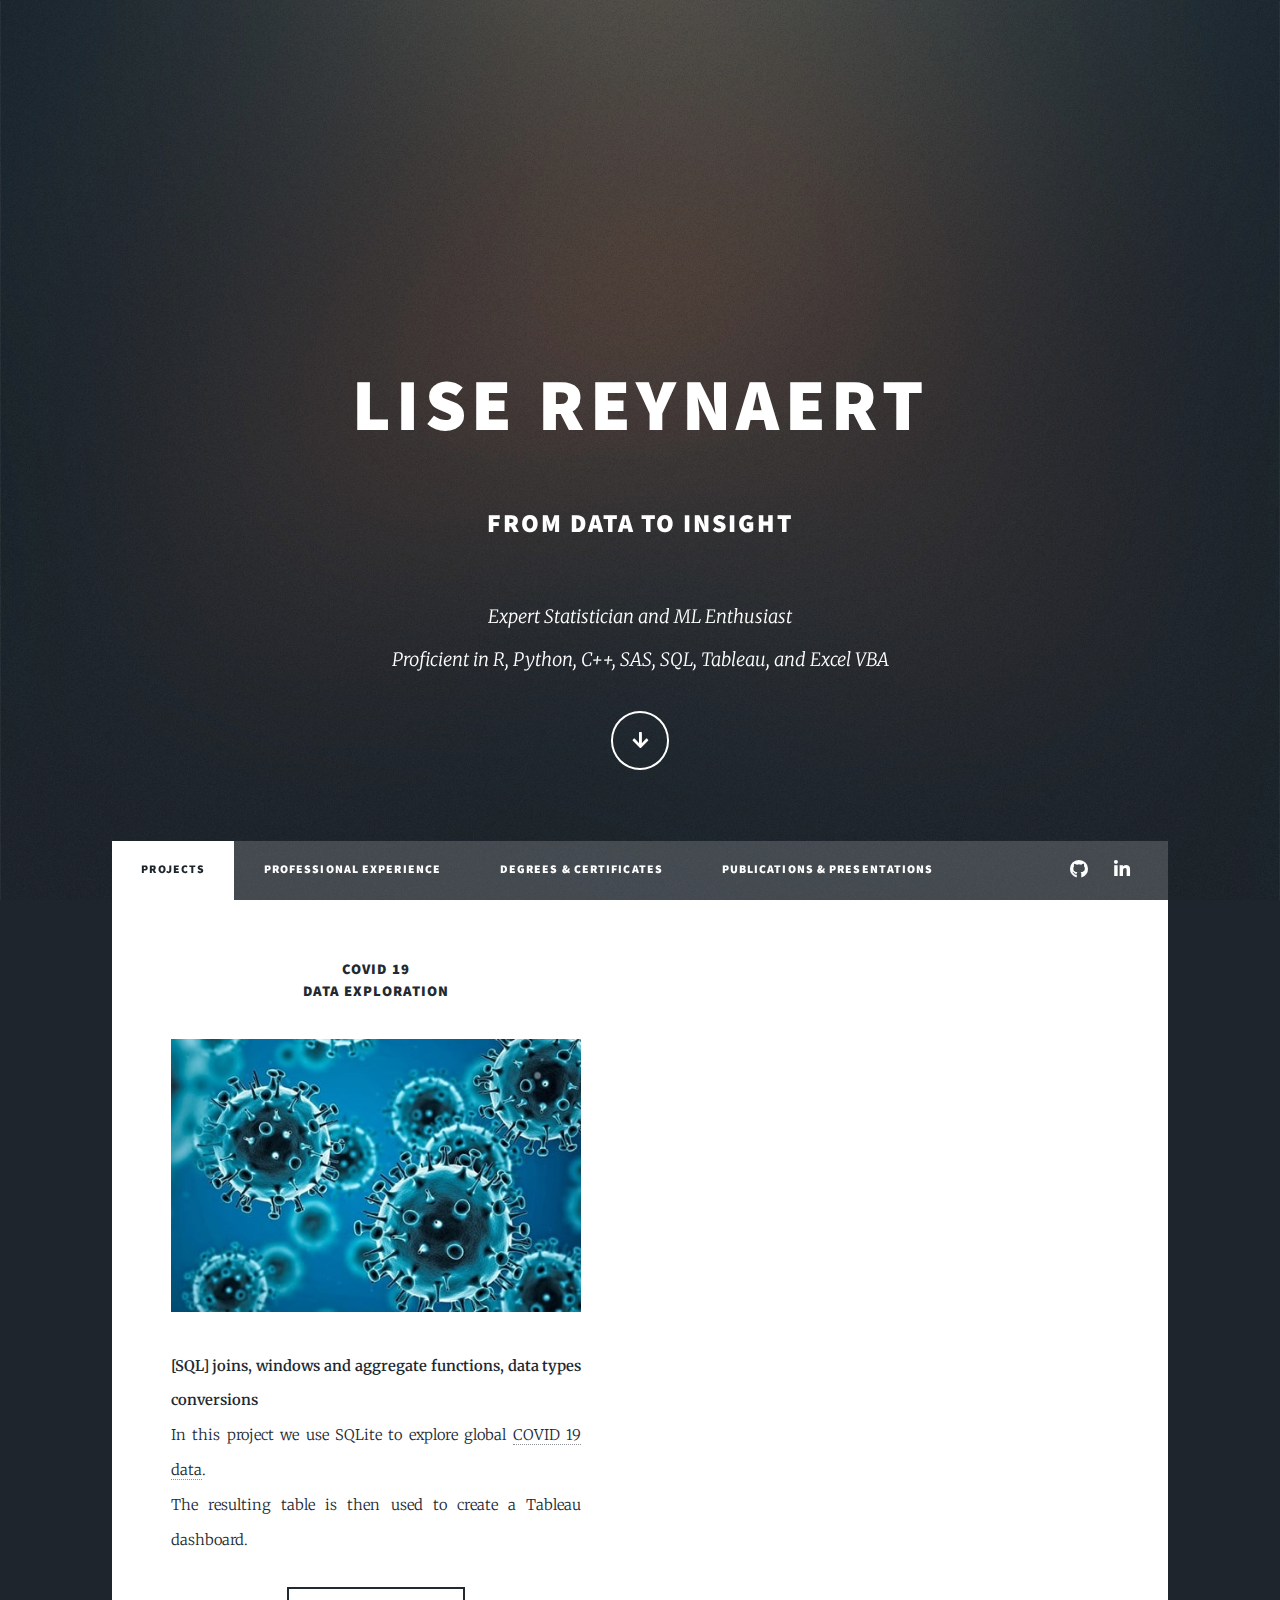
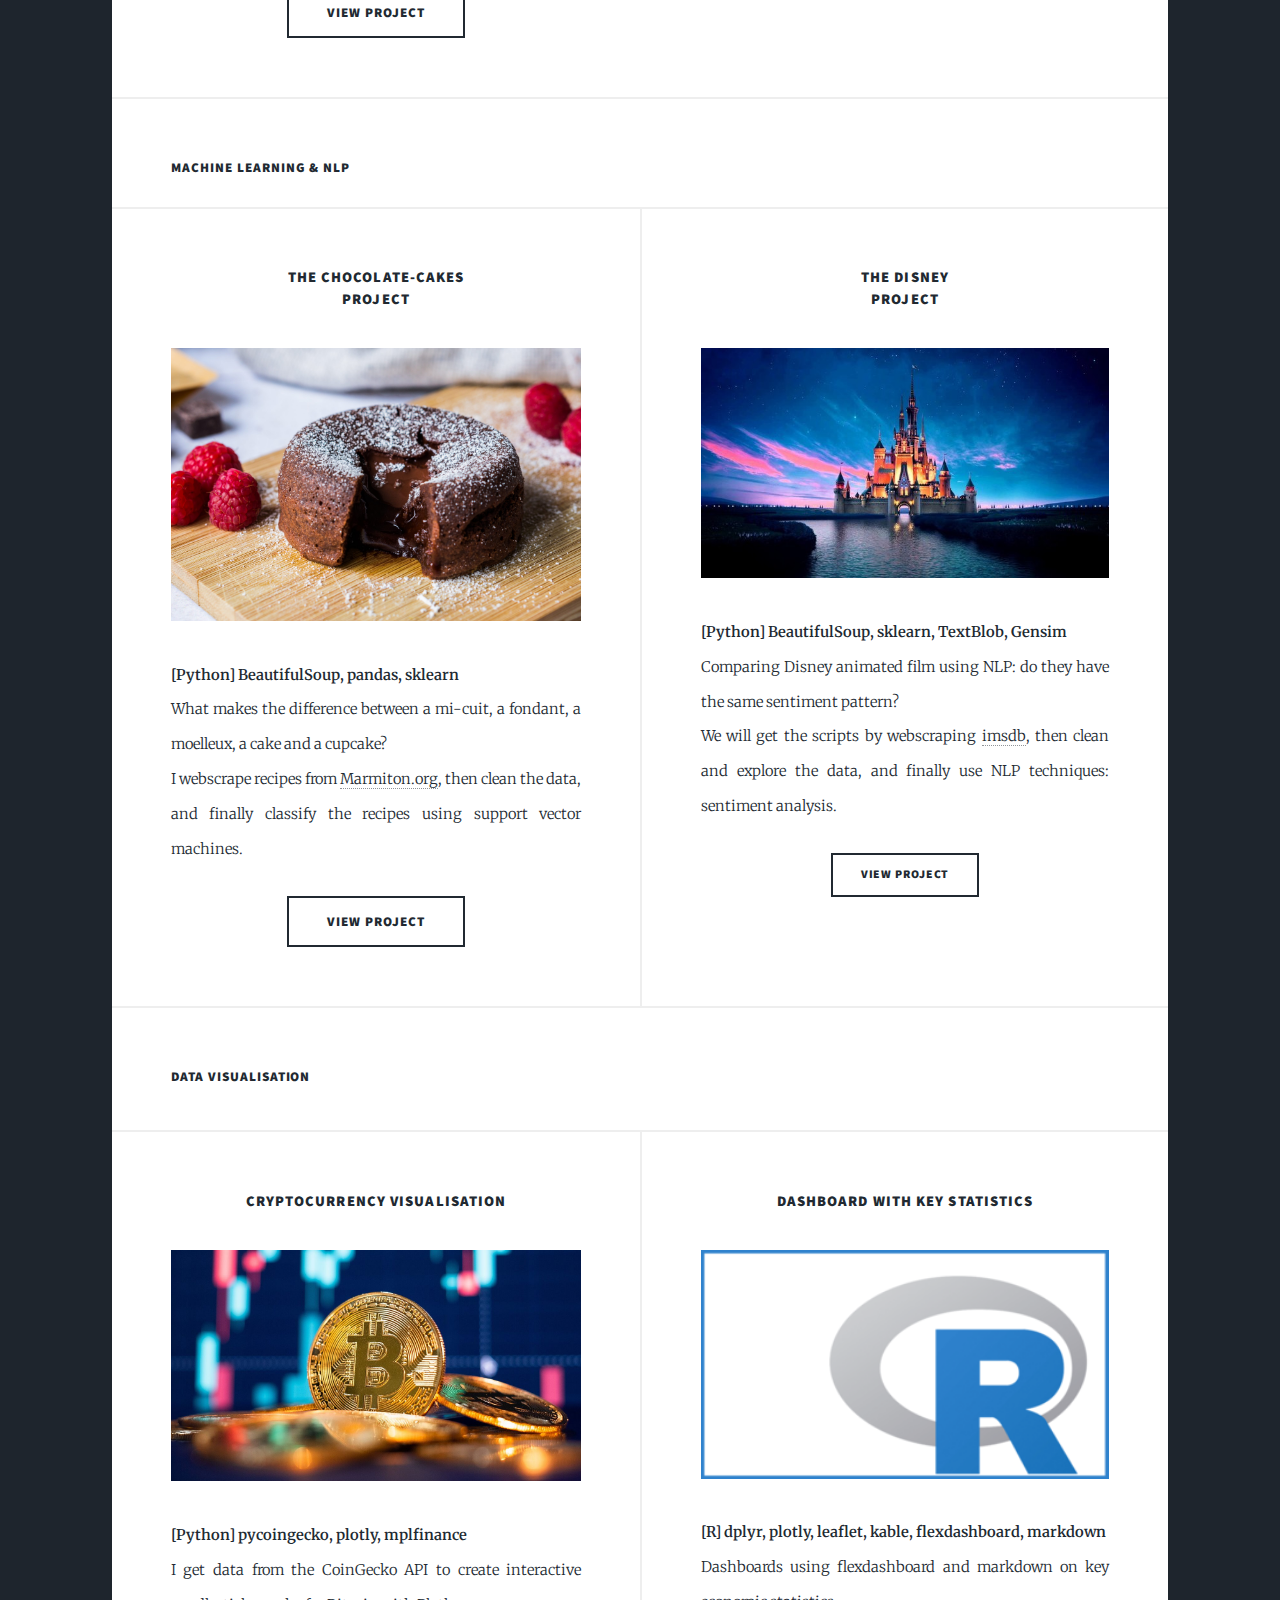
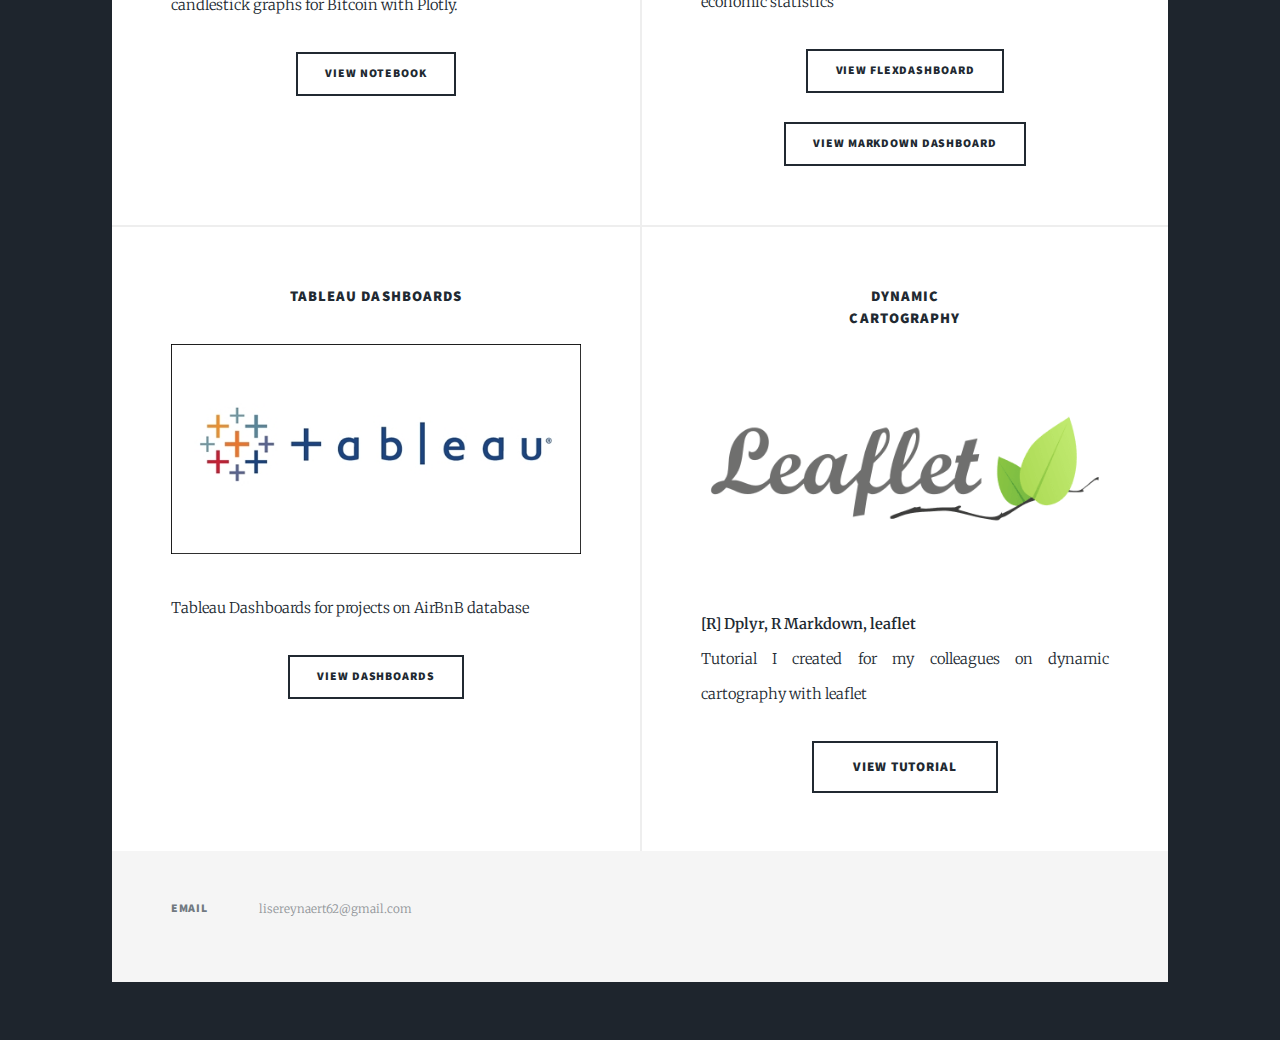
==== index.html @ d4ebfdd6 "Update index.html" ====
<!DOCTYPE HTML>
<!--
	Lise Reynaert 
	Portfolio
-->
<html>
	<head>
		<link rel="icon" type="image/png" href="images/icons8-ai-96.png" sizes="16x16"> 
		<title>Lise Reynaert</title>
		<meta charset="utf-8" />
		<meta name="viewport" content="width=device-width, initial-scale=1, user-scalable=no" />
		<link rel="stylesheet" href="assets/css/main.css" />
		<noscript><link rel="stylesheet" href="assets/css/noscript.css" /></noscript>
	</head>
	<body class="is-preload">

		<!-- Wrapper -->
			<div id="wrapper" class="fade-in">

				<!-- Intro -->
					<div id="intro">
						<h1>Lise Reynaert<br /></h1>
						<br />
						<h2>From Data to Insight</h2><br />
						<p>Expert Statistician and ML Enthusiast<br />
						Proficient in R, Python, C++, SAS, SQL, Tableau, and Excel VBA
						</p>
						<ul class="actions">
							<li><a href="#header" class="button icon solid solo fa-arrow-down scrolly">Continue</a></li>
						</ul>
					</div>

				<!-- Header -->
					<header id="header">
						<a href="index.html" class="logo">Lise Reynaert</a>
					</header>

				<!-- Nav -->
					<nav id="nav">
						<ul class="links">
							<li class="active"><a href="index.html">Projects</a></li>
							<li><a href="professional-experience.html">Professional experience </a></li>
							<li><a href="education.html">Degrees & certificates</a></li>
							<li><a href="publications.html">Publications & presentations</a></li>
						</ul>
						<ul class="icons">
							<li><a href="https://github.com/LiseReynaert" class="icon brands fa-github"><span class="label">GitHub</span></a></li>
							<li><a href="https://www.linkedin.com/in/lisereynaert" class="icon brands fa-linkedin-in"><span class="label">LinkedIn</span></a></li>
						</ul>
					</nav>

				<!-- Main -->
					<div id="main">

						<!-- Posts -->
							
								<section class="posts">
						
									<article>
									<header>
										<h4><a href="https://github.com/LiseReynaert/Covid-data-exploration-and-visualisation/blob/main/Data_exploration_covid.sql">Covid 19 <br /> data exploration </a></h4>
									</header>
									<a href="https://github.com/LiseReynaert/Covid-data-exploration-and-visualisation" class="image fit"><img src="images/coronavirus.jpg" alt="" /></a>
									<p><b> [SQL] joins, windows and aggregate functions, data types conversions</b><br />
										In this project we use SQLite to explore global <a href="https://ourworldindata.org/covid-deaths">COVID 19 data</a>. <br />
										The resulting table is then used to create a Tableau dashboard.
										</p>									
									<ul class="actions special">
										<li><a href="https://github.com/LiseReynaert/Covid-data-exploration-and-visualisation/blob/main/Data_exploration_covid.sql" class="button large">View project</a></li>
									</ul>
								</article>
							</section>
						
							<h5> Machine learning & NLP</h5>
							
							<section class="posts">
								
								
								<article>
									<header>
										<h4><a href="https://github.com/LiseReynaert/Chocolate-cakes-clustering">The chocolate-cakes <br /> project </a></h4>
									</header>
									<a href="https://github.com/LiseReynaert/Chocolate-cakes-clustering" class="image fit"><img src="images/gateau.jpg" alt="" /></a>
									<p><b> [Python] BeautifulSoup, pandas, sklearn </b><br />
										What makes the difference between a mi-cuit, a fondant, a moelleux, a cake and a cupcake?<br />
										I webscrape recipes from <a href="https://www.marmiton.org/">Marmiton.org</a>, then clean the data, and finally classify the recipes using support vector machines.
										</p>									
									<ul class="actions special">
										<li><a href="https://github.com/LiseReynaert/Chocolate-cakes-clustering" class="button large">View project</a></li>
									</ul>
								</article>


								<article>
									<header>
										<h4><a href="https://github.com/LiseReynaert/Python-Natural-Language-Processing">The Disney <br />
										Project</a></h4>
									</header>
									<a href="https://github.com/LiseReynaert/Python-Natural-Language-Processing" class="image fit"><img src="images/disney.jpg" alt="" /></a>
									<p><b>[Python] BeautifulSoup, sklearn, TextBlob, Gensim</b> <br />
									Comparing Disney animated film using NLP: do they have the same sentiment pattern?<br />
									We will get the scripts by webscraping <a href="https://imsdb.com/">imsdb</a>, then clean and explore the data, and finally use NLP techniques: sentiment analysis.
									</p>
									<ul class="actions special">
										<li><a href="https://github.com/LiseReynaert/Python-Natural-Language-Processing" class="button">View project</a></li>
									</ul>
								</article>
								
								</section>
						
								<section>
								<h5> Data visualisation</h5>
								</section>
						
								<section class="posts">
									<article>
									<header>
										<h4><a href="https://colab.research.google.com/drive/1D-7BWyXzwe3XN31ukJtCBIs1p-AsGlTs?usp=sharing">Cryptocurrency visualisation</a></h4>
									</header>
									<a href="https://colab.research.google.com/drive/1D-7BWyXzwe3XN31ukJtCBIs1p-AsGlTs?usp=sharing" class="image fit"><img src="images/bitcoin.jpg" alt="" /></a>
									<p><b>[Python] pycoingecko, plotly, mplfinance<br /></b>
									I get data from the CoinGecko API to create interactive candlestick graphs for Bitcoin with Plotly.
									</p>
									<ul class="actions special">
										<li><a href="https://colab.research.google.com/drive/1D-7BWyXzwe3XN31ukJtCBIs1p-AsGlTs?usp=sharing" class="button">View notebook</a></li>
									</ul>
								</article>

									
								<article>
									
									<header>

									<h4><a href="Flexdashboard_Chiffres-clés-départementaux_html.html">Dashboard with key statistics</a></h4>
									</header>
									<a href="Flexdashboard_Chiffres-clés-départementaux_html.html" class="image fit"><img src="images/R.png" alt="" /></a>									
									<p> <b>[R] dplyr, plotly, leaflet, kable, flexdashboard, markdown </b><br />
									 Dashboards using flexdashboard and markdown on key economic statistics </p>
									<ul class="actions special">
										<li><a href="Flexdashboard_Chiffres-clés-départementaux_html.html" class="button">View flexdashboard</a></li>
									</ul>
									<ul class="actions special">
										<li><a href="Tableau-de-bord-emploi - extract.html" class="button">View markdown dashboard</a></li>
									</ul>
								</article>

								<article>
									<header>

										<h4><a href="https://public.tableau.com/app/profile/lise1328">Tableau dashboards</a></h4>
									</header>
									<a href="https://public.tableau.com/app/profile/lise1328" class="image fit"><img src="images/tableau.jpg" alt="" /></a>
									<p>Tableau Dashboards for projects on AirBnB database </p>
									<ul class="actions special">
										<li><a href="https://public.tableau.com/app/profile/lise1328" class="button">View dashboards</a></li>
									</ul>
								</article>

									<article>
									<header>
										<h4><a href="Formation cartographie dynamique avec Leaflet">Dynamic <br /> cartography </a></h4>
									</header>
									<a href="Formation cartographie dynamique avec Leaflet" class="image fit"><img src="leaflet.png" alt="" /></a>
									<p><b> [R] Dplyr, R Markdown, leaflet </b><br /> 
										Tutorial I created for my colleagues on dynamic cartography with leaflet<br />
										</p>									
									<ul class="actions special">
										<li><a href="Formation cartographie dynamique avec Leaflet" class="button large">View tutorial</a></li>
									</ul>
								</article>

							</section>
						
						
						


					</div>

				<!-- Footer -->
					<footer id="footer">
						<section class="split contact">

							<section>
								<h3>Email</h3>
								<p>lisereynaert62@gmail.com</p>
							</section>
							<!-- <section>
								<h3>Social</h3>
								<ul class="icons alt">
									<li><a href="https://github.com/LiseReynaert" class="icon brands alt fa-github"><span class="label">GitHub</span></a></li>
								</ul>
							</section>-->
						</section>
					</footer>

					<div id="copyright">
						<!--<ul><li>&copy; Untitled</li><li>Design: <a href="https://html5up.net">HTML5 UP</a></li></ul>-->
					</div>
	

			</div>

		<!-- Scripts -->
			<script src="assets/js/jquery.min.js"></script>
			<script src="assets/js/jquery.scrollex.min.js"></script>
			<script src="assets/js/jquery.scrolly.min.js"></script>
			<script src="assets/js/browser.min.js"></script>
			<script src="assets/js/breakpoints.min.js"></script>
			<script src="assets/js/util.js"></script>
			<script src="assets/js/main.js"></script>

	</body>
</html>
---- assets/css/main.css ----
@import url(fontawesome-all.min.css);
@import url("https://fonts.googleapis.com/css?family=Merriweather:300,700,300italic,700italic|Source+Sans+Pro:900");

/*
	Massively by HTML5 UP
	html5up.net | @ajlkn
	Free for personal and commercial use under the CCA 3.0 license (html5up.net/license)
*/

html, body, div, span, applet, object,
iframe, h1, h2, h3, h4, h5, h6, p, blockquote,
pre, a, abbr, acronym, address, big, cite,
code, del, dfn, em, img, ins, kbd, q, s, samp,
small, strike, strong, sub, sup, tt, var, b,
u, i, center, dl, dt, dd, ol, ul, li, fieldset,
form, label, legend, table, caption, tbody,
tfoot, thead, tr, th, td, article, aside,
canvas, details, embed, figure, figcaption,
footer, header, hgroup, menu, nav, output, ruby,
section, summary, time, mark, audio, video {
	margin: 0;
	padding: 0;
	border: 0;
	font-size: 100%;
	font: inherit;
	vertical-align: baseline;}

article, aside, details, figcaption, figure,
footer, header, hgroup, menu, nav, section {
	display: block;}

body {
	line-height: 1;
}

ol, ul {
	list-style: none;
}

blockquote, q {
	quotes: none;
}

	blockquote:before, blockquote:after, q:before, q:after {
		content: '';
		content: none;
	}

table {
	border-collapse: collapse;
	border-spacing: 0;
}

body {
	-webkit-text-size-adjust: none;
}

mark {
	background-color: transparent;
	color: inherit;
}

input::-moz-focus-inner {
	border: 0;
	padding: 0;
}

input, select, textarea {
	-moz-appearance: none;
	-webkit-appearance: none;
	-ms-appearance: none;
	appearance: none;
}

/* Basic */

	@-ms-viewport {
		width: device-width;
	}

	body {
		-ms-overflow-style: scrollbar;
	}

	@media screen and (max-width: 480px) {

		html, body {
			min-width: 320px;
		}

	}

	html {
		box-sizing: border-box;
	}

	*, *:before, *:after {
		box-sizing: inherit;
	}

	body {
		background-color: #1e252d;
	}

		body.is-preload *, body.is-preload *:before, body.is-preload *:after {
			-moz-animation: none !important;
			-webkit-animation: none !important;
			-ms-animation: none !important;
			animation: none !important;
			-moz-transition: none !important;
			-webkit-transition: none !important;
			-ms-transition: none !important;
			transition: none !important;
		}

/* Type */

	html {
		font-size: 16pt;
	}

		@media screen and (max-width: 1680px) {

			html {
				font-size: 12pt;
			}

		}

		@media screen and (max-width: 1280px) {

			html {
				font-size: 11pt;
			}

		}

		@media screen and (max-width: 360px) {

			html {
				font-size: 10pt;
			}

		}

	body {
		color: #212931;
	}

	body, input, select, textarea {
		font-family: "Merriweather", Georgia, serif;
		font-weight: 300;
		font-size: 1rem;
		line-height: 2.375;
	}

	a {
		-moz-transition: color 0.2s ease-in-out, background-color 0.2s ease-in-out, border-color 0.2s ease-in-out, box-shadow 0.2s ease-in-out;
		-webkit-transition: color 0.2s ease-in-out, background-color 0.2s ease-in-out, border-color 0.2s ease-in-out, box-shadow 0.2s ease-in-out;
		-ms-transition: color 0.2s ease-in-out, background-color 0.2s ease-in-out, border-color 0.2s ease-in-out, box-shadow 0.2s ease-in-out;
		transition: color 0.2s ease-in-out, background-color 0.2s ease-in-out, border-color 0.2s ease-in-out, box-shadow 0.2s ease-in-out;
		border-bottom: dotted 1px;
		text-decoration: none;
	}

		a:hover {
			border-bottom-color: transparent;
		}

	strong, b {
		font-weight: 600;
	}

	em, i {
		font-style: italic;
	}

	p {
		text-align: justify;
		margin: 0 0 2rem 0;
	}

	h1, h2, h3, h4, h5, h6 {
		font-family: "Source Sans Pro", Helvetica, sans-serif;
		font-weight: 900;
		line-height: 1.5;
		letter-spacing: 0.075em;
		text-transform: uppercase;
		margin: 0 0 1rem 0;
	}

		h1 a, h2 a, h3 a, h4 a, h5 a, h6 a {
			border-bottom: 0;
			color: inherit;
			text-decoration: none;
		}

	h1 {
		font-size: 4rem;
		line-height: 1.1;
		margin: 0 0 2rem 0;
	}

	h2 {
		font-size: 1.75rem;
		line-height: 1.3;
		margin: 0 0 1.5rem 0;
	}

	h3 {
		font-size: 1.25rem;
		margin: 0 0 1.5rem 0;
	}

	h4 {
		font-size: 1rem;
	}

	h5 {
		font-size: 0.9rem;
	}

	h6 {
		font-size: 0.8rem;
	}

	sub {
		font-size: 0.8rem;
		position: relative;
		top: 0.5rem;
	}

	sup {
		font-size: 0.8rem;
		position: relative;
		top: -0.5rem;
	}

	blockquote {
		border-left: solid 4px;
		font-style: italic;
		margin: 0 0 2rem 0;
		padding: 0.5rem 0 0.5rem 2rem;
	}

	code {
		border: solid 2px;
		font-family: "Courier New", monospace;
		font-size: 0.9rem;
		margin: 0 0.25rem;
		padding: 0.25rem 0.65rem;
	}

	pre {
		-webkit-overflow-scrolling: touch;
		font-family: "Courier New", monospace;
		font-size: 0.9rem;
		margin: 0 0 2rem 0;
	}

		pre code {
			display: block;
			line-height: 1.75;
			padding: 1rem 1.5rem;
			overflow-x: auto;
		}

	hr {
		border: 0;
		border-bottom: solid 2px;
		margin: 3rem 0;
	}

		hr.major {
			margin: 5rem 0;
		}

	.align-left {
		text-align: left;
	}

	.align-center {
		text-align: center;
	}

	.align-right {
		text-align: right;
	}

	input, select, textarea {
		color: #212931;
	}

	a {
		color: #212931;
		border-bottom-color: rgba(33, 41, 49, 0.5);
	}

		a:hover {
			border-bottom-color: transparent;
			color: #18bfef !important;
		}

	strong, b {
		color: #212931;
	}

	h1, h2, h3, h4, h5, h6 {
		color: #212931;
	}

	blockquote {
		border-left-color: #eeeeee;
	}

	code {
		background: rgba(220, 220, 220, 0.25);
		border-color: #eeeeee;
	}

	hr {
		border-bottom-color: #eeeeee;
	}

/* Row */

	.row {
		display: flex;
		flex-wrap: wrap;
		box-sizing: border-box;
		align-items: stretch;
	}

		.row > * {
			box-sizing: border-box;
		}

		.row.gtr-uniform > * > :last-child {
			margin-bottom: 0;
		}

		.row.aln-left {
			justify-content: flex-start;
		}

		.row.aln-center {
			justify-content: center;
		}

		.row.aln-right {
			justify-content: flex-end;
		}

		.row.aln-top {
			align-items: flex-start;
		}

		.row.aln-middle {
			align-items: center;
		}

		.row.aln-bottom {
			align-items: flex-end;
		}

		.row > .imp {
			order: -1;
		}

		.row > .col-1 {
			width: 8.33333%;
		}

		.row > .off-1 {
			margin-left: 8.33333%;
		}

		.row > .col-2 {
			width: 16.66667%;
		}

		.row > .off-2 {
			margin-left: 16.66667%;
		}

		.row > .col-3 {
			width: 25%;
		}

		.row > .off-3 {
			margin-left: 25%;
		}

		.row > .col-4 {
			width: 33.33333%;
		}

		.row > .off-4 {
			margin-left: 33.33333%;
		}

		.row > .col-5 {
			width: 41.66667%;
		}

		.row > .off-5 {
			margin-left: 41.66667%;
		}

		.row > .col-6 {
			width: 50%;
		}

		.row > .off-6 {
			margin-left: 50%;
		}

		.row > .col-7 {
			width: 58.33333%;
		}

		.row > .off-7 {
			margin-left: 58.33333%;
		}

		.row > .col-8 {
			width: 66.66667%;
		}

		.row > .off-8 {
			margin-left: 66.66667%;
		}

		.row > .col-9 {
			width: 75%;
		}

		.row > .off-9 {
			margin-left: 75%;
		}

		.row > .col-10 {
			width: 83.33333%;
		}

		.row > .off-10 {
			margin-left: 83.33333%;
		}

		.row > .col-11 {
			width: 91.66667%;
		}

		.row > .off-11 {
			margin-left: 91.66667%;
		}

		.row > .col-12 {
			width: 100%;
		}

		.row > .off-12 {
			margin-left: 100%;
		}

		.row.gtr-0 {
			margin-top: 0;
			margin-left: 0rem;
		}

			.row.gtr-0 > * {
				padding: 0 0 0 0rem;
			}

			.row.gtr-0.gtr-uniform {
				margin-top: 0rem;
			}

				.row.gtr-0.gtr-uniform > * {
					padding-top: 0rem;
				}

		.row.gtr-25 {
			margin-top: 0;
			margin-left: -0.375rem;
		}

			.row.gtr-25 > * {
				padding: 0 0 0 0.375rem;
			}

			.row.gtr-25.gtr-uniform {
				margin-top: -0.375rem;
			}

				.row.gtr-25.gtr-uniform > * {
					padding-top: 0.375rem;
				}

		.row.gtr-50 {
			margin-top: 0;
			margin-left: -0.75rem;
		}

			.row.gtr-50 > * {
				padding: 0 0 0 0.75rem;
			}

			.row.gtr-50.gtr-uniform {
				margin-top: -0.75rem;
			}

				.row.gtr-50.gtr-uniform > * {
					padding-top: 0.75rem;
				}

		.row {
			margin-top: 0;
			margin-left: -1.5rem;
		}

			.row > * {
				padding: 0 0 0 1.5rem;
			}

			.row.gtr-uniform {
				margin-top: -1.5rem;
			}

				.row.gtr-uniform > * {
					padding-top: 1.5rem;
				}

		.row.gtr-150 {
			margin-top: 0;
			margin-left: -2.25rem;
		}

			.row.gtr-150 > * {
				padding: 0 0 0 2.25rem;
			}

			.row.gtr-150.gtr-uniform {
				margin-top: -2.25rem;
			}

				.row.gtr-150.gtr-uniform > * {
					padding-top: 2.25rem;
				}

		.row.gtr-200 {
			margin-top: 0;
			margin-left: -3rem;
		}

			.row.gtr-200 > * {
				padding: 0 0 0 3rem;
			}

			.row.gtr-200.gtr-uniform {
				margin-top: -3rem;
			}

				.row.gtr-200.gtr-uniform > * {
					padding-top: 3rem;
				}

		@media screen and (max-width: 1680px) {

			.row {
				display: flex;
				flex-wrap: wrap;
				box-sizing: border-box;
				align-items: stretch;
			}

				.row > * {
					box-sizing: border-box;
				}

				.row.gtr-uniform > * > :last-child {
					margin-bottom: 0;
				}

				.row.aln-left {
					justify-content: flex-start;
				}

				.row.aln-center {
					justify-content: center;
				}

				.row.aln-right {
					justify-content: flex-end;
				}

				.row.aln-top {
					align-items: flex-start;
				}

				.row.aln-middle {
					align-items: center;
				}

				.row.aln-bottom {
					align-items: flex-end;
				}

				.row > .imp-xlarge {
					order: -1;
				}

				.row > .col-1-xlarge {
					width: 8.33333%;
				}

				.row > .off-1-xlarge {
					margin-left: 8.33333%;
				}

				.row > .col-2-xlarge {
					width: 16.66667%;
				}

				.row > .off-2-xlarge {
					margin-left: 16.66667%;
				}

				.row > .col-3-xlarge {
					width: 25%;
				}

				.row > .off-3-xlarge {
					margin-left: 25%;
				}

				.row > .col-4-xlarge {
					width: 33.33333%;
				}

				.row > .off-4-xlarge {
					margin-left: 33.33333%;
				}

				.row > .col-5-xlarge {
					width: 41.66667%;
				}

				.row > .off-5-xlarge {
					margin-left: 41.66667%;
				}

				.row > .col-6-xlarge {
					width: 50%;
				}

				.row > .off-6-xlarge {
					margin-left: 50%;
				}

				.row > .col-7-xlarge {
					width: 58.33333%;
				}

				.row > .off-7-xlarge {
					margin-left: 58.33333%;
				}

				.row > .col-8-xlarge {
					width: 66.66667%;
				}

				.row > .off-8-xlarge {
					margin-left: 66.66667%;
				}

				.row > .col-9-xlarge {
					width: 75%;
				}

				.row > .off-9-xlarge {
					margin-left: 75%;
				}

				.row > .col-10-xlarge {
					width: 83.33333%;
				}

				.row > .off-10-xlarge {
					margin-left: 83.33333%;
				}

				.row > .col-11-xlarge {
					width: 91.66667%;
				}

				.row > .off-11-xlarge {
					margin-left: 91.66667%;
				}

				.row > .col-12-xlarge {
					width: 100%;
				}

				.row > .off-12-xlarge {
					margin-left: 100%;
				}

				.row.gtr-0 {
					margin-top: 0;
					margin-left: 0rem;
				}

					.row.gtr-0 > * {
						padding: 0 0 0 0rem;
					}

					.row.gtr-0.gtr-uniform {
						margin-top: 0rem;
					}

						.row.gtr-0.gtr-uniform > * {
							padding-top: 0rem;
						}

				.row.gtr-25 {
					margin-top: 0;
					margin-left: -0.375rem;
				}

					.row.gtr-25 > * {
						padding: 0 0 0 0.375rem;
					}

					.row.gtr-25.gtr-uniform {
						margin-top: -0.375rem;
					}

						.row.gtr-25.gtr-uniform > * {
							padding-top: 0.375rem;
						}

				.row.gtr-50 {
					margin-top: 0;
					margin-left: -0.75rem;
				}

					.row.gtr-50 > * {
						padding: 0 0 0 0.75rem;
					}

					.row.gtr-50.gtr-uniform {
						margin-top: -0.75rem;
					}

						.row.gtr-50.gtr-uniform > * {
							padding-top: 0.75rem;
						}

				.row {
					margin-top: 0;
					margin-left: -1.5rem;
				}

					.row > * {
						padding: 0 0 0 1.5rem;
					}

					.row.gtr-uniform {
						margin-top: -1.5rem;
					}

						.row.gtr-uniform > * {
							padding-top: 1.5rem;
						}

				.row.gtr-150 {
					margin-top: 0;
					margin-left: -2.25rem;
				}

					.row.gtr-150 > * {
						padding: 0 0 0 2.25rem;
					}

					.row.gtr-150.gtr-uniform {
						margin-top: -2.25rem;
					}

						.row.gtr-150.gtr-uniform > * {
							padding-top: 2.25rem;
						}

				.row.gtr-200 {
					margin-top: 0;
					margin-left: -3rem;
				}

					.row.gtr-200 > * {
						padding: 0 0 0 3rem;
					}

					.row.gtr-200.gtr-uniform {
						margin-top: -3rem;
					}

						.row.gtr-200.gtr-uniform > * {
							padding-top: 3rem;
						}

		}

		@media screen and (max-width: 1280px) {

			.row {
				display: flex;
				flex-wrap: wrap;
				box-sizing: border-box;
				align-items: stretch;
			}

				.row > * {
					box-sizing: border-box;
				}

				.row.gtr-uniform > * > :last-child {
					margin-bottom: 0;
				}

				.row.aln-left {
					justify-content: flex-start;
				}

				.row.aln-center {
					justify-content: center;
				}

				.row.aln-right {
					justify-content: flex-end;
				}

				.row.aln-top {
					align-items: flex-start;
				}

				.row.aln-middle {
					align-items: center;
				}

				.row.aln-bottom {
					align-items: flex-end;
				}

				.row > .imp-large {
					order: -1;
				}

				.row > .col-1-large {
					width: 8.33333%;
				}

				.row > .off-1-large {
					margin-left: 8.33333%;
				}

				.row > .col-2-large {
					width: 16.66667%;
				}

				.row > .off-2-large {
					margin-left: 16.66667%;
				}

				.row > .col-3-large {
					width: 25%;
				}

				.row > .off-3-large {
					margin-left: 25%;
				}

				.row > .col-4-large {
					width: 33.33333%;
				}

				.row > .off-4-large {
					margin-left: 33.33333%;
				}

				.row > .col-5-large {
					width: 41.66667%;
				}

				.row > .off-5-large {
					margin-left: 41.66667%;
				}

				.row > .col-6-large {
					width: 50%;
				}

				.row > .off-6-large {
					margin-left: 50%;
				}

				.row > .col-7-large {
					width: 58.33333%;
				}

				.row > .off-7-large {
					margin-left: 58.33333%;
				}

				.row > .col-8-large {
					width: 66.66667%;
				}

				.row > .off-8-large {
					margin-left: 66.66667%;
				}

				.row > .col-9-large {
					width: 75%;
				}

				.row > .off-9-large {
					margin-left: 75%;
				}

				.row > .col-10-large {
					width: 83.33333%;
				}

				.row > .off-10-large {
					margin-left: 83.33333%;
				}

				.row > .col-11-large {
					width: 91.66667%;
				}

				.row > .off-11-large {
					margin-left: 91.66667%;
				}

				.row > .col-12-large {
					width: 100%;
				}

				.row > .off-12-large {
					margin-left: 100%;
				}

				.row.gtr-0 {
					margin-top: 0;
					margin-left: 0rem;
				}

					.row.gtr-0 > * {
						padding: 0 0 0 0rem;
					}

					.row.gtr-0.gtr-uniform {
						margin-top: 0rem;
					}

						.row.gtr-0.gtr-uniform > * {
							padding-top: 0rem;
						}

				.row.gtr-25 {
					margin-top: 0;
					margin-left: -0.375rem;
				}

					.row.gtr-25 > * {
						padding: 0 0 0 0.375rem;
					}

					.row.gtr-25.gtr-uniform {
						margin-top: -0.375rem;
					}

						.row.gtr-25.gtr-uniform > * {
							padding-top: 0.375rem;
						}

				.row.gtr-50 {
					margin-top: 0;
					margin-left: -0.75rem;
				}

					.row.gtr-50 > * {
						padding: 0 0 0 0.75rem;
					}

					.row.gtr-50.gtr-uniform {
						margin-top: -0.75rem;
					}

						.row.gtr-50.gtr-uniform > * {
							padding-top: 0.75rem;
						}

				.row {
					margin-top: 0;
					margin-left: -1.5rem;
				}

					.row > * {
						padding: 0 0 0 1.5rem;
					}

					.row.gtr-uniform {
						margin-top: -1.5rem;
					}

						.row.gtr-uniform > * {
							padding-top: 1.5rem;
						}

				.row.gtr-150 {
					margin-top: 0;
					margin-left: -2.25rem;
				}

					.row.gtr-150 > * {
						padding: 0 0 0 2.25rem;
					}

					.row.gtr-150.gtr-uniform {
						margin-top: -2.25rem;
					}

						.row.gtr-150.gtr-uniform > * {
							padding-top: 2.25rem;
						}

				.row.gtr-200 {
					margin-top: 0;
					margin-left: -3rem;
				}

					.row.gtr-200 > * {
						padding: 0 0 0 3rem;
					}

					.row.gtr-200.gtr-uniform {
						margin-top: -3rem;
					}

						.row.gtr-200.gtr-uniform > * {
							padding-top: 3rem;
						}

		}

		@media screen and (max-width: 980px) {

			.row {
				display: flex;
				flex-wrap: wrap;
				box-sizing: border-box;
				align-items: stretch;
			}

				.row > * {
					box-sizing: border-box;
				}

				.row.gtr-uniform > * > :last-child {
					margin-bottom: 0;
				}

				.row.aln-left {
					justify-content: flex-start;
				}

				.row.aln-center {
					justify-content: center;
				}

				.row.aln-right {
					justify-content: flex-end;
				}

				.row.aln-top {
					align-items: flex-start;
				}

				.row.aln-middle {
					align-items: center;
				}

				.row.aln-bottom {
					align-items: flex-end;
				}

				.row > .imp-medium {
					order: -1;
				}

				.row > .col-1-medium {
					width: 8.33333%;
				}

				.row > .off-1-medium {
					margin-left: 8.33333%;
				}

				.row > .col-2-medium {
					width: 16.66667%;
				}

				.row > .off-2-medium {
					margin-left: 16.66667%;
				}

				.row > .col-3-medium {
					width: 25%;
				}

				.row > .off-3-medium {
					margin-left: 25%;
				}

				.row > .col-4-medium {
					width: 33.33333%;
				}

				.row > .off-4-medium {
					margin-left: 33.33333%;
				}

				.row > .col-5-medium {
					width: 41.66667%;
				}

				.row > .off-5-medium {
					margin-left: 41.66667%;
				}

				.row > .col-6-medium {
					width: 50%;
				}

				.row > .off-6-medium {
					margin-left: 50%;
				}

				.row > .col-7-medium {
					width: 58.33333%;
				}

				.row > .off-7-medium {
					margin-left: 58.33333%;
				}

				.row > .col-8-medium {
					width: 66.66667%;
				}

				.row > .off-8-medium {
					margin-left: 66.66667%;
				}

				.row > .col-9-medium {
					width: 75%;
				}

				.row > .off-9-medium {
					margin-left: 75%;
				}

				.row > .col-10-medium {
					width: 83.33333%;
				}

				.row > .off-10-medium {
					margin-left: 83.33333%;
				}

				.row > .col-11-medium {
					width: 91.66667%;
				}

				.row > .off-11-medium {
					margin-left: 91.66667%;
				}

				.row > .col-12-medium {
					width: 100%;
				}

				.row > .off-12-medium {
					margin-left: 100%;
				}

				.row.gtr-0 {
					margin-top: 0;
					margin-left: 0rem;
				}

					.row.gtr-0 > * {
						padding: 0 0 0 0rem;
					}

					.row.gtr-0.gtr-uniform {
						margin-top: 0rem;
					}

						.row.gtr-0.gtr-uniform > * {
							padding-top: 0rem;
						}

				.row.gtr-25 {
					margin-top: 0;
					margin-left: -0.375rem;
				}

					.row.gtr-25 > * {
						padding: 0 0 0 0.375rem;
					}

					.row.gtr-25.gtr-uniform {
						margin-top: -0.375rem;
					}

						.row.gtr-25.gtr-uniform > * {
							padding-top: 0.375rem;
						}

				.row.gtr-50 {
					margin-top: 0;
					margin-left: -0.75rem;
				}

					.row.gtr-50 > * {
						padding: 0 0 0 0.75rem;
					}

					.row.gtr-50.gtr-uniform {
						margin-top: -0.75rem;
					}

						.row.gtr-50.gtr-uniform > * {
							padding-top: 0.75rem;
						}

				.row {
					margin-top: 0;
					margin-left: -1.5rem;
				}

					.row > * {
						padding: 0 0 0 1.5rem;
					}

					.row.gtr-uniform {
						margin-top: -1.5rem;
					}

						.row.gtr-uniform > * {
							padding-top: 1.5rem;
						}

				.row.gtr-150 {
					margin-top: 0;
					margin-left: -2.25rem;
				}

					.row.gtr-150 > * {
						padding: 0 0 0 2.25rem;
					}

					.row.gtr-150.gtr-uniform {
						margin-top: -2.25rem;
					}

						.row.gtr-150.gtr-uniform > * {
							padding-top: 2.25rem;
						}

				.row.gtr-200 {
					margin-top: 0;
					margin-left: -3rem;
				}

					.row.gtr-200 > * {
						padding: 0 0 0 3rem;
					}

					.row.gtr-200.gtr-uniform {
						margin-top: -3rem;
					}

						.row.gtr-200.gtr-uniform > * {
							padding-top: 3rem;
						}

		}

		@media screen and (max-width: 736px) {

			.row {
				display: flex;
				flex-wrap: wrap;
				box-sizing: border-box;
				align-items: stretch;
			}

				.row > * {
					box-sizing: border-box;
				}

				.row.gtr-uniform > * > :last-child {
					margin-bottom: 0;
				}

				.row.aln-left {
					justify-content: flex-start;
				}

				.row.aln-center {
					justify-content: center;
				}

				.row.aln-right {
					justify-content: flex-end;
				}

				.row.aln-top {
					align-items: flex-start;
				}

				.row.aln-middle {
					align-items: center;
				}

				.row.aln-bottom {
					align-items: flex-end;
				}

				.row > .imp-small {
					order: -1;
				}

				.row > .col-1-small {
					width: 8.33333%;
				}

				.row > .off-1-small {
					margin-left: 8.33333%;
				}

				.row > .col-2-small {
					width: 16.66667%;
				}

				.row > .off-2-small {
					margin-left: 16.66667%;
				}

				.row > .col-3-small {
					width: 25%;
				}

				.row > .off-3-small {
					margin-left: 25%;
				}

				.row > .col-4-small {
					width: 33.33333%;
				}

				.row > .off-4-small {
					margin-left: 33.33333%;
				}

				.row > .col-5-small {
					width: 41.66667%;
				}

				.row > .off-5-small {
					margin-left: 41.66667%;
				}

				.row > .col-6-small {
					width: 50%;
				}

				.row > .off-6-small {
					margin-left: 50%;
				}

				.row > .col-7-small {
					width: 58.33333%;
				}

				.row > .off-7-small {
					margin-left: 58.33333%;
				}

				.row > .col-8-small {
					width: 66.66667%;
				}

				.row > .off-8-small {
					margin-left: 66.66667%;
				}

				.row > .col-9-small {
					width: 75%;
				}

				.row > .off-9-small {
					margin-left: 75%;
				}

				.row > .col-10-small {
					width: 83.33333%;
				}

				.row > .off-10-small {
					margin-left: 83.33333%;
				}

				.row > .col-11-small {
					width: 91.66667%;
				}

				.row > .off-11-small {
					margin-left: 91.66667%;
				}

				.row > .col-12-small {
					width: 100%;
				}

				.row > .off-12-small {
					margin-left: 100%;
				}

				.row.gtr-0 {
					margin-top: 0;
					margin-left: 0rem;
				}

					.row.gtr-0 > * {
						padding: 0 0 0 0rem;
					}

					.row.gtr-0.gtr-uniform {
						margin-top: 0rem;
					}

						.row.gtr-0.gtr-uniform > * {
							padding-top: 0rem;
						}

				.row.gtr-25 {
					margin-top: 0;
					margin-left: -0.375rem;
				}

					.row.gtr-25 > * {
						padding: 0 0 0 0.375rem;
					}

					.row.gtr-25.gtr-uniform {
						margin-top: -0.375rem;
					}

						.row.gtr-25.gtr-uniform > * {
							padding-top: 0.375rem;
						}

				.row.gtr-50 {
					margin-top: 0;
					margin-left: -0.75rem;
				}

					.row.gtr-50 > * {
						padding: 0 0 0 0.75rem;
					}

					.row.gtr-50.gtr-uniform {
						margin-top: -0.75rem;
					}

						.row.gtr-50.gtr-uniform > * {
							padding-top: 0.75rem;
						}

				.row {
					margin-top: 0;
					margin-left: -1.5rem;
				}

					.row > * {
						padding: 0 0 0 1.5rem;
					}

					.row.gtr-uniform {
						margin-top: -1.5rem;
					}

						.row.gtr-uniform > * {
							padding-top: 1.5rem;
						}

				.row.gtr-150 {
					margin-top: 0;
					margin-left: -2.25rem;
				}

					.row.gtr-150 > * {
						padding: 0 0 0 2.25rem;
					}

					.row.gtr-150.gtr-uniform {
						margin-top: -2.25rem;
					}

						.row.gtr-150.gtr-uniform > * {
							padding-top: 2.25rem;
						}

				.row.gtr-200 {
					margin-top: 0;
					margin-left: -3rem;
				}

					.row.gtr-200 > * {
						padding: 0 0 0 3rem;
					}

					.row.gtr-200.gtr-uniform {
						margin-top: -3rem;
					}

						.row.gtr-200.gtr-uniform > * {
							padding-top: 3rem;
						}

		}

		@media screen and (max-width: 480px) {

			.row {
				display: flex;
				flex-wrap: wrap;
				box-sizing: border-box;
				align-items: stretch;
			}

				.row > * {
					box-sizing: border-box;
				}

				.row.gtr-uniform > * > :last-child {
					margin-bottom: 0;
				}

				.row.aln-left {
					justify-content: flex-start;
				}

				.row.aln-center {
					justify-content: center;
				}

				.row.aln-right {
					justify-content: flex-end;
				}

				.row.aln-top {
					align-items: flex-start;
				}

				.row.aln-middle {
					align-items: center;
				}

				.row.aln-bottom {
					align-items: flex-end;
				}

				.row > .imp-xsmall {
					order: -1;
				}

				.row > .col-1-xsmall {
					width: 8.33333%;
				}

				.row > .off-1-xsmall {
					margin-left: 8.33333%;
				}

				.row > .col-2-xsmall {
					width: 16.66667%;
				}

				.row > .off-2-xsmall {
					margin-left: 16.66667%;
				}

				.row > .col-3-xsmall {
					width: 25%;
				}

				.row > .off-3-xsmall {
					margin-left: 25%;
				}

				.row > .col-4-xsmall {
					width: 33.33333%;
				}

				.row > .off-4-xsmall {
					margin-left: 33.33333%;
				}

				.row > .col-5-xsmall {
					width: 41.66667%;
				}

				.row > .off-5-xsmall {
					margin-left: 41.66667%;
				}

				.row > .col-6-xsmall {
					width: 50%;
				}

				.row > .off-6-xsmall {
					margin-left: 50%;
				}

				.row > .col-7-xsmall {
					width: 58.33333%;
				}

				.row > .off-7-xsmall {
					margin-left: 58.33333%;
				}

				.row > .col-8-xsmall {
					width: 66.66667%;
				}

				.row > .off-8-xsmall {
					margin-left: 66.66667%;
				}

				.row > .col-9-xsmall {
					width: 75%;
				}

				.row > .off-9-xsmall {
					margin-left: 75%;
				}

				.row > .col-10-xsmall {
					width: 83.33333%;
				}

				.row > .off-10-xsmall {
					margin-left: 83.33333%;
				}

				.row > .col-11-xsmall {
					width: 91.66667%;
				}

				.row > .off-11-xsmall {
					margin-left: 91.66667%;
				}

				.row > .col-12-xsmall {
					width: 100%;
				}

				.row > .off-12-xsmall {
					margin-left: 100%;
				}

				.row.gtr-0 {
					margin-top: 0;
					margin-left: 0rem;
				}

					.row.gtr-0 > * {
						padding: 0 0 0 0rem;
					}

					.row.gtr-0.gtr-uniform {
						margin-top: 0rem;
					}

						.row.gtr-0.gtr-uniform > * {
							padding-top: 0rem;
						}

				.row.gtr-25 {
					margin-top: 0;
					margin-left: -0.375rem;
				}

					.row.gtr-25 > * {
						padding: 0 0 0 0.375rem;
					}

					.row.gtr-25.gtr-uniform {
						margin-top: -0.375rem;
					}

						.row.gtr-25.gtr-uniform > * {
							padding-top: 0.375rem;
						}

				.row.gtr-50 {
					margin-top: 0;
					margin-left: -0.75rem;
				}

					.row.gtr-50 > * {
						padding: 0 0 0 0.75rem;
					}

					.row.gtr-50.gtr-uniform {
						margin-top: -0.75rem;
					}

						.row.gtr-50.gtr-uniform > * {
							padding-top: 0.75rem;
						}

				.row {
					margin-top: 0;
					margin-left: -1.5rem;
				}

					.row > * {
						padding: 0 0 0 1.5rem;
					}

					.row.gtr-uniform {
						margin-top: -1.5rem;
					}

						.row.gtr-uniform > * {
							padding-top: 1.5rem;
						}

				.row.gtr-150 {
					margin-top: 0;
					margin-left: -2.25rem;
				}

					.row.gtr-150 > * {
						padding: 0 0 0 2.25rem;
					}

					.row.gtr-150.gtr-uniform {
						margin-top: -2.25rem;
					}

						.row.gtr-150.gtr-uniform > * {
							padding-top: 2.25rem;
						}

				.row.gtr-200 {
					margin-top: 0;
					margin-left: -3rem;
				}

					.row.gtr-200 > * {
						padding: 0 0 0 3rem;
					}

					.row.gtr-200.gtr-uniform {
						margin-top: -3rem;
					}

						.row.gtr-200.gtr-uniform > * {
							padding-top: 3rem;
						}

		}

		@media screen and (max-width: 360px) {

			.row {
				display: flex;
				flex-wrap: wrap;
				box-sizing: border-box;
				align-items: stretch;
			}

				.row > * {
					box-sizing: border-box;
				}

				.row.gtr-uniform > * > :last-child {
					margin-bottom: 0;
				}

				.row.aln-left {
					justify-content: flex-start;
				}

				.row.aln-center {
					justify-content: center;
				}

				.row.aln-right {
					justify-content: flex-end;
				}

				.row.aln-top {
					align-items: flex-start;
				}

				.row.aln-middle {
					align-items: center;
				}

				.row.aln-bottom {
					align-items: flex-end;
				}

				.row > .imp-xxsmall {
					order: -1;
				}

				.row > .col-1-xxsmall {
					width: 8.33333%;
				}

				.row > .off-1-xxsmall {
					margin-left: 8.33333%;
				}

				.row > .col-2-xxsmall {
					width: 16.66667%;
				}

				.row > .off-2-xxsmall {
					margin-left: 16.66667%;
				}

				.row > .col-3-xxsmall {
					width: 25%;
				}

				.row > .off-3-xxsmall {
					margin-left: 25%;
				}

				.row > .col-4-xxsmall {
					width: 33.33333%;
				}

				.row > .off-4-xxsmall {
					margin-left: 33.33333%;
				}

				.row > .col-5-xxsmall {
					width: 41.66667%;
				}

				.row > .off-5-xxsmall {
					margin-left: 41.66667%;
				}

				.row > .col-6-xxsmall {
					width: 50%;
				}

				.row > .off-6-xxsmall {
					margin-left: 50%;
				}

				.row > .col-7-xxsmall {
					width: 58.33333%;
				}

				.row > .off-7-xxsmall {
					margin-left: 58.33333%;
				}

				.row > .col-8-xxsmall {
					width: 66.66667%;
				}

				.row > .off-8-xxsmall {
					margin-left: 66.66667%;
				}

				.row > .col-9-xxsmall {
					width: 75%;
				}

				.row > .off-9-xxsmall {
					margin-left: 75%;
				}

				.row > .col-10-xxsmall {
					width: 83.33333%;
				}

				.row > .off-10-xxsmall {
					margin-left: 83.33333%;
				}

				.row > .col-11-xxsmall {
					width: 91.66667%;
				}

				.row > .off-11-xxsmall {
					margin-left: 91.66667%;
				}

				.row > .col-12-xxsmall {
					width: 100%;
				}

				.row > .off-12-xxsmall {
					margin-left: 100%;
				}

				.row.gtr-0 {
					margin-top: 0;
					margin-left: 0rem;
				}

					.row.gtr-0 > * {
						padding: 0 0 0 0rem;
					}

					.row.gtr-0.gtr-uniform {
						margin-top: 0rem;
					}

						.row.gtr-0.gtr-uniform > * {
							padding-top: 0rem;
						}

				.row.gtr-25 {
					margin-top: 0;
					margin-left: -0.375rem;
				}

					.row.gtr-25 > * {
						padding: 0 0 0 0.375rem;
					}

					.row.gtr-25.gtr-uniform {
						margin-top: -0.375rem;
					}

						.row.gtr-25.gtr-uniform > * {
							padding-top: 0.375rem;
						}

				.row.gtr-50 {
					margin-top: 0;
					margin-left: -0.75rem;
				}

					.row.gtr-50 > * {
						padding: 0 0 0 0.75rem;
					}

					.row.gtr-50.gtr-uniform {
						margin-top: -0.75rem;
					}

						.row.gtr-50.gtr-uniform > * {
							padding-top: 0.75rem;
						}

				.row {
					margin-top: 0;
					margin-left: -1.5rem;
				}

					.row > * {
						padding: 0 0 0 1.5rem;
					}

					.row.gtr-uniform {
						margin-top: -1.5rem;
					}

						.row.gtr-uniform > * {
							padding-top: 1.5rem;
						}

				.row.gtr-150 {
					margin-top: 0;
					margin-left: -2.25rem;
				}

					.row.gtr-150 > * {
						padding: 0 0 0 2.25rem;
					}

					.row.gtr-150.gtr-uniform {
						margin-top: -2.25rem;
					}

						.row.gtr-150.gtr-uniform > * {
							padding-top: 2.25rem;
						}

				.row.gtr-200 {
					margin-top: 0;
					margin-left: -3rem;
				}

					.row.gtr-200 > * {
						padding: 0 0 0 3rem;
					}

					.row.gtr-200.gtr-uniform {
						margin-top: -3rem;
					}

						.row.gtr-200.gtr-uniform > * {
							padding-top: 3rem;
						}

		}

/* Box */

	.box {
		border: solid 2px;
		margin-bottom: 2rem;
		padding: 1.5rem;
	}

		.box > :last-child,
		.box > :last-child > :last-child,
		.box > :last-child > :last-child > :last-child {
			margin-bottom: 0;
		}

		.box.alt {
			border: 0;
			border-radius: 0;
			padding: 0;
		}

	.box {
		border-color: #eeeeee;
	}

/* Button */

	input[type="submit"],
	input[type="reset"],
	input[type="button"],
	button,
	.button {
		-moz-appearance: none;
		-webkit-appearance: none;
		-ms-appearance: none;
		appearance: none;
		-moz-transition: background-color 0.2s ease-in-out, box-shadow 0.2s ease-in-out, color 0.2s ease-in-out;
		-webkit-transition: background-color 0.2s ease-in-out, box-shadow 0.2s ease-in-out, color 0.2s ease-in-out;
		-ms-transition: background-color 0.2s ease-in-out, box-shadow 0.2s ease-in-out, color 0.2s ease-in-out;
		transition: background-color 0.2s ease-in-out, box-shadow 0.2s ease-in-out, color 0.2s ease-in-out;
		border: 0;
		border-radius: 0;
		cursor: pointer;
		display: inline-block;
		font-family: "Source Sans Pro", Helvetica, sans-serif;
		font-size: 0.8rem;
		font-weight: 900;
		letter-spacing: 0.075em;
		height: 3rem;
		line-height: 3rem;
		padding: 0 2rem;
		text-align: center;
		text-decoration: none;
		text-transform: uppercase;
		white-space: nowrap;
	}

		input[type="submit"].icon:before,
		input[type="reset"].icon:before,
		input[type="button"].icon:before,
		button.icon:before,
		.button.icon:before {
			margin-right: 0.5rem;
		}

		input[type="submit"].icon.solo,
		input[type="reset"].icon.solo,
		input[type="button"].icon.solo,
		button.icon.solo,
		.button.icon.solo {
			position: relative;
			width: 4rem;
			height: 4rem;
			line-height: 4rem;
			border-radius: 4rem;
			text-indent: 4rem;
			overflow: hidden;
			padding: 0;
			white-space: nowrap;
		}

			input[type="submit"].icon.solo:before,
			input[type="reset"].icon.solo:before,
			input[type="button"].icon.solo:before,
			button.icon.solo:before,
			.button.icon.solo:before {
				position: absolute;
				display: block;
				top: 0;
				left: 0;
				width: inherit;
				height: inherit;
				line-height: inherit;
				font-size: 1.25rem;
				margin-right: 0;
				text-align: center;
				text-indent: 0;
			}

		input[type="submit"].fit,
		input[type="reset"].fit,
		input[type="button"].fit,
		button.fit,
		.button.fit {
			width: 100%;
		}

		input[type="submit"].small,
		input[type="reset"].small,
		input[type="button"].small,
		button.small,
		.button.small {
			font-size: 0.7rem;
			height: 2.5rem;
			line-height: 2.5rem;
			padding: 0 1.5rem;
		}

		input[type="submit"].large,
		input[type="reset"].large,
		input[type="button"].large,
		button.large,
		.button.large {
			font-size: 0.9rem;
			height: 3.5rem;
			line-height: 3.5rem;
			padding: 0 2.75rem;
		}

		@media screen and (max-width: 980px) {

			input[type="submit"],
			input[type="reset"],
			input[type="button"],
			button,
			.button {
				font-size: 0.9rem;
				height: 3.25rem;
				line-height: 3.25rem;
			}

				input[type="submit"].large,
				input[type="reset"].large,
				input[type="button"].large,
				button.large,
				.button.large {
					font-size: 1rem;
					height: 3.75rem;
					line-height: 3.75rem;
				}

		}

		input[type="submit"].disabled, input[type="submit"]:disabled,
		input[type="reset"].disabled,
		input[type="reset"]:disabled,
		input[type="button"].disabled,
		input[type="button"]:disabled,
		button.disabled,
		button:disabled,
		.button.disabled,
		.button:disabled {
			pointer-events: none;
			opacity: 0.25;
		}

	input[type="submit"],
	input[type="reset"],
	input[type="button"],
	button,
	.button {
		background-color: transparent;
		box-shadow: inset 0 0 0 2px #212931;
		color: #212931 !important;
	}

		input[type="submit"]:hover,
		input[type="reset"]:hover,
		input[type="button"]:hover,
		button:hover,
		.button:hover {
			box-shadow: inset 0 0 0 2px #18bfef;
			color: #18bfef !important;
		}

		input[type="submit"].primary,
		input[type="reset"].primary,
		input[type="button"].primary,
		button.primary,
		.button.primary {
			background-color: #212931;
			box-shadow: none;
			color: #ffffff !important;
		}

			input[type="submit"].primary:hover,
			input[type="reset"].primary:hover,
			input[type="button"].primary:hover,
			button.primary:hover,
			.button.primary:hover {
				background-color: #18bfef;
			}

/* Form */

	form {
		margin: 0 0 2rem 0;
	}

		form > :last-child {
			margin-bottom: 0;
		}

		form > .fields {
			display: -moz-flex;
			display: -webkit-flex;
			display: -ms-flex;
			display: flex;
			-moz-flex-wrap: wrap;
			-webkit-flex-wrap: wrap;
			-ms-flex-wrap: wrap;
			flex-wrap: wrap;
			width: calc(100% + 3rem);
			margin: -1.5rem 0 2rem -1.5rem;
		}

			form > .fields > .field {
				-moz-flex-grow: 0;
				-webkit-flex-grow: 0;
				-ms-flex-grow: 0;
				flex-grow: 0;
				-moz-flex-shrink: 0;
				-webkit-flex-shrink: 0;
				-ms-flex-shrink: 0;
				flex-shrink: 0;
				padding: 1.5rem 0 0 1.5rem;
				width: calc(100% - 1.5rem);
			}

				form > .fields > .field.half {
					width: calc(50% - 0.75rem);
				}

				form > .fields > .field.third {
					width: calc(100%/3 - 0.5rem);
				}

				form > .fields > .field.quarter {
					width: calc(25% - 0.375rem);
				}

		@media screen and (max-width: 480px) {

			form > .fields {
				width: calc(100% + 3rem);
				margin: -1.5rem 0 2rem -1.5rem;
			}

				form > .fields > .field {
					padding: 1.5rem 0 0 1.5rem;
					width: calc(100% - 1.5rem);
				}

					form > .fields > .field.half {
						width: calc(100% - 1.5rem);
					}

					form > .fields > .field.third {
						width: calc(100% - 1.5rem);
					}

					form > .fields > .field.quarter {
						width: calc(100% - 1.5rem);
					}

		}

	label {
		display: block;
		font-family: "Source Sans Pro", Helvetica, sans-serif;
		font-weight: 900;
		line-height: 1.5;
		letter-spacing: 0.075em;
		font-size: 0.8rem;
		text-transform: uppercase;
		margin: 0 0 0.75rem 0;
	}

		@media screen and (max-width: 980px) {

			label {
				font-size: 0.9rem;
			}

		}

	input[type="text"],
	input[type="password"],
	input[type="email"],
	select,
	textarea {
		-moz-appearance: none;
		-webkit-appearance: none;
		-ms-appearance: none;
		appearance: none;
		background: transparent;
		border-radius: 0;
		border: solid 2px;
		color: inherit;
		display: block;
		outline: 0;
		padding: 0 1rem;
		text-decoration: none;
		width: 100%;
	}

		input[type="text"]:invalid,
		input[type="password"]:invalid,
		input[type="email"]:invalid,
		select:invalid,
		textarea:invalid {
			box-shadow: none;
		}

	select {
		background-size: 1.25rem;
		background-repeat: no-repeat;
		background-position: calc(100% - 1rem) center;
		height: 3rem;
		padding-right: 3rem;
		text-overflow: ellipsis;
	}

		select:focus::-ms-value {
			background-color: transparent;
		}

		select::-ms-expand {
			display: none;
		}

	input[type="text"],
	input[type="password"],
	input[type="email"],
	select {
		height: 3rem;
	}

	textarea {
		padding: 0.75rem 1rem;
	}

	input[type="checkbox"],
	input[type="radio"] {
		-moz-appearance: none;
		-webkit-appearance: none;
		-ms-appearance: none;
		appearance: none;
		display: block;
		float: left;
		margin-right: -2rem;
		opacity: 0;
		width: 1rem;
		z-index: -1;
	}

		input[type="checkbox"] + label,
		input[type="radio"] + label {
			text-decoration: none;
			cursor: pointer;
			display: inline-block;
			font-size: 1rem;
			letter-spacing: 0;
			font-family: "Merriweather", Georgia, serif;
			text-transform: none;
			font-weight: 300;
			padding-left: 2.8rem;
			padding-right: 1rem;
			position: relative;
		}

			input[type="checkbox"] + label:before,
			input[type="radio"] + label:before {
				-moz-osx-font-smoothing: grayscale;
				-webkit-font-smoothing: antialiased;
				display: inline-block;
				font-style: normal;
				font-variant: normal;
				text-rendering: auto;
				line-height: 1;
				text-transform: none !important;
				font-family: 'Font Awesome 5 Free';
				font-weight: 900;
			}

			input[type="checkbox"] + label:before,
			input[type="radio"] + label:before {
				border-radius: 0;
				border: solid 2px;
				content: '';
				display: inline-block;
				font-size: 0.8rem;
				height: 1.8rem;
				left: 0;
				line-height: 1.65rem;
				position: absolute;
				text-align: center;
				top: -0.125rem;
				width: 1.8rem;
			}

		input[type="checkbox"]:checked + label:before,
		input[type="radio"]:checked + label:before {
			content: '\f00c';
		}

	input[type="checkbox"] + label:before {
		border-radius: 0;
	}

	input[type="radio"] + label:before {
		border-radius: 100%;
	}

	::-webkit-input-placeholder {
		opacity: 1.0;
	}

	:-moz-placeholder {
		opacity: 1.0;
	}

	::-moz-placeholder {
		opacity: 1.0;
	}

	:-ms-input-placeholder {
		opacity: 1.0;
	}

	label {
		color: #212931;
	}

	input[type="text"],
	input[type="password"],
	input[type="email"],
	select,
	textarea {
		border-color: #eeeeee;
	}

		input[type="text"]:focus,
		input[type="password"]:focus,
		input[type="email"]:focus,
		select:focus,
		textarea:focus {
			border-color: #18bfef;
		}

	select {
		background-image: url("data:image/svg+xml;charset=utf8,%3Csvg xmlns='http://www.w3.org/2000/svg' width='40' height='40' preserveAspectRatio='none' viewBox='0 0 40 40'%3E%3Cpath d='M9.4,12.3l10.4,10.4l10.4-10.4c0.2-0.2,0.5-0.4,0.9-0.4c0.3,0,0.6,0.1,0.9,0.4l3.3,3.3c0.2,0.2,0.4,0.5,0.4,0.9 c0,0.4-0.1,0.6-0.4,0.9L20.7,31.9c-0.2,0.2-0.5,0.4-0.9,0.4c-0.3,0-0.6-0.1-0.9-0.4L4.3,17.3c-0.2-0.2-0.4-0.5-0.4-0.9 c0-0.4,0.1-0.6,0.4-0.9l3.3-3.3c0.2-0.2,0.5-0.4,0.9-0.4S9.1,12.1,9.4,12.3z' fill='%23eeeeee' /%3E%3C/svg%3E");
	}

		select option {
			background-color: #ffffff;
			color: #212931;
		}

	.select-wrapper:before {
		color: #eeeeee;
	}

	input[type="checkbox"] + label,
	input[type="radio"] + label {
		color: #212931;
	}

		input[type="checkbox"] + label:before,
		input[type="radio"] + label:before {
			border-color: #eeeeee;
		}

	input[type="checkbox"]:checked + label:before,
	input[type="radio"]:checked + label:before {
		background-color: #212931;
		border-color: #212931;
		color: #ffffff;
	}

	input[type="checkbox"]:focus + label:before,
	input[type="radio"]:focus + label:before {
		border-color: #18bfef;
	}

	::-webkit-input-placeholder {
		color: #909498 !important;
	}

	:-moz-placeholder {
		color: #909498 !important;
	}

	::-moz-placeholder {
		color: #909498 !important;
	}

	:-ms-input-placeholder {
		color: #909498 !important;
	}

	.formerize-placeholder {
		color: #909498 !important;
	}

/* Icon */

	.icon {
		text-decoration: none;
		border-bottom: none;
		position: relative;
	}

		.icon:before {
			-moz-osx-font-smoothing: grayscale;
			-webkit-font-smoothing: antialiased;
			display: inline-block;
			font-style: normal;
			font-variant: normal;
			text-rendering: auto;
			line-height: 1;
			text-transform: none !important;
			font-family: 'Font Awesome 5 Free';
			font-weight: 400;
		}

		.icon > .label {
			display: none;
		}

		.icon:before {
			line-height: inherit;
		}

		.icon.solid:before {
			font-weight: 900;
		}

		.icon.brands:before {
			font-family: 'Font Awesome 5 Brands';
		}

/* Image */

	.image {
		border: 0;
		display: inline-block;
		position: relative;
	}

		.image img {
			display: block;
		}

		.image.left, .image.right {
			max-width: 40%;
		}

			.image.left img, .image.right img {
				width: 100%;
			}

		.image.left {
			float: left;
			margin: 0 2rem 2rem 0;
			top: 0.75rem;
		}

		.image.right {
			float: right;
			margin: 0 0 2rem 2rem;
			top: 0.75rem;
		}

		.image.fit {
			display: block;
			margin: 2.5rem 0;
			width: 100%;
		}

			.image.fit:first-child {
				margin-top: 0;
			}

			.image.fit img {
				width: 100%;
			}

		.image.main {
			display: block;
			margin: 4rem 0;
			width: 100%;
		}

			.image.main:first-child {
				margin-top: 0;
			}

			.image.main img {
				width: 100%;
			}

		@media screen and (max-width: 736px) {

			.image.fit {
				margin: 2rem 0;
			}

			.image.main {
				margin: 2rem 0;
			}

		}

	a.image {
		overflow: hidden;
	}

		a.image img {
			-moz-transition: -moz-transform 0.2s ease-out;
			-webkit-transition: -webkit-transform 0.2s ease-out;
			-ms-transition: -ms-transform 0.2s ease-out;
			transition: transform 0.2s ease-out;
		}

		a.image:hover img {
			-moz-transform: scale(1.05);
			-webkit-transform: scale(1.05);
			-ms-transform: scale(1.05);
			transform: scale(1.05);
		}

/* Actions */

	ul.actions {
		display: -moz-flex;
		display: -webkit-flex;
		display: -ms-flex;
		display: flex;
		cursor: default;
		list-style: none;
		margin-left: -1rem;
		padding-left: 0;
	}

		ul.actions li {
			padding: 0 0 0 1rem;
			vertical-align: middle;
		}

		ul.actions.special {
			-moz-justify-content: center;
			-webkit-justify-content: center;
			-ms-justify-content: center;
			justify-content: center;
			width: 100%;
			margin-left: 0;
		}

			ul.actions.special li:first-child {
				padding-left: 0;
			}

		ul.actions.stacked {
			-moz-flex-direction: column;
			-webkit-flex-direction: column;
			-ms-flex-direction: column;
			flex-direction: column;
			margin-left: 0;
		}

			ul.actions.stacked li {
				padding: 1.3rem 0 0 0;
			}

				ul.actions.stacked li:first-child {
					padding-top: 0;
				}

		ul.actions.fit {
			width: calc(100% + 1rem);
		}

			ul.actions.fit li {
				-moz-flex-grow: 1;
				-webkit-flex-grow: 1;
				-ms-flex-grow: 1;
				flex-grow: 1;
				-moz-flex-shrink: 1;
				-webkit-flex-shrink: 1;
				-ms-flex-shrink: 1;
				flex-shrink: 1;
				width: 100%;
			}

				ul.actions.fit li > * {
					width: 100%;
				}

			ul.actions.fit.stacked {
				width: 100%;
			}

		@media screen and (max-width: 480px) {

			ul.actions:not(.fixed) {
				-moz-flex-direction: column;
				-webkit-flex-direction: column;
				-ms-flex-direction: column;
				flex-direction: column;
				margin-left: 0;
				width: 100% !important;
			}

				ul.actions:not(.fixed) li {
					-moz-flex-grow: 1;
					-webkit-flex-grow: 1;
					-ms-flex-grow: 1;
					flex-grow: 1;
					-moz-flex-shrink: 1;
					-webkit-flex-shrink: 1;
					-ms-flex-shrink: 1;
					flex-shrink: 1;
					padding: 1rem 0 0 0;
					text-align: center;
					width: 100%;
				}

					ul.actions:not(.fixed) li > * {
						width: 100%;
					}

					ul.actions:not(.fixed) li:first-child {
						padding-top: 0;
					}

					ul.actions:not(.fixed) li input[type="submit"],
					ul.actions:not(.fixed) li input[type="reset"],
					ul.actions:not(.fixed) li input[type="button"],
					ul.actions:not(.fixed) li button,
					ul.actions:not(.fixed) li .button {
						width: 100%;
					}

						ul.actions:not(.fixed) li input[type="submit"].icon:before,
						ul.actions:not(.fixed) li input[type="reset"].icon:before,
						ul.actions:not(.fixed) li input[type="button"].icon:before,
						ul.actions:not(.fixed) li button.icon:before,
						ul.actions:not(.fixed) li .button.icon:before {
							margin-left: -0.5rem;
						}

		}

/* Icons */

	ul.icons {
		cursor: default;
		list-style: none;
		padding-left: 0;
	}

		ul.icons li {
			display: inline-block;
			padding: 0 0.5rem 0 0;
			vertical-align: middle;
		}

			ul.icons li:last-child {
				padding-right: 0;
			}

			ul.icons li .icon:before {
				width: 2.25rem;
				height: 2.25rem;
				line-height: 2.25rem;
				display: inline-block;
				text-align: center;
				border-radius: 100%;
				font-size: 1.25rem;
			}

		ul.icons.alt li .icon:before {
			-moz-transition: color 0.2s ease-in-out, background-color 0.2s ease-in-out, border-color 0.2s ease-in-out, box-shadow 0.2s ease-in-out;
			-webkit-transition: color 0.2s ease-in-out, background-color 0.2s ease-in-out, border-color 0.2s ease-in-out, box-shadow 0.2s ease-in-out;
			-ms-transition: color 0.2s ease-in-out, background-color 0.2s ease-in-out, border-color 0.2s ease-in-out, box-shadow 0.2s ease-in-out;
			transition: color 0.2s ease-in-out, background-color 0.2s ease-in-out, border-color 0.2s ease-in-out, box-shadow 0.2s ease-in-out;
			font-size: 1rem;
		}

/* List */

	ol {
		list-style: decimal;
		margin: 0 0 2rem 0;
		padding-left: 1.25rem;
	}

		ol li {
			padding-left: 0.25rem;
		}

	ul {
		list-style: disc;
		margin: 0 0 2rem 0;
		padding-left: 1rem;
	}

		ul li {
			padding-left: 0.5rem;
		}

		ul.divided {
			list-style: none;
			padding-left: 0;
		}

			ul.divided li {
				border-top: solid 1px;
				padding: 0.5rem 0;
			}

				ul.divided li:first-child {
					border-top: 0;
					padding-top: 0;
				}

	dl {
		margin: 0 0 2rem 0;
	}

		dl dt {
			display: block;
			font-weight: 600;
			margin: 0 0 1rem 0;
		}

		dl dd {
			margin-left: 2rem;
		}

	ul.divided li {
		border-top-color: #eeeeee;
	}

	ul.icons li a.icon:hover:before {
		color: #18bfef;
	}

	ul.icons.alt li .icon:before {
		box-shadow: inset 0 0 0 2px #eeeeee;
	}

	ul.icons.alt li a.icon:hover:before {
		box-shadow: inset 0 0 0 2px #18bfef;
	}

/* Section/Article */

	section.special, article.special {
		text-align: center;
	}

	header {
		cursor: default;
	}

		header > .date {
			display: block;
			font-size: 0.8rem;
			height: 1;
			margin: 0 0 1rem 0;
			position: relative;
		}

		header > p {
			font-style: italic;
		}

		header > h1 + p {
			font-size: 1.1rem;
			margin-top: -0.5rem;
			line-height: 2;
		}

		header > h2 + p {
			font-size: 1rem;
			margin-top: -0.75rem;
		}

		header > h3 + p {
			font-size: 0.9rem;
			margin-top: -0.75rem;
		}

		header > h4 + p {
			font-size: 0.8rem;
			margin-top: -0.75rem;
		}

		header.major {
			margin: 0 0 4rem 0;
			text-align: center;
		}

			header.major > :last-child {
				margin-bottom: 0;
			}

			header.major > p {
				margin-top: 0;
				text-align: center;
			}

			header.major > .date {
				font-size: 1rem;
				margin: 0 0 4rem 0;
			}

				header.major > .date:before, header.major > .date:after {
					content: '';
					display: block;
					position: absolute;
					top: 50%;
					width: calc(50% - 6rem);
					border-top: solid 2px;
				}

				header.major > .date:before {
					left: 0;
				}

				header.major > .date:after {
					right: 0;
				}

		@media screen and (max-width: 980px) {

			header br {
				display: none;
			}

		}

		@media screen and (max-width: 736px) {

			header.major {
				margin: 0 0 2rem 0;
			}

		}

	header.major .date:before, header.major .date:after {
		border-top-color: #eeeeee;
	}

/* Table */

	.table-wrapper {
		-webkit-overflow-scrolling: touch;
		overflow-x: auto;
	}

	table {
		margin: 0 0 2rem 0;
		width: 100%;
	}

		table tbody tr {
			border: solid 1px;
			border-left: 0;
			border-right: 0;
		}

		table td {
			padding: 0.75rem 0.75rem;
		}

		table th {
			font-family: "Source Sans Pro", Helvetica, sans-serif;
			font-size: 0.8rem;
			font-weight: 900;
			letter-spacing: 0.075em;
			line-height: 1.5;
			padding: 0 0.75rem 0.75rem 0.75rem;
			text-align: left;
			text-transform: uppercase;
		}

			@media screen and (max-width: 980px) {

				table th {
					font-size: 0.9rem;
				}

			}

		table thead {
			border-bottom: solid 2px;
		}

		table tfoot {
			border-top: solid 2px;
		}

		table.alt {
			border-collapse: separate;
		}

			table.alt tbody tr td {
				border: solid 1px;
				border-left-width: 0;
				border-top-width: 0;
			}

				table.alt tbody tr td:first-child {
					border-left-width: 1px;
				}

			table.alt tbody tr:first-child td {
				border-top-width: 1px;
			}

			table.alt thead {
				border-bottom: 0;
			}

			table.alt tfoot {
				border-top: 0;
			}

	table tbody tr {
		border-color: #eeeeee;
	}

		table tbody tr:nth-child(2n + 1) {
			background-color: rgba(220, 220, 220, 0.25);
		}

	table th {
		color: #212931;
	}

	table thead {
		border-bottom-color: #eeeeee;
	}

	table tfoot {
		border-top-color: #eeeeee;
	}

	table.alt tbody tr td {
		border-color: #eeeeee;
	}

/* Pagination */

	.pagination {
		display: -moz-inline-flex;
		display: -webkit-inline-flex;
		display: -ms-inline-flex;
		display: inline-flex;
		-moz-user-select: none;
		-webkit-user-select: none;
		-ms-user-select: none;
		user-select: none;
		cursor: default;
		list-style: none;
		margin: 0 0 2rem 2px;
		padding: 0;
	}

		.pagination a, .pagination span {
			-moz-transition: background-color 0.2s ease-in-out, border-color 0.2s ease-in-out, box-shadow 0.2s ease-in-out, color 0.2s ease-in-out;
			-webkit-transition: background-color 0.2s ease-in-out, border-color 0.2s ease-in-out, box-shadow 0.2s ease-in-out, color 0.2s ease-in-out;
			-ms-transition: background-color 0.2s ease-in-out, border-color 0.2s ease-in-out, box-shadow 0.2s ease-in-out, color 0.2s ease-in-out;
			transition: background-color 0.2s ease-in-out, border-color 0.2s ease-in-out, box-shadow 0.2s ease-in-out, color 0.2s ease-in-out;
			border: solid 2px;
			display: inline-block;
			font-family: "Source Sans Pro", Helvetica, sans-serif;
			font-size: 0.8rem;
			font-weight: 900;
			height: 3rem;
			letter-spacing: 0.075em;
			line-height: calc(3rem - 4px);
			margin-left: -2px;
			min-width: 3rem;
			position: relative;
			text-align: center;
			text-decoration: none;
			text-transform: uppercase;
		}

		.pagination .next, .pagination .previous {
			text-decoration: none;
			padding: 0 1.75rem;
		}

			.pagination .next:before, .pagination .previous:before {
				-moz-osx-font-smoothing: grayscale;
				-webkit-font-smoothing: antialiased;
				display: inline-block;
				font-style: normal;
				font-variant: normal;
				text-rendering: auto;
				line-height: 1;
				text-transform: none !important;
				font-family: 'Font Awesome 5 Free';
				font-weight: 900;
			}

			.pagination .next:before, .pagination .previous:before {
				display: inline-block;
				color: inherit !important;
				line-height: inherit;
			}

		.pagination .previous:before {
			content: '\f104';
			margin-right: 0.9375em;
		}

		.pagination .next:before {
			content: '\f105';
			float: right;
			margin-left: 0.9375em;
		}

		@media screen and (max-width: 980px) {

			.pagination a, .pagination span {
				font-size: 0.9rem;
			}

		}

		@media screen and (max-width: 480px) {

			.pagination .page, .pagination .extra {
				display: none;
			}

		}

	.pagination a, .pagination span {
		border-color: #eeeeee;
	}

	.pagination a {
		color: #212931 !important;
	}

		.pagination a:hover {
			color: #18bfef !important;
			border-color: #18bfef;
			z-index: 1;
		}

			.pagination a:hover + a,
			.pagination a:hover + span {
				border-left-color: #18bfef;
			}

		.pagination a.active {
			background-color: #eeeeee;
		}

	.pagination span {
		color: #eeeeee;
	}

/* Wrapper */

	#wrapper {
		-moz-transition: opacity 0.5s ease;
		-webkit-transition: opacity 0.5s ease;
		-ms-transition: opacity 0.5s ease;
		transition: opacity 0.5s ease;
		position: relative;
		z-index: 1;
		overflow: hidden;
	}

		#wrapper > .bg {
			position: absolute;
			top: 0;
			left: 0;
			width: 100%;
			height: 100%;
			background-color: #212931;
			background-image: url("../../images/overlay.png"), linear-gradient(0deg, rgba(0, 0, 0, 0.1), rgba(0, 0, 0, 0.1)), url("../../images/bg.jpg");
			background-size: auto,								auto,														100% auto;
			background-position: center,								center,														top center;
			background-repeat: repeat,								no-repeat,													no-repeat;
			background-attachment: scroll,								scroll,														scroll;
			z-index: -1;
		}

			#wrapper > .bg.fixed {
				position: fixed;
				width: 100vw;
				height: 100vh;
			}

		#wrapper.fade-in:before {
			pointer-events: none;
			-moz-transition: opacity 1s ease-in-out;
			-webkit-transition: opacity 1s ease-in-out;
			-ms-transition: opacity 1s ease-in-out;
			transition: opacity 1s ease-in-out;
			-moz-transition-delay: 0.75s;
			-webkit-transition-delay: 0.75s;
			-ms-transition-delay: 0.75s;
			transition-delay: 0.75s;
			background: #1e252d;
			content: '';
			display: block;
			height: 100%;
			left: 0;
			opacity: 0;
			position: fixed;
			top: 0;
			width: 100%;
		}

		body.is-preload #wrapper.fade-in:before {
			opacity: 1;
		}

		@media screen and (orientation: portrait) {

			#wrapper > .bg {
				background-size: auto,								auto,														auto 175%;
			}

		}

/* Intro */

	#intro {
		color: #ffffff;
		padding: 8rem 4rem 6rem 4rem ;
		-moz-align-items: center;
		-webkit-align-items: center;
		-ms-align-items: center;
		align-items: center;
		display: -moz-flex;
		display: -webkit-flex;
		display: -ms-flex;
		display: flex;
		-moz-flex-direction: column;
		-webkit-flex-direction: column;
		-ms-flex-direction: column;
		flex-direction: column;
		-moz-justify-content: -moz-flex-end;
		-webkit-justify-content: -webkit-flex-end;
		-ms-justify-content: -ms-flex-end;
		justify-content: flex-end;
		-moz-transition: opacity 1s ease, -moz-transform 1s ease;
		-webkit-transition: opacity 1s ease, -webkit-transform 1s ease;
		-ms-transition: opacity 1s ease, -ms-transform 1s ease;
		transition: opacity 1s ease, transform 1s ease;
		position: relative;
		cursor: default;
		text-align: center;
		z-index: 1;
		min-height: 100vh;
	}

		#intro input, #intro select, #intro textarea {
			color: #ffffff;
		}

		#intro a {
			color: #ffffff;
			border-bottom-color: rgba(255, 255, 255, 0.5);
		}

			#intro a:hover {
				border-bottom-color: transparent;
				color: #18bfef !important;
			}

		#intro strong, #intro b {
			color: #ffffff;
		}

		#intro h1, #intro h2, #intro h3, #intro h4, #intro h5, #intro h6 {
			color: #ffffff;
		}

		#intro blockquote {
			border-left-color: #ffffff;
		}

		#intro code {
			background: rgba(255, 255, 255, 0.075);
			border-color: #ffffff;
		}

		#intro hr {
			border-bottom-color: #ffffff;
		}

		#intro input[type="submit"],
		#intro input[type="reset"],
		#intro input[type="button"],
		#intro button,
		#intro .button {
			background-color: transparent;
			box-shadow: inset 0 0 0 2px #ffffff;
			color: #ffffff !important;
		}

			#intro input[type="submit"]:hover,
			#intro input[type="reset"]:hover,
			#intro input[type="button"]:hover,
			#intro button:hover,
			#intro .button:hover {
				box-shadow: inset 0 0 0 2px #18bfef;
				color: #18bfef !important;
			}

			#intro input[type="submit"].primary,
			#intro input[type="reset"].primary,
			#intro input[type="button"].primary,
			#intro button.primary,
			#intro .button.primary {
				background-color: #ffffff;
				box-shadow: none;
				color: #1e252d !important;
			}

				#intro input[type="submit"].primary:hover,
				#intro input[type="reset"].primary:hover,
				#intro input[type="button"].primary:hover,
				#intro button.primary:hover,
				#intro .button.primary:hover {
					background-color: #18bfef;
				}

		#intro h1 {
			font-size: 5rem;
			line-height: 1;
		}

		#intro p {
			font-size: 1.25rem;
			font-style: italic;
			margin-top: -0.25rem;
			text-align: center;
		}

		#intro + #header {
			margin-top: -20rem;
		}

			#intro + #header .logo {
				-moz-transform: translateY(2rem);
				-webkit-transform: translateY(2rem);
				-ms-transform: translateY(2rem);
				transform: translateY(2rem);
				opacity: 0;
				visibility: hidden;
			}

		#intro.hidden {
			pointer-events: none;
			-moz-transform: translateY(2rem);
			-webkit-transform: translateY(2rem);
			-ms-transform: translateY(2rem);
			transform: translateY(2rem);
			-moz-transition: opacity 0.5s ease, -moz-transform 0.5s ease, visibility 0.5s;
			-webkit-transition: opacity 0.5s ease, -webkit-transform 0.5s ease, visibility 0.5s;
			-ms-transition: opacity 0.5s ease, -ms-transform 0.5s ease, visibility 0.5s;
			transition: opacity 0.5s ease, transform 0.5s ease, visibility 0.5s;
			opacity: 0;
			visibility: hidden;
		}

			#intro.hidden + #header .logo {
				-moz-transform: translateY(0);
				-webkit-transform: translateY(0);
				-ms-transform: translateY(0);
				transform: translateY(0);
				opacity: 1;
				visibility: visible;
			}

		body.is-preload #intro {
			-moz-transform: translateY(2rem);
			-webkit-transform: translateY(2rem);
			-ms-transform: translateY(2rem);
			transform: translateY(2rem);
			opacity: 0;
		}

			body.is-preload #intro:not(.hidden) + #header + #nav {
				-moz-transform: translateY(4rem);
				-webkit-transform: translateY(4rem);
				-ms-transform: translateY(4rem);
				transform: translateY(4rem);
				opacity: 0;
			}

		@media screen and (max-width: 980px) {

			#intro {
				padding: 4rem 4rem 2rem 4rem ;
				min-height: 90vh;
			}

				#intro p br {
					display: none;
				}

				#intro + #header {
					margin-top: -14rem;
				}

		}

		@media screen and (max-width: 736px) {

			#intro {
				padding: 3rem 2rem 1rem 2rem ;
				min-height: 80vh;
			}

				#intro h1 {
					font-size: 3.25rem;
					line-height: 1.1;
					margin-bottom: 1rem;
				}

				#intro p {
					font-size: 1rem;
					margin-top: 0rem;
				}

				#intro .actions {
					display: none;
				}

		}

/* Header */

	#header {
		color: #ffffff;
		-moz-align-items: center;
		-webkit-align-items: center;
		-ms-align-items: center;
		align-items: center;
		display: -moz-flex;
		display: -webkit-flex;
		display: -ms-flex;
		display: flex;
		-moz-flex-direction: column;
		-webkit-flex-direction: column;
		-ms-flex-direction: column;
		flex-direction: column;
		-moz-justify-content: -moz-flex-end;
		-webkit-justify-content: -webkit-flex-end;
		-ms-justify-content: -ms-flex-end;
		justify-content: flex-end;
		pointer-events: none;
		-moz-user-select: none;
		-webkit-user-select: none;
		-ms-user-select: none;
		user-select: none;
		height: 20rem;
		padding-bottom: 8rem;
		position: relative;
		text-align: center;
		z-index: 2;
	}

		#header input, #header select, #header textarea {
			color: #ffffff;
		}

		#header a {
			color: #ffffff;
			border-bottom-color: rgba(255, 255, 255, 0.5);
		}

			#header a:hover {
				border-bottom-color: transparent;
				color: #18bfef !important;
			}

		#header strong, #header b {
			color: #ffffff;
		}

		#header h1, #header h2, #header h3, #header h4, #header h5, #header h6 {
			color: #ffffff;
		}

		#header blockquote {
			border-left-color: #ffffff;
		}

		#header code {
			background: rgba(255, 255, 255, 0.075);
			border-color: #ffffff;
		}

		#header hr {
			border-bottom-color: #ffffff;
		}

		#header .logo {
			-moz-transition: border-color 0.2s ease-in-out, color 0.2s ease-in-out, opacity 0.5s ease, -moz-transform 0.5s ease, visibility 0.5s;
			-webkit-transition: border-color 0.2s ease-in-out, color 0.2s ease-in-out, opacity 0.5s ease, -webkit-transform 0.5s ease, visibility 0.5s;
			-ms-transition: border-color 0.2s ease-in-out, color 0.2s ease-in-out, opacity 0.5s ease, -ms-transform 0.5s ease, visibility 0.5s;
			transition: border-color 0.2s ease-in-out, color 0.2s ease-in-out, opacity 0.5s ease, transform 0.5s ease, visibility 0.5s;
			pointer-events: auto;
			border-style: solid;
			border-color: #ffffff;
			border-width: 5px !important;
			font-family: "Source Sans Pro", Helvetica, sans-serif;
			font-size: 2.25rem;
			font-weight: 900;
			letter-spacing: 0.075em;
			line-height: 1;
			padding: 1rem 1.75rem;
			text-transform: uppercase;
			visibility: visible;
		}

			#header .logo:hover {
				border-color: #18bfef !important;
				color: #18bfef !important;
			}

		@media screen and (max-width: 980px) {

			#header {
				height: 14rem;
				padding-bottom: 4rem;
			}

		}

		@media screen and (max-width: 736px) {

			#header {
				padding-bottom: 3rem;
			}

				#header .logo {
					font-size: 1.75rem;
					border-width: 3px !important;
				}

		}

/* Nav */

	#nav {
		color: #ffffff;
		display: -moz-flex;
		display: -webkit-flex;
		display: -ms-flex;
		display: flex;
		-moz-transition: -moz-transform 1s ease, opacity 1s ease;
		-webkit-transition: -webkit-transform 1s ease, opacity 1s ease;
		-ms-transition: -ms-transform 1s ease, opacity 1s ease;
		transition: transform 1s ease, opacity 1s ease;
		background: rgba(255, 255, 255, 0.175);
		height: 4rem;
		line-height: 4rem;
		margin: -4rem auto 0 auto;
		overflow: hidden;
		padding: 0 2rem 0 0;
		position: relative;
		width: calc(100% - 4rem);
		max-width: 72rem;
		z-index: 2;
	}

		#nav ul.divided li {
			border-top-color: #ffffff;
		}

		#nav ul.icons li a.icon:hover:before {
			color: #18bfef;
		}

		#nav ul.icons.alt li .icon:before {
			box-shadow: inset 0 0 0 2px #ffffff;
		}

		#nav ul.icons.alt li a.icon:hover:before {
			box-shadow: inset 0 0 0 2px #18bfef;
		}

		#nav input, #nav select, #nav textarea {
			color: #ffffff;
		}

		#nav a {
			color: #ffffff;
			border-bottom-color: rgba(255, 255, 255, 0.5);
		}

			#nav a:hover {
				border-bottom-color: transparent;
				color: #18bfef !important;
			}

		#nav strong, #nav b {
			color: #ffffff;
		}

		#nav h1, #nav h2, #nav h3, #nav h4, #nav h5, #nav h6 {
			color: #ffffff;
		}

		#nav blockquote {
			border-left-color: #ffffff;
		}

		#nav code {
			background: rgba(255, 255, 255, 0.075);
			border-color: #ffffff;
		}

		#nav hr {
			border-bottom-color: #ffffff;
		}

		#nav ul.links {
			display: -moz-flex;
			display: -webkit-flex;
			display: -ms-flex;
			display: flex;
			-moz-flex-grow: 1;
			-webkit-flex-grow: 1;
			-ms-flex-grow: 1;
			flex-grow: 1;
			-moz-flex-shrink: 1;
			-webkit-flex-shrink: 1;
			-ms-flex-shrink: 1;
			flex-shrink: 1;
			font-family: "Source Sans Pro", Helvetica, sans-serif;
			font-weight: 900;
			letter-spacing: 0.075em;
			list-style: none;
			margin-bottom: 0;
			padding-left: 0;
			text-transform: uppercase;
		}

			#nav ul.links li {
				display: block;
				padding-left: 0;
			}

				#nav ul.links li a {
					-moz-transition: background-color 0.2s ease-in-out, color 0.2s ease-in-out;
					-webkit-transition: background-color 0.2s ease-in-out, color 0.2s ease-in-out;
					-ms-transition: background-color 0.2s ease-in-out, color 0.2s ease-in-out;
					transition: background-color 0.2s ease-in-out, color 0.2s ease-in-out;
					display: block;
					font-size: 0.8rem;
					outline: none;
					padding: 0 2rem;
				}

					#nav ul.links li a:hover {
						color: inherit !important;
						background-color: rgba(255, 255, 255, 0.1);
					}

				#nav ul.links li.active {
					background-color: #ffffff;
				}

					#nav ul.links li.active a {
						color: #1e252d;
					}

						#nav ul.links li.active a:hover {
							color: #18bfef !important;
						}

		#nav ul.icons {
			-moz-flex-grow: 0;
			-webkit-flex-grow: 0;
			-ms-flex-grow: 0;
			flex-grow: 0;
			-moz-flex-shrink: 0;
			-webkit-flex-shrink: 0;
			-ms-flex-shrink: 0;
			flex-shrink: 0;
			margin-bottom: 0;
		}

		@media screen and (max-width: 980px) {

			#nav {
				display: none;
			}

		}

/* Main */

	#main {
		background-color: #ffffff;
		position: relative;
		margin: 0 auto;
		width: calc(100% - 4rem);
		max-width: 72rem;
		z-index: 2;
	}

		#main > * {
			padding: 4rem 4rem 2rem 4rem ;
			border-top: solid 2px #eeeeee;
			margin: 0;
		}

			#main > *:first-child {
				border-top: 0;
			}

		#main > footer {
			text-align: center;
		}

		#main > .post {
			padding: 8rem 8rem 6rem 8rem ;
		}

			#main > .post header.major > .date {
				margin-top: -2rem;
			}

			#main > .post header.major > h1, #main > .post header.major h2 {
				font-size: 4rem;
				line-height: 1.1;
				margin: 0 0 2rem 0;
			}

			#main > .post.featured {
				text-align: center;
			}

			@media screen and (max-width: 1280px) {

				#main > .post {
					padding: 6rem 4rem 4rem 4rem ;
				}

			}

			@media screen and (max-width: 736px) {

				#main > .post {
					padding: 4rem 2rem 2rem 2rem ;
				}

					#main > .post header.major > .date {
						margin-top: -1rem;
						margin-bottom: 2rem;
					}

					#main > .post header.major > h1, #main > .post header.major h2 {
						font-size: 2.5rem;
						line-height: 1.2;
						margin: 0 0 1.5rem 0;
					}

			}

		#main > .posts {
			display: -moz-flex;
			display: -webkit-flex;
			display: -ms-flex;
			display: flex;
			-moz-flex-wrap: wrap;
			-webkit-flex-wrap: wrap;
			-ms-flex-wrap: wrap;
			flex-wrap: wrap;
			-moz-align-items: -moz-stretch;
			-webkit-align-items: -webkit-stretch;
			-ms-align-items: -ms-stretch;
			align-items: stretch;
			text-align: center;
			width: 100%;
			padding: 0;
		}

			#main > .posts > * {
				-moz-flex-shrink: 1;
				-webkit-flex-shrink: 1;
				-ms-flex-shrink: 1;
				flex-shrink: 1;
				-moz-flex-grow: 0;
				-webkit-flex-grow: 0;
				-ms-flex-grow: 0;
				flex-grow: 0;
			}

			#main > .posts > * {
				width: 50%;
			}

			#main > .posts > * {
				padding: 4rem;
				width: 50%;
			}

			#main > .posts > article {
				border-color: #eeeeee;
				border-left-width: 2px;
				border-style: solid;
				border-top-width: 2px;
				text-align: center;
			}

				#main > .posts > article > :last-child {
					margin-bottom: 0;
				}

				#main > .posts > article:nth-child(2n - 1) {
					border-left-width: 0;
				}

				#main > .posts > article:nth-child(-n + 2) {
					border-top-width: 0;
				}

			@media screen and (max-width: 980px) {

				#main > .posts > * {
					width: 50%;
				}

				#main > .posts > * {
					padding: 2.5rem;
					width: 50%;
				}

			}

			@media screen and (max-width: 736px) {

				#main > .posts > * {
					width: 100%;
				}

				#main > .posts > * {
					padding: 2rem;
					width: 100%;
				}

				#main > .posts > article:nth-child(2n - 1) {
					border-left-width: 2px;
				}

				#main > .posts > article:nth-child(-n + 2) {
					border-top-width: 2px;
				}

				#main > .posts > article:nth-child(n) {
					border-left-width: 0;
				}

				#main > .posts > article:nth-child(-n + 1) {
					border-top-width: 0;
				}

				#main > .posts > article .image {
					max-width: 25rem;
					margin-left: auto;
					margin-right: auto;
				}

			}

		@media screen and (max-width: 736px) {

			#main > * {
				padding: 2rem 2rem 0.1rem 2rem ;
			}

		}

		@media screen and (max-width: 480px) {

			#main {
				width: 100%;
			}

		}

/* Footer */

	#footer {
		color: #717981;
		display: -moz-flex;
		display: -webkit-flex;
		display: -ms-flex;
		display: flex;
		background-color: #f5f5f5;
		color: #909498;
		cursor: default;
		position: relative;
		margin: 0 auto;
		width: calc(100% - 4rem);
		max-width: 72rem;
		z-index: 2;
	}

		#footer input, #footer select, #footer textarea {
			color: #717981;
		}

		#footer a {
			color: #717981;
			border-bottom-color: rgba(113, 121, 129, 0.5);
		}

			#footer a:hover {
				border-bottom-color: transparent;
				color: #18bfef !important;
			}

		#footer strong, #footer b {
			color: #717981;
		}

		#footer h1, #footer h2, #footer h3, #footer h4, #footer h5, #footer h6 {
			color: #717981;
		}

		#footer blockquote {
			border-left-color: #e2e2e2;
		}

		#footer code {
			background: rgba(220, 220, 220, 0.5);
			border-color: #e2e2e2;
		}

		#footer hr {
			border-bottom-color: #e2e2e2;
		}

		#footer .box {
			border-color: #e2e2e2;
		}

		#footer input[type="submit"],
		#footer input[type="reset"],
		#footer input[type="button"],
		#footer button,
		#footer .button {
			background-color: transparent;
			box-shadow: inset 0 0 0 2px #717981;
			color: #717981 !important;
		}

			#footer input[type="submit"]:hover,
			#footer input[type="reset"]:hover,
			#footer input[type="button"]:hover,
			#footer button:hover,
			#footer .button:hover {
				box-shadow: inset 0 0 0 2px #18bfef;
				color: #18bfef !important;
			}

			#footer input[type="submit"].primary,
			#footer input[type="reset"].primary,
			#footer input[type="button"].primary,
			#footer button.primary,
			#footer .button.primary {
				background-color: #717981;
				box-shadow: none;
				color: #f5f5f5 !important;
			}

				#footer input[type="submit"].primary:hover,
				#footer input[type="reset"].primary:hover,
				#footer input[type="button"].primary:hover,
				#footer button.primary:hover,
				#footer .button.primary:hover {
					background-color: #18bfef;
				}

		#footer label {
			color: #717981;
		}

		#footer input[type="text"],
		#footer input[type="password"],
		#footer input[type="email"],
		#footer select,
		#footer textarea {
			border-color: #e2e2e2;
		}

			#footer input[type="text"]:focus,
			#footer input[type="password"]:focus,
			#footer input[type="email"]:focus,
			#footer select:focus,
			#footer textarea:focus {
				border-color: #18bfef;
			}

		#footer select {
			background-image: url("data:image/svg+xml;charset=utf8,%3Csvg xmlns='http://www.w3.org/2000/svg' width='40' height='40' preserveAspectRatio='none' viewBox='0 0 40 40'%3E%3Cpath d='M9.4,12.3l10.4,10.4l10.4-10.4c0.2-0.2,0.5-0.4,0.9-0.4c0.3,0,0.6,0.1,0.9,0.4l3.3,3.3c0.2,0.2,0.4,0.5,0.4,0.9 c0,0.4-0.1,0.6-0.4,0.9L20.7,31.9c-0.2,0.2-0.5,0.4-0.9,0.4c-0.3,0-0.6-0.1-0.9-0.4L4.3,17.3c-0.2-0.2-0.4-0.5-0.4-0.9 c0-0.4,0.1-0.6,0.4-0.9l3.3-3.3c0.2-0.2,0.5-0.4,0.9-0.4S9.1,12.1,9.4,12.3z' fill='%23e2e2e2' /%3E%3C/svg%3E");
		}

			#footer select option {
				background-color: #f5f5f5;
				color: #717981;
			}

		#footer .select-wrapper:before {
			color: #e2e2e2;
		}

		#footer input[type="checkbox"] + label,
		#footer input[type="radio"] + label {
			color: #717981;
		}

			#footer input[type="checkbox"] + label:before,
			#footer input[type="radio"] + label:before {
				border-color: #e2e2e2;
			}

		#footer input[type="checkbox"]:checked + label:before,
		#footer input[type="radio"]:checked + label:before {
			background-color: #717981;
			border-color: #717981;
			color: #f5f5f5;
		}

		#footer input[type="checkbox"]:focus + label:before,
		#footer input[type="radio"]:focus + label:before {
			border-color: #18bfef;
		}

		#footer ::-webkit-input-placeholder {
			color: #b3b7bb !important;
		}

		#footer :-moz-placeholder {
			color: #b3b7bb !important;
		}

		#footer ::-moz-placeholder {
			color: #b3b7bb !important;
		}

		#footer :-ms-input-placeholder {
			color: #b3b7bb !important;
		}

		#footer .formerize-placeholder {
			color: #b3b7bb !important;
		}

		#footer ul.divided li {
			border-top-color: #e2e2e2;
		}

		#footer ul.icons li a.icon:hover:before {
			color: #18bfef;
		}

		#footer ul.icons.alt li .icon:before {
			box-shadow: inset 0 0 0 2px #e2e2e2;
		}

		#footer ul.icons.alt li a.icon:hover:before {
			box-shadow: inset 0 0 0 2px #18bfef;
		}

		#footer header.major .date:before, #footer header.major .date:after {
			border-top-color: #e2e2e2;
		}

		#footer table tbody tr {
			border-color: #e2e2e2;
		}

			#footer table tbody tr:nth-child(2n + 1) {
				background-color: rgba(220, 220, 220, 0.5);
			}

		#footer table th {
			color: #717981;
		}

		#footer table thead {
			border-bottom-color: #e2e2e2;
		}

		#footer table tfoot {
			border-top-color: #e2e2e2;
		}

		#footer table.alt tbody tr td {
			border-color: #e2e2e2;
		}

		#footer .pagination a, #footer .pagination span {
			border-color: #e2e2e2;
		}

		#footer .pagination a {
			color: #717981 !important;
		}

			#footer .pagination a:hover {
				color: #18bfef !important;
				border-color: #18bfef;
				z-index: 1;
			}

				#footer .pagination a:hover + a,
				#footer .pagination a:hover + span {
					border-left-color: #18bfef;
				}

			#footer .pagination a.active {
				background-color: #e2e2e2;
			}

		#footer .pagination span {
			color: #e2e2e2;
		}

		#footer > section {
			-moz-flex-basis: 50%;
			-webkit-flex-basis: 50%;
			-ms-flex-basis: 50%;
			flex-basis: 50%;
			-moz-flex-grow: 1;
			-webkit-flex-grow: 1;
			-ms-flex-grow: 1;
			flex-grow: 1;
			-moz-flex-shrink: 1;
			-webkit-flex-shrink: 1;
			-ms-flex-shrink: 1;
			flex-shrink: 1;
			padding: 4rem 4rem 2rem 4rem ;
			border-left: solid 2px #e2e2e2;
		}

			#footer > section:first-child {
				border-left: 0;
			}

			#footer > section.split {
				display: -moz-flex;
				display: -webkit-flex;
				display: -ms-flex;
				display: flex;
				-moz-flex-direction: column;
				-webkit-flex-direction: column;
				-ms-flex-direction: column;
				flex-direction: column;
				padding: 0;
			}

				#footer > section.split > section {
					padding: 3rem 4rem 1rem 4rem ;
					border-top: solid 2px #e2e2e2;
				}

					#footer > section.split > section:first-child {
						padding: 5rem 4rem 1rem 4rem ;
						border-top: 0;
					}

					#footer > section.split > section:last-child {
						padding: 3rem 4rem 3rem 4rem ;
					}

				#footer > section.split.contact > section {
					display: -moz-flex;
					display: -webkit-flex;
					display: -ms-flex;
					display: flex;
					-moz-align-items: center;
					-webkit-align-items: center;
					-ms-align-items: center;
					align-items: center;
					padding: 3.15rem 4rem;
				}

					#footer > section.split.contact > section > * {
						margin-bottom: 0;
					}

					#footer > section.split.contact > section > :first-child {
						-moz-flex-shrink: 0;
						-webkit-flex-shrink: 0;
						-ms-flex-shrink: 0;
						flex-shrink: 0;
						-moz-flex-grow: 0;
						-webkit-flex-grow: 0;
						-ms-flex-grow: 0;
						flex-grow: 0;
						width: 6rem;
					}

					#footer > section.split.contact > section > :last-child {
						-moz-flex-shrink: 1;
						-webkit-flex-shrink: 1;
						-ms-flex-shrink: 1;
						flex-shrink: 1;
						-moz-flex-grow: 1;
						-webkit-flex-grow: 1;
						-ms-flex-grow: 1;
						flex-grow: 1;
					}

					#footer > section.split.contact > section:first-child {
						padding: 4rem 4rem 3rem 4rem;
					}

					#footer > section.split.contact > section:last-child {
						padding: 3rem 4rem 4rem 4rem;
					}

					#footer > section.split.contact > section.alt {
						-moz-align-items: -moz-flex-start;
						-webkit-align-items: -webkit-flex-start;
						-ms-align-items: -ms-flex-start;
						align-items: flex-start;
					}

						#footer > section.split.contact > section.alt > :last-child {
							margin-top: -0.325rem;
						}

		#footer form label,
		#footer h3,
		#footer p {
			font-size: 0.8rem;
		}

		@media screen and (max-width: 980px) {

			#footer {
				display: block;
			}

				#footer > section {
					border-top: solid 2px #e2e2e2;
				}

					#footer > section:first-child {
						border-top: 0;
					}

					#footer > section.split > section {
						padding: 4rem 4rem 2rem 4rem ;
					}

						#footer > section.split > section:first-child {
							padding: 4rem 4rem 2rem 4rem ;
						}

						#footer > section.split > section:last-child {
							padding: 4rem 4rem 2rem 4rem ;
						}

					#footer > section.split.contact > section {
						padding: 4rem;
					}

						#footer > section.split.contact > section:first-child {
							padding: 4rem;
						}

						#footer > section.split.contact > section:last-child {
							padding: 4rem;
						}

				#footer form label,
				#footer h3,
				#footer p {
					font-size: 0.9rem;
				}

		}

		@media screen and (max-width: 736px) {

			#footer > section {
				padding: 2rem 2rem 0.1rem 2rem ;
			}

				#footer > section.split > section {
					padding: 2rem 2rem 0.1rem 2rem ;
				}

					#footer > section.split > section:first-child {
						padding: 2rem 2rem 0.1rem 2rem ;
					}

					#footer > section.split > section:last-child {
						padding: 2rem 2rem 0.1rem 2rem ;
					}

				#footer > section.split.contact > section {
					padding: 2rem;
				}

					#footer > section.split.contact > section:first-child {
						padding: 2rem;
					}

					#footer > section.split.contact > section:last-child {
						padding: 2rem;
					}

		}

		@media screen and (max-width: 480px) {

			#footer {
				width: 100%;
			}

		}

	#copyright {
		color: #ffffff;
		position: relative;
		color: rgba(255, 255, 255, 0.25);
		cursor: default;
		font-family: "Source Sans Pro", Helvetica, sans-serif;
		font-size: 0.8rem;
		font-weight: 900;
		letter-spacing: 0.075em;
		line-height: 1.5;
		text-align: center;
		text-transform: uppercase;
		margin: 4rem auto 8rem auto;
		width: calc(100% - 4rem);
		max-width: 72rem;
		z-index: 2;
	}

		#copyright input, #copyright select, #copyright textarea {
			color: #ffffff;
		}

		#copyright a {
			color: #ffffff;
			border-bottom-color: rgba(255, 255, 255, 0.5);
		}

			#copyright a:hover {
				border-bottom-color: transparent;
				color: #18bfef !important;
			}

		#copyright strong, #copyright b {
			color: #ffffff;
		}

		#copyright h1, #copyright h2, #copyright h3, #copyright h4, #copyright h5, #copyright h6 {
			color: #ffffff;
		}

		#copyright blockquote {
			border-left-color: #ffffff;
		}

		#copyright code {
			background: rgba(255, 255, 255, 0.075);
			border-color: #ffffff;
		}

		#copyright hr {
			border-bottom-color: #ffffff;
		}

		#copyright a {
			color: inherit;
			border-bottom-color: inherit;
		}

		#copyright ul {
			list-style: none;
			margin: 0;
			padding-left: 0;
		}

			#copyright ul li {
				border-left: solid 2px;
				display: inline-block;
				line-height: 1;
				margin-left: 1rem;
				padding-left: 1rem;
			}

				#copyright ul li:first-child {
					border-left: 0;
					margin-left: 0;
					padding-left: 0;
				}

		@media screen and (max-width: 1280px) {

			#copyright {
				margin: 4rem auto;
			}

		}

		@media screen and (max-width: 480px) {

			#copyright ul li {
				border-left: 0;
				margin: 1rem 0 0 0;
				padding-left: 0;
				display: block;
			}

				#copyright ul li:first-child {
					margin-top: 0;
				}

		}

/* Nav Panel */

	#navPanelToggle {
		text-decoration: none;
		-moz-transition: color 0.2s ease-in-out, background-color 0.2s ease-in-out, box-shadow 0.2s ease-in-out;
		-webkit-transition: color 0.2s ease-in-out, background-color 0.2s ease-in-out, box-shadow 0.2s ease-in-out;
		-ms-transition: color 0.2s ease-in-out, background-color 0.2s ease-in-out, box-shadow 0.2s ease-in-out;
		transition: color 0.2s ease-in-out, background-color 0.2s ease-in-out, box-shadow 0.2s ease-in-out;
		display: none;
		position: fixed;
		top: 0.75rem;
		right: 0.75rem;
		border: 0;
		color: #ffffff;
		font-family: "Source Sans Pro", Helvetica, sans-serif;
		font-size: 0.9rem;
		font-weight: 900;
		letter-spacing: 0.075em;
		padding: 0.375rem 1.25rem;
		text-transform: uppercase;
		z-index: 10001;
	}

		#navPanelToggle:before {
			-moz-osx-font-smoothing: grayscale;
			-webkit-font-smoothing: antialiased;
			display: inline-block;
			font-style: normal;
			font-variant: normal;
			text-rendering: auto;
			line-height: 1;
			text-transform: none !important;
			font-family: 'Font Awesome 5 Free';
			font-weight: 900;
		}

		#navPanelToggle:before {
			content: '\f0c9';
			margin-right: 0.5rem;
		}

		#navPanelToggle.alt {
			background-color: rgba(255, 255, 255, 0.875);
			box-shadow: 0 0.125rem 0.75rem 0 rgba(30, 37, 45, 0.25);
			color: #212931;
		}

			#navPanelToggle.alt:hover {
				background-color: #ffffff;
			}

		@media screen and (max-width: 980px) {

			#navPanelToggle {
				display: block;
			}

		}

		@media screen and (max-width: 736px) {

			#navPanelToggle {
				font-size: 0.8rem;
				padding: 0.25rem 1rem;
			}

		}

	#navPanel {
		-moz-transform: translateX(20rem);
		-webkit-transform: translateX(20rem);
		-ms-transform: translateX(20rem);
		transform: translateX(20rem);
		-moz-transition: -moz-transform 0.5s ease, box-shadow 0.5s ease, visibility 0.5s;
		-webkit-transition: -webkit-transform 0.5s ease, box-shadow 0.5s ease, visibility 0.5s;
		-ms-transition: -ms-transform 0.5s ease, box-shadow 0.5s ease, visibility 0.5s;
		transition: transform 0.5s ease, box-shadow 0.5s ease, visibility 0.5s;
		display: none;
		-webkit-overflow-scrolling: touch;
		background: #ffffff;
		box-shadow: none;
		color: #212931;
		height: 100%;
		max-width: 80%;
		overflow-y: auto;
		padding: 3rem 2rem;
		position: fixed;
		right: 0;
		top: 0;
		visibility: hidden;
		width: 20rem;
		z-index: 10002;
	}

		#navPanel .links {
			list-style: none;
			padding-left: 0;
		}

			#navPanel .links li {
				border-top: solid 2px #eeeeee;
			}

				#navPanel .links li a {
					border-bottom: 0;
					display: block;
					font-family: "Source Sans Pro", Helvetica, sans-serif;
					font-size: 0.9rem;
					font-size: 0.9rem;
					font-weight: 900;
					letter-spacing: 0.075em;
					padding: 0.75rem 0;
					text-transform: uppercase;
				}

				#navPanel .links li:first-child {
					border-top: 0;
				}

		#navPanel .close {
			text-decoration: none;
			-moz-transition: color 0.2s ease-in-out;
			-webkit-transition: color 0.2s ease-in-out;
			-ms-transition: color 0.2s ease-in-out;
			transition: color 0.2s ease-in-out;
			-webkit-tap-highlight-color: rgba(0, 0, 0, 0);
			border: 0;
			color: #909498;
			cursor: pointer;
			display: block;
			height: 3.25rem;
			line-height: 3.25rem;
			padding-right: 1.25rem;
			position: absolute;
			right: 0;
			text-align: right;
			top: 0;
			vertical-align: middle;
			width: 7rem;
		}

			#navPanel .close:before {
				-moz-osx-font-smoothing: grayscale;
				-webkit-font-smoothing: antialiased;
				display: inline-block;
				font-style: normal;
				font-variant: normal;
				text-rendering: auto;
				line-height: 1;
				text-transform: none !important;
				font-family: 'Font Awesome 5 Free';
				font-weight: 900;
			}

			#navPanel .close:before {
				content: '\f00d';
				font-size: 1.25rem;
			}

			#navPanel .close:hover {
				color: #212931;
			}

			@media screen and (max-width: 736px) {

				#navPanel .close {
					height: 4rem;
					line-height: 4rem;
				}

			}

		@media screen and (max-width: 980px) {

			#navPanel {
				display: block;
			}

		}

		@media screen and (max-width: 736px) {

			#navPanel {
				padding: 2.5rem 1.75rem;
			}

		}

	@media screen and (max-width: 980px) {

		body.is-navPanel-visible #wrapper {
			opacity: 0.5;
		}

		body.is-navPanel-visible #navPanel {
			-moz-transform: translateX(0);
			-webkit-transform: translateX(0);
			-ms-transform: translateX(0);
			transform: translateX(0);
			box-shadow: 0 0 1.5rem 0 rgba(0, 0, 0, 0.2);
			visibility: visible;
		}

	}
---- assets/css/noscript.css ----
@import url(font-awesome.min.css);

/*
	Massively by HTML5 UP
	html5up.net | @ajlkn
	Free for personal and commercial use under the CCA 3.0 license (html5up.net/license)
*/

/* Wrapper */

	#wrapper {
		background-color: #212931;
		background-image: url("../../images/overlay.png"), linear-gradient(0deg, rgba(0, 0, 0, 0.1), rgba(0, 0, 0, 0.1)), url("../../images/bg.jpg");
		background-size: auto,								auto,														100% auto;
		background-position: center,								center,														top center;
		background-repeat: repeat,								no-repeat,													no-repeat;
		background-attachment: fixed,								fixed,														fixed;
	}

		#wrapper.fade-in:before {
			display: none;
		}

/* Intro */

	body.is-preload #intro {
		opacity: 1;
	}

		body.is-preload #intro:not(.hidden) + #header + #nav {
			-moz-transform: none;
			-webkit-transform: none;
			-ms-transform: none;
			transform: none;
			opacity: 1;
		}
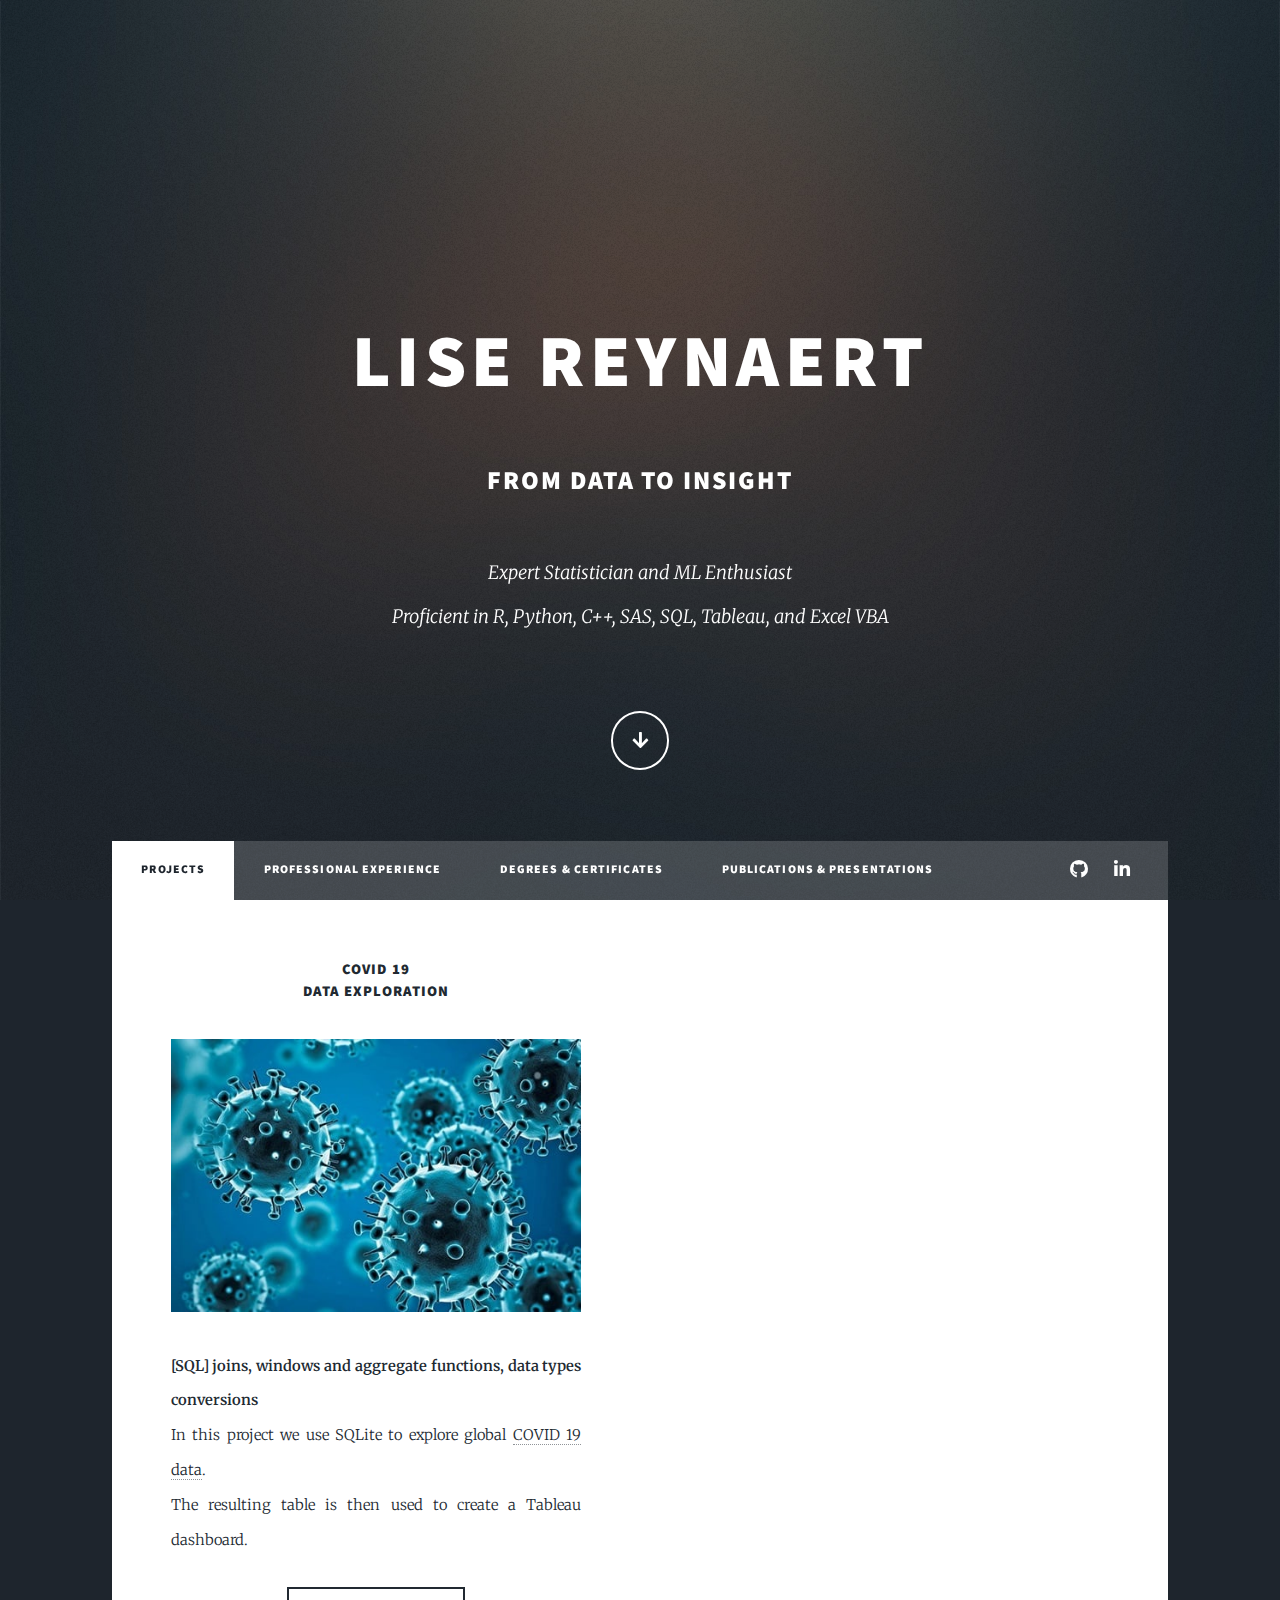
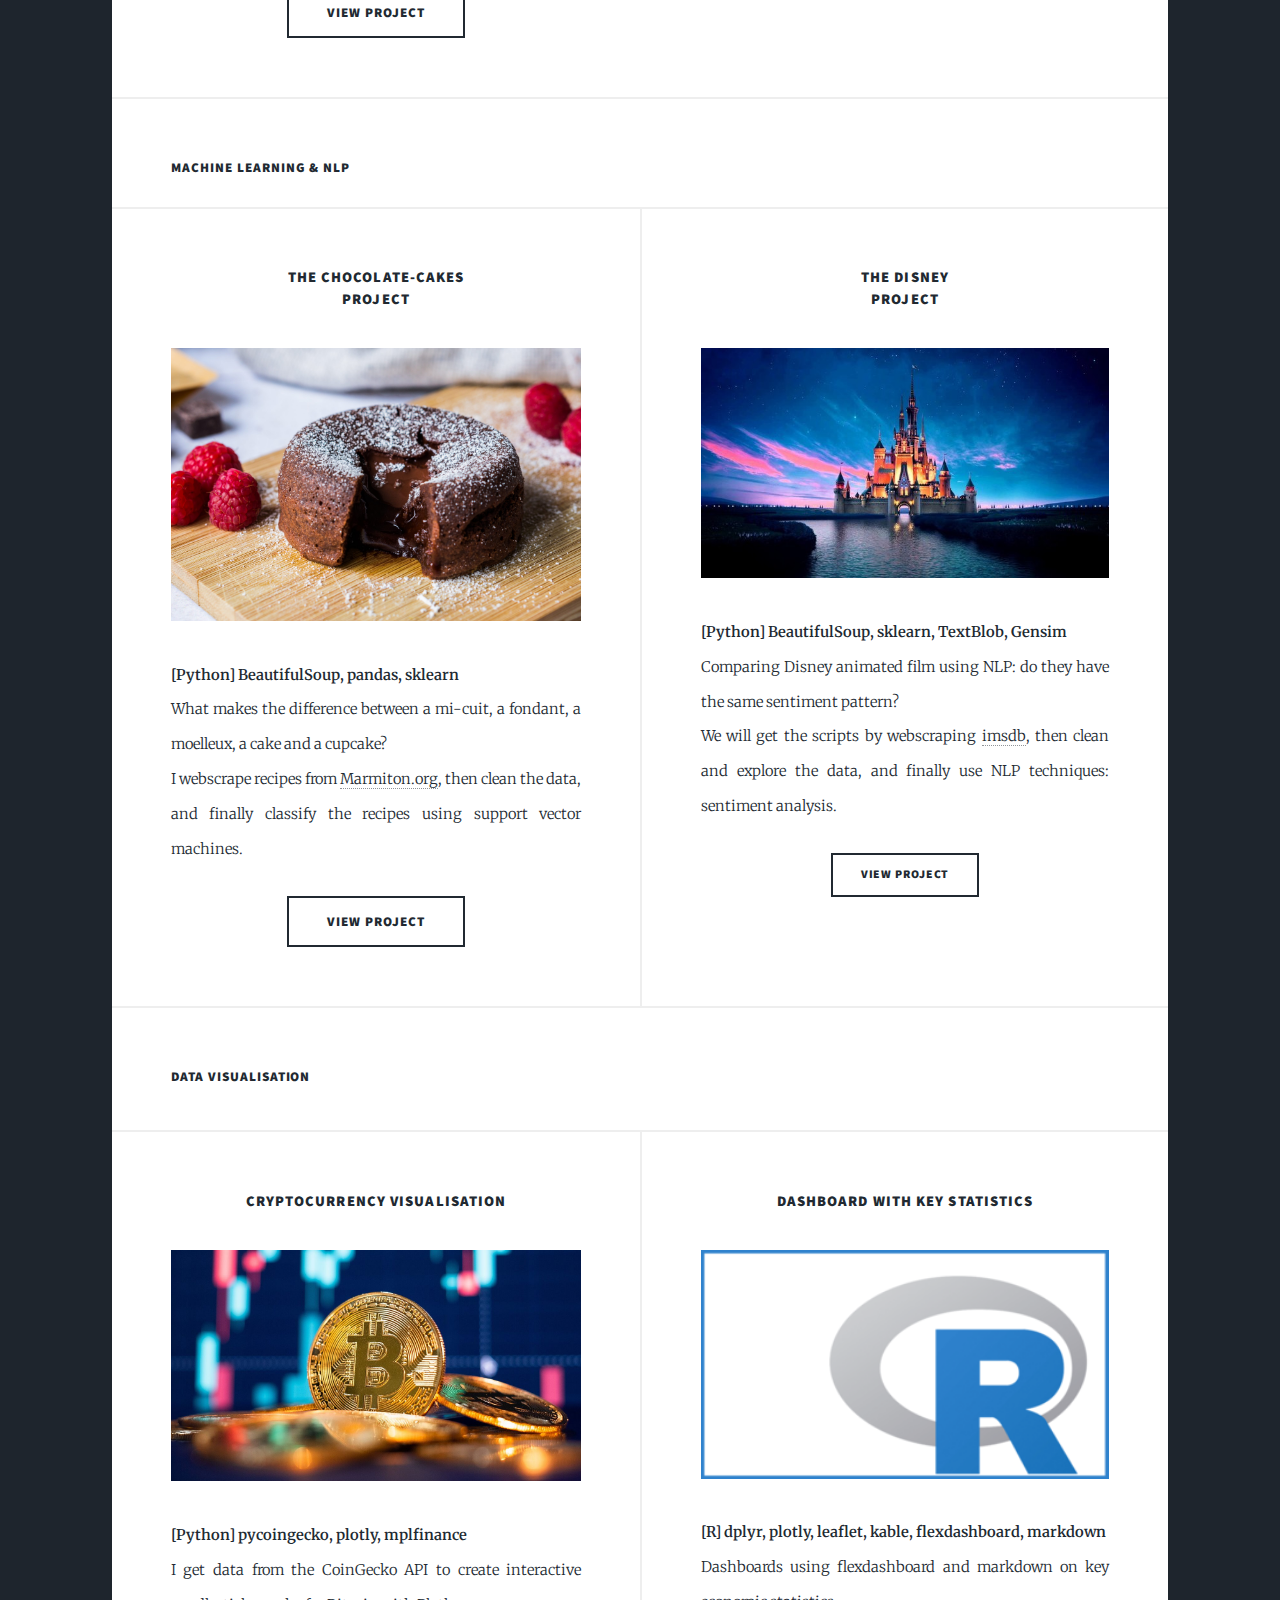
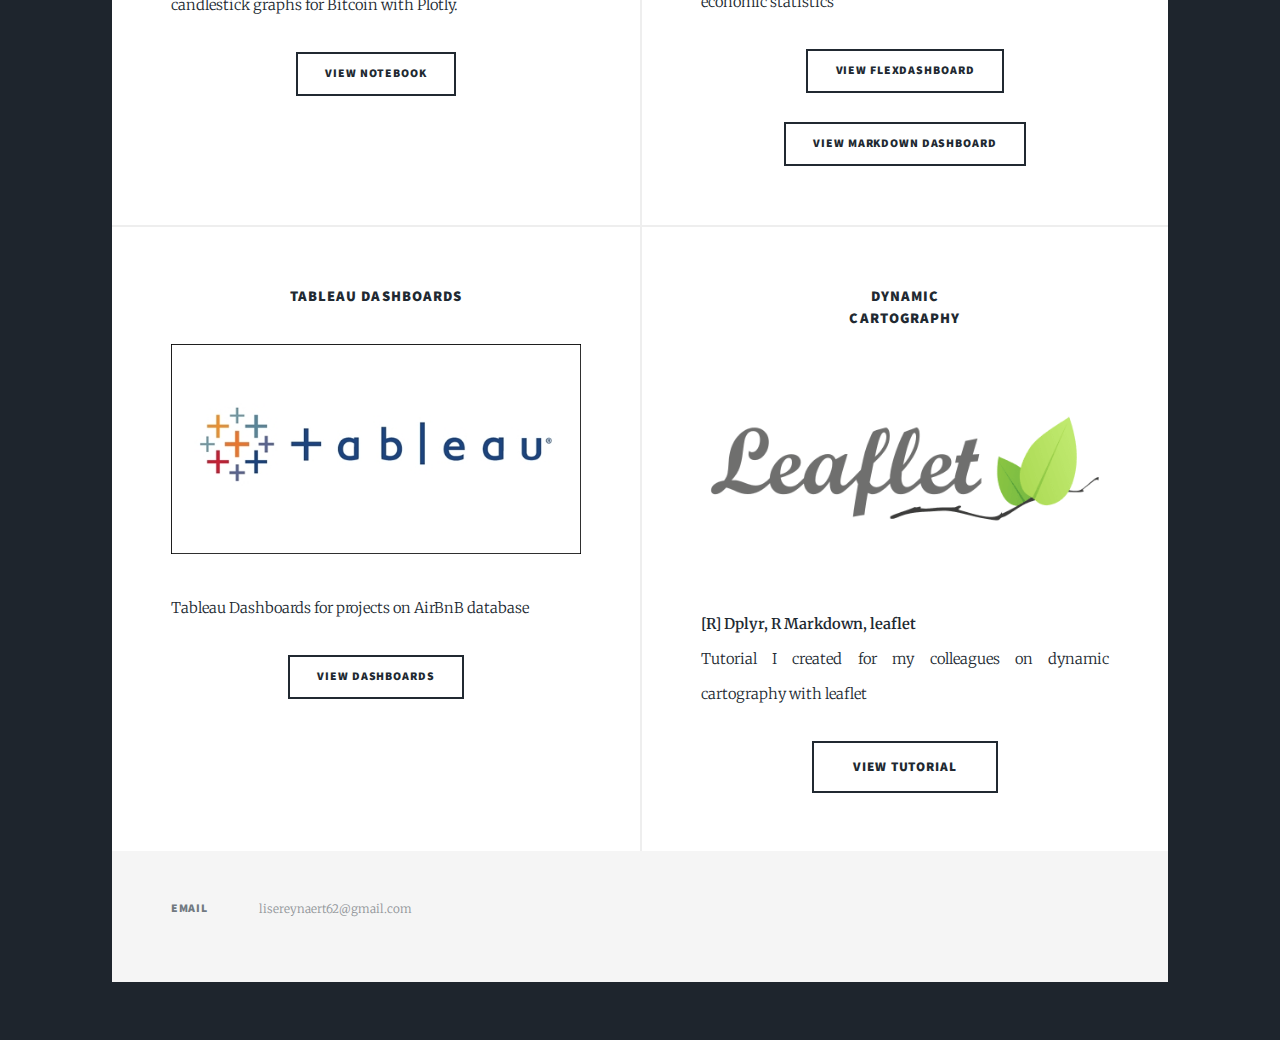
==== commit c5a3c903: "Update index.html" ====
--- a/index.html
+++ b/index.html
@@ -24,6 +24,8 @@
 						<h2>From Data to Insight</h2><br />
 						<p>Expert Statistician and ML Enthusiast<br />
 						Proficient in R, Python, C++, SAS, SQL, Tableau, and Excel VBA
+						<br />
+						<br />
 						</p>
 						<ul class="actions">
 							<li><a href="#header" class="button icon solid solo fa-arrow-down scrolly">Continue</a></li>
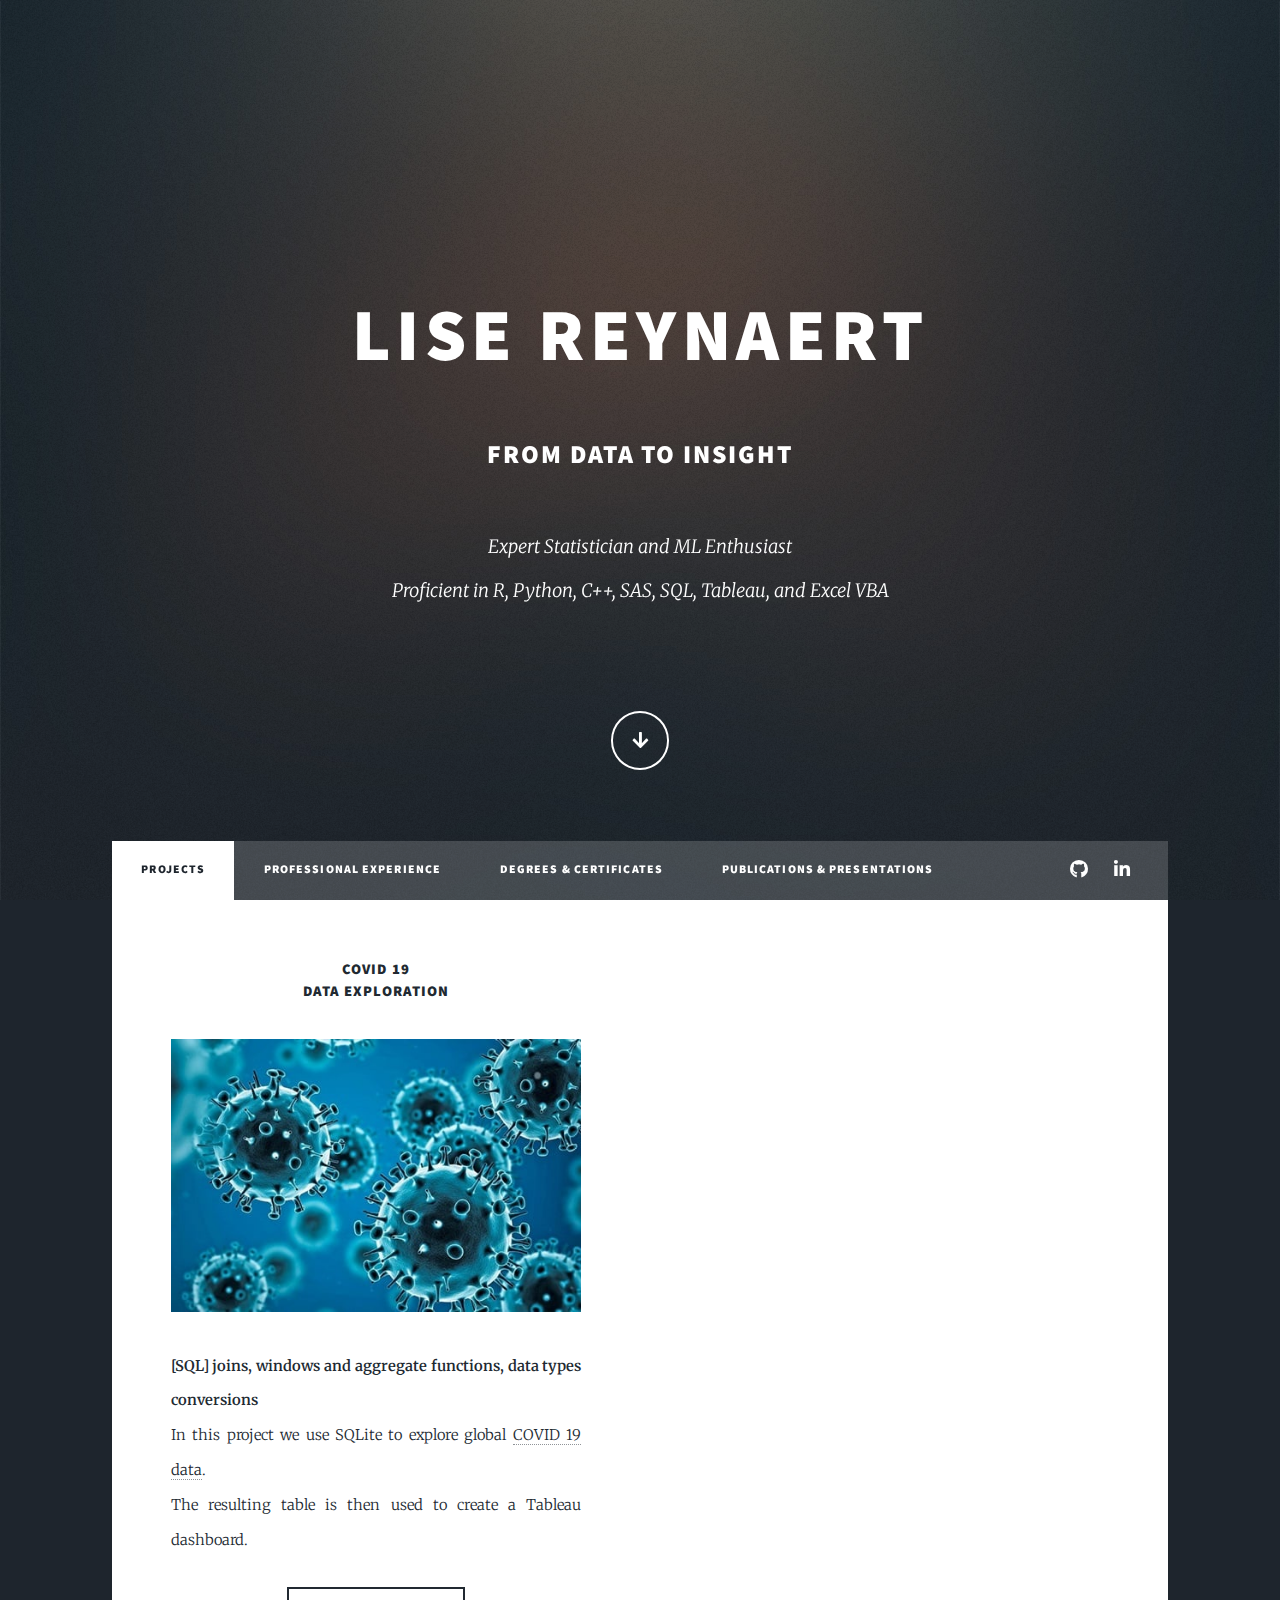
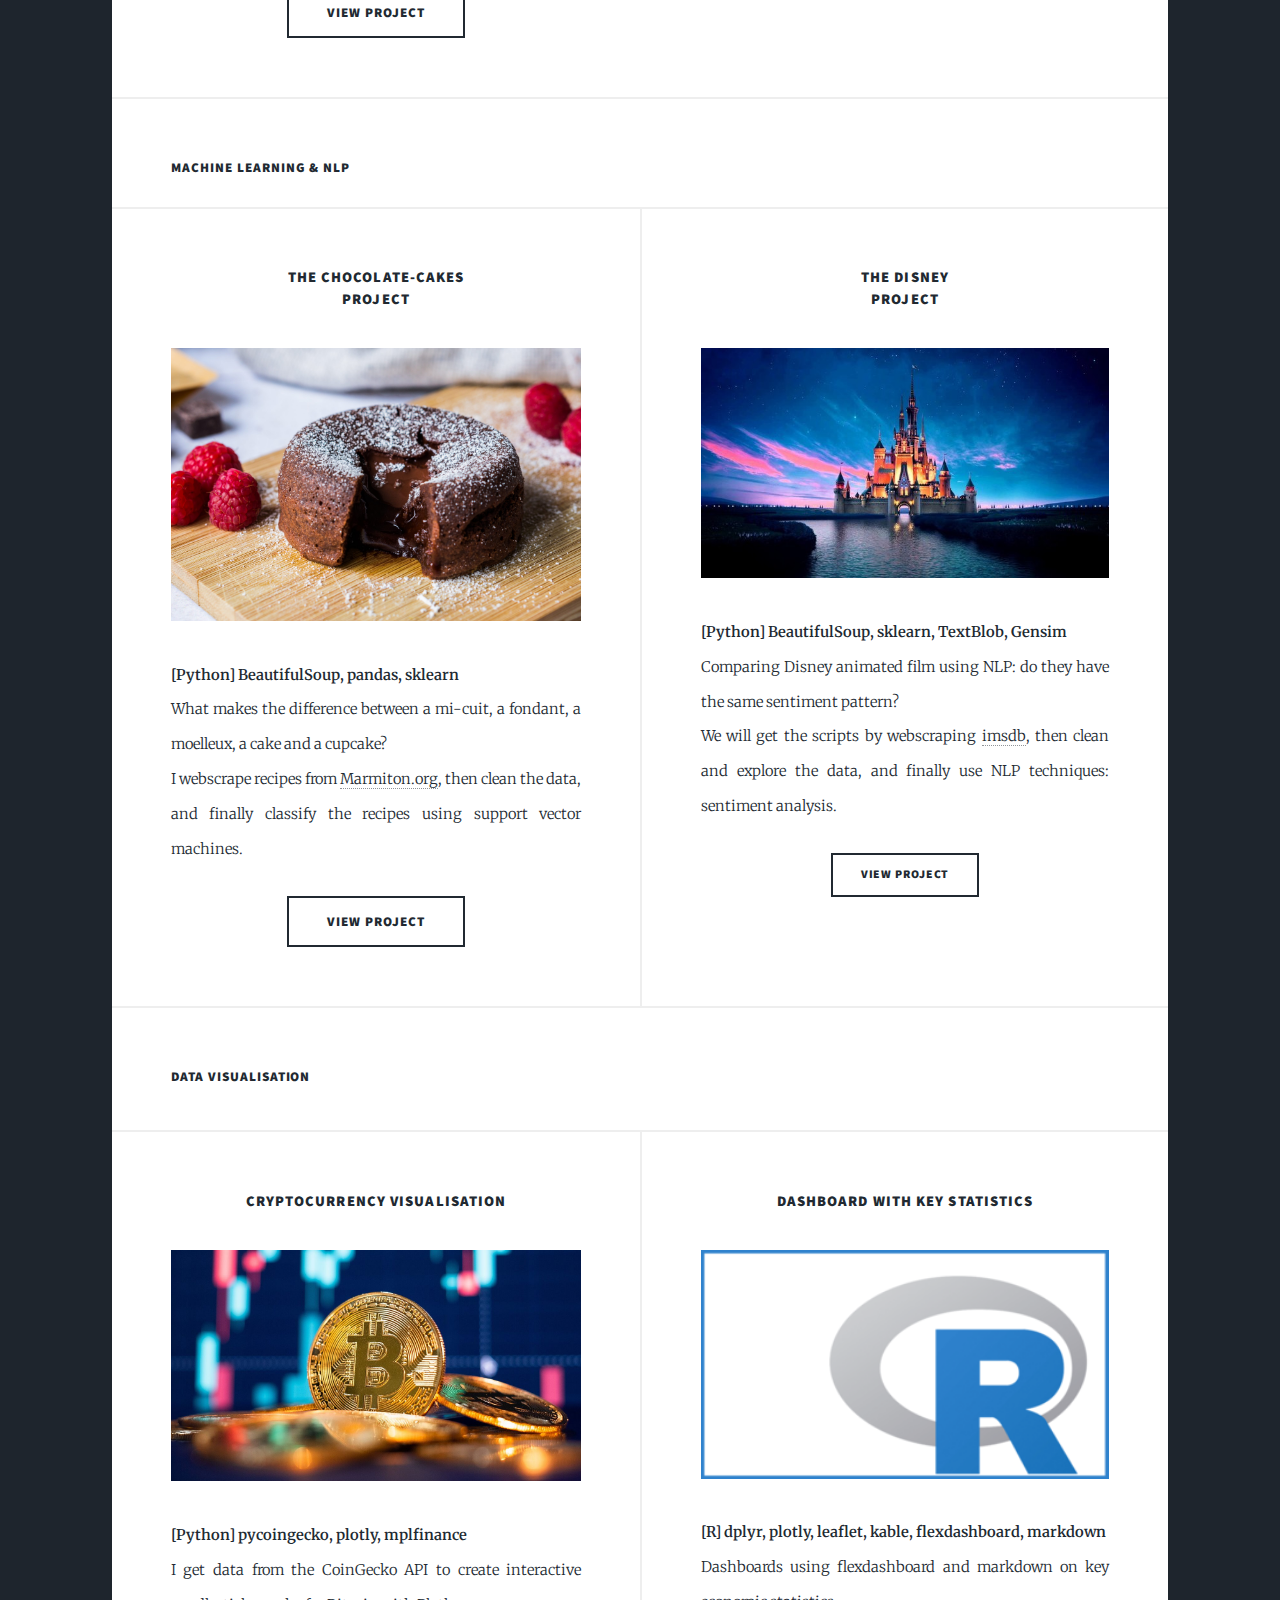
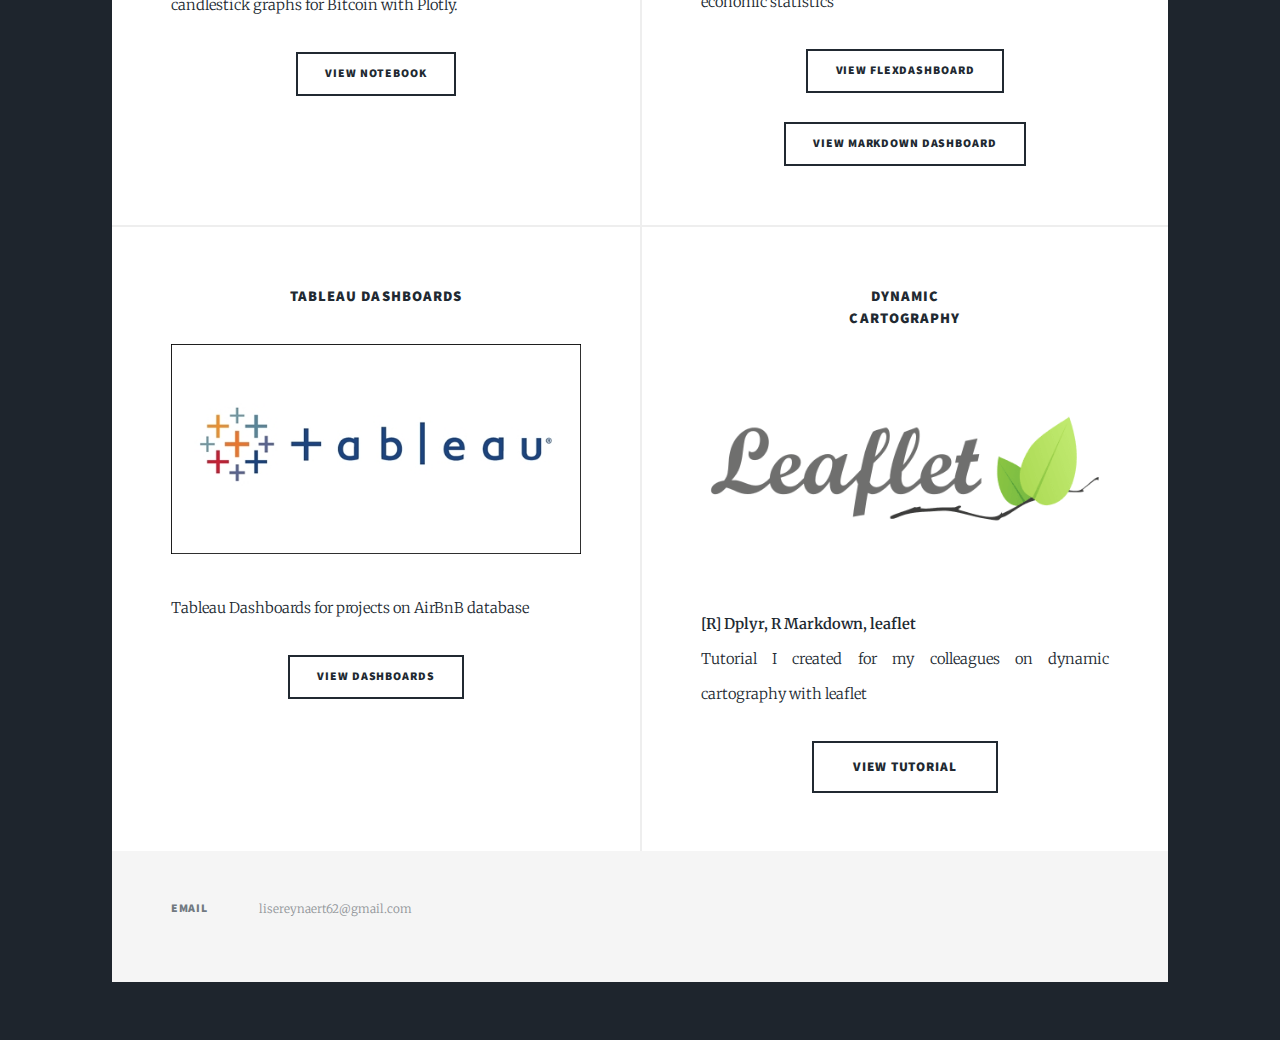
==== commit 4c0d23d0: "Update index.html" ====
--- a/index.html
+++ b/index.html
@@ -23,10 +23,9 @@
 						<br />
 						<h2>From Data to Insight</h2><br />
 						<p>Expert Statistician and ML Enthusiast<br />
-						Proficient in R, Python, C++, SAS, SQL, Tableau, and Excel VBA
+						Proficient in R, Python, C++, SAS, SQL, Tableau, and Excel VBA</p>
 						<br />
 						<br />
-						</p>
 						<ul class="actions">
 							<li><a href="#header" class="button icon solid solo fa-arrow-down scrolly">Continue</a></li>
 						</ul>
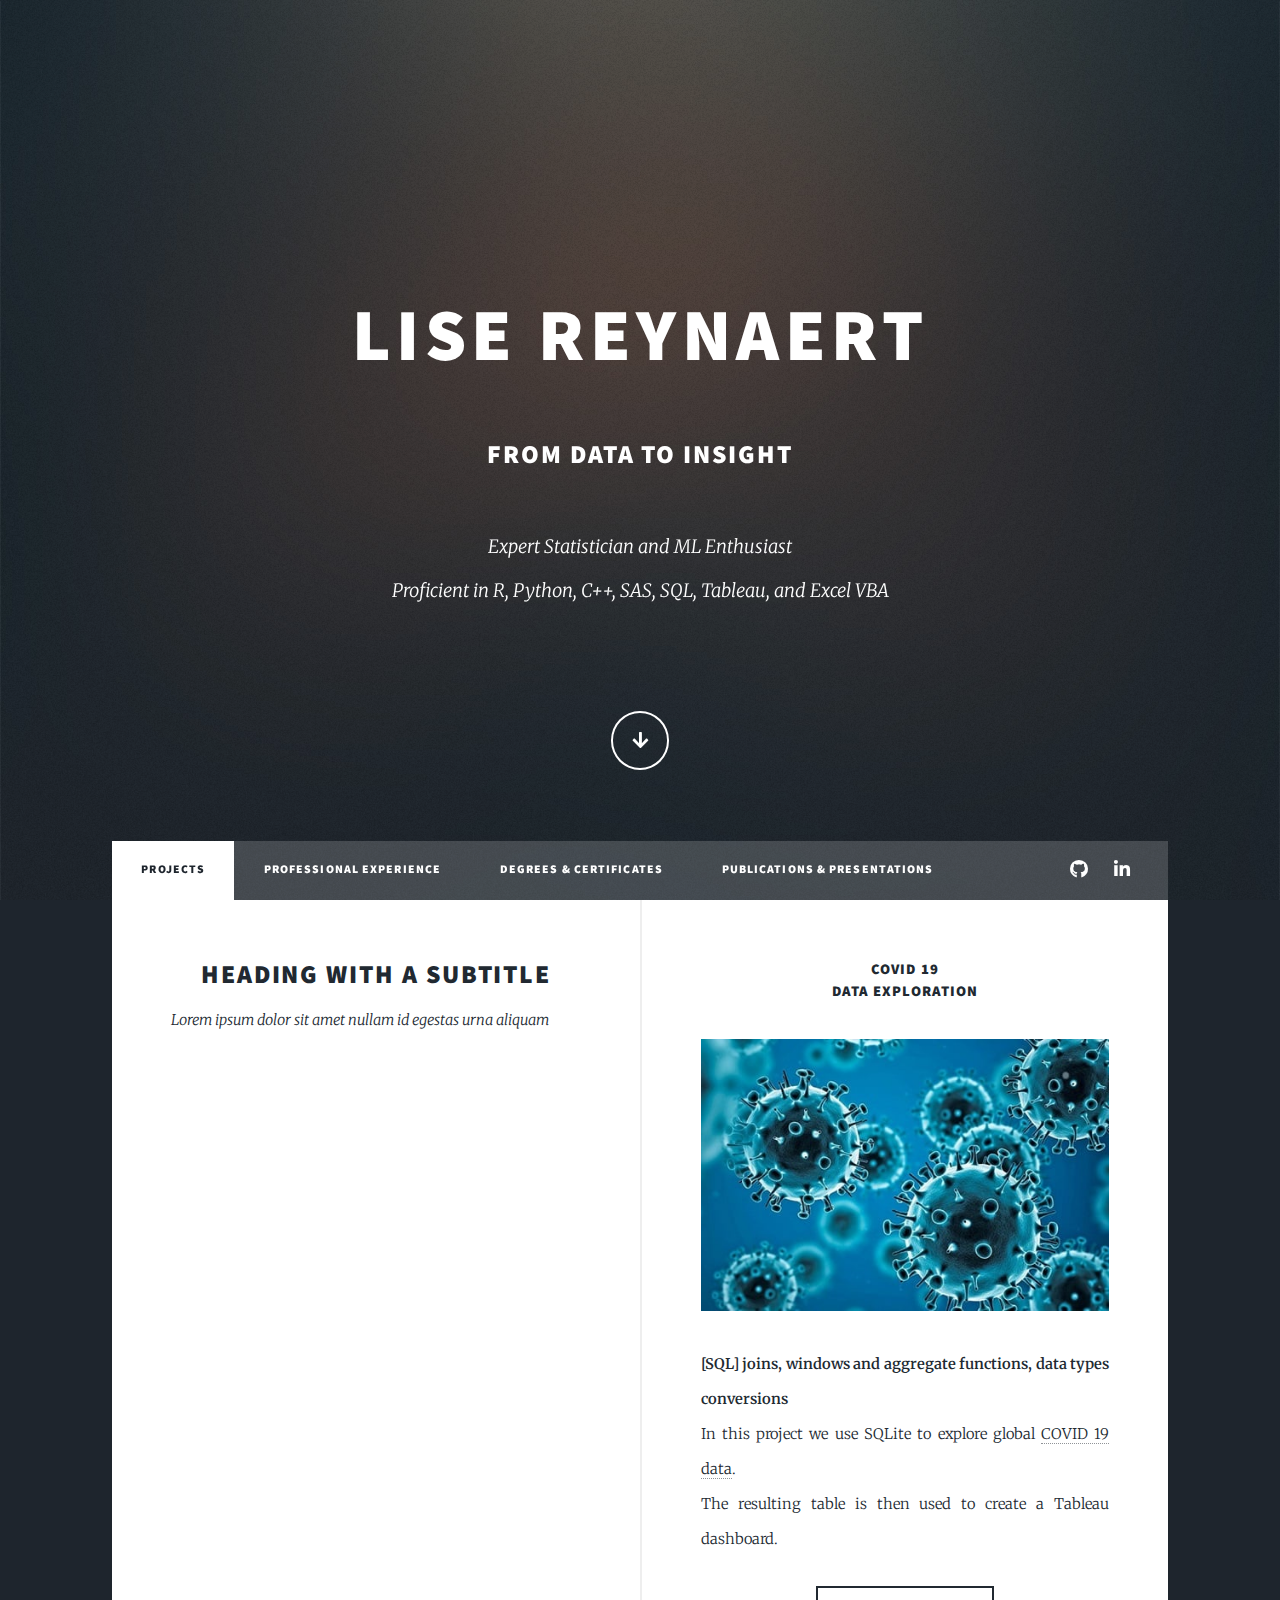
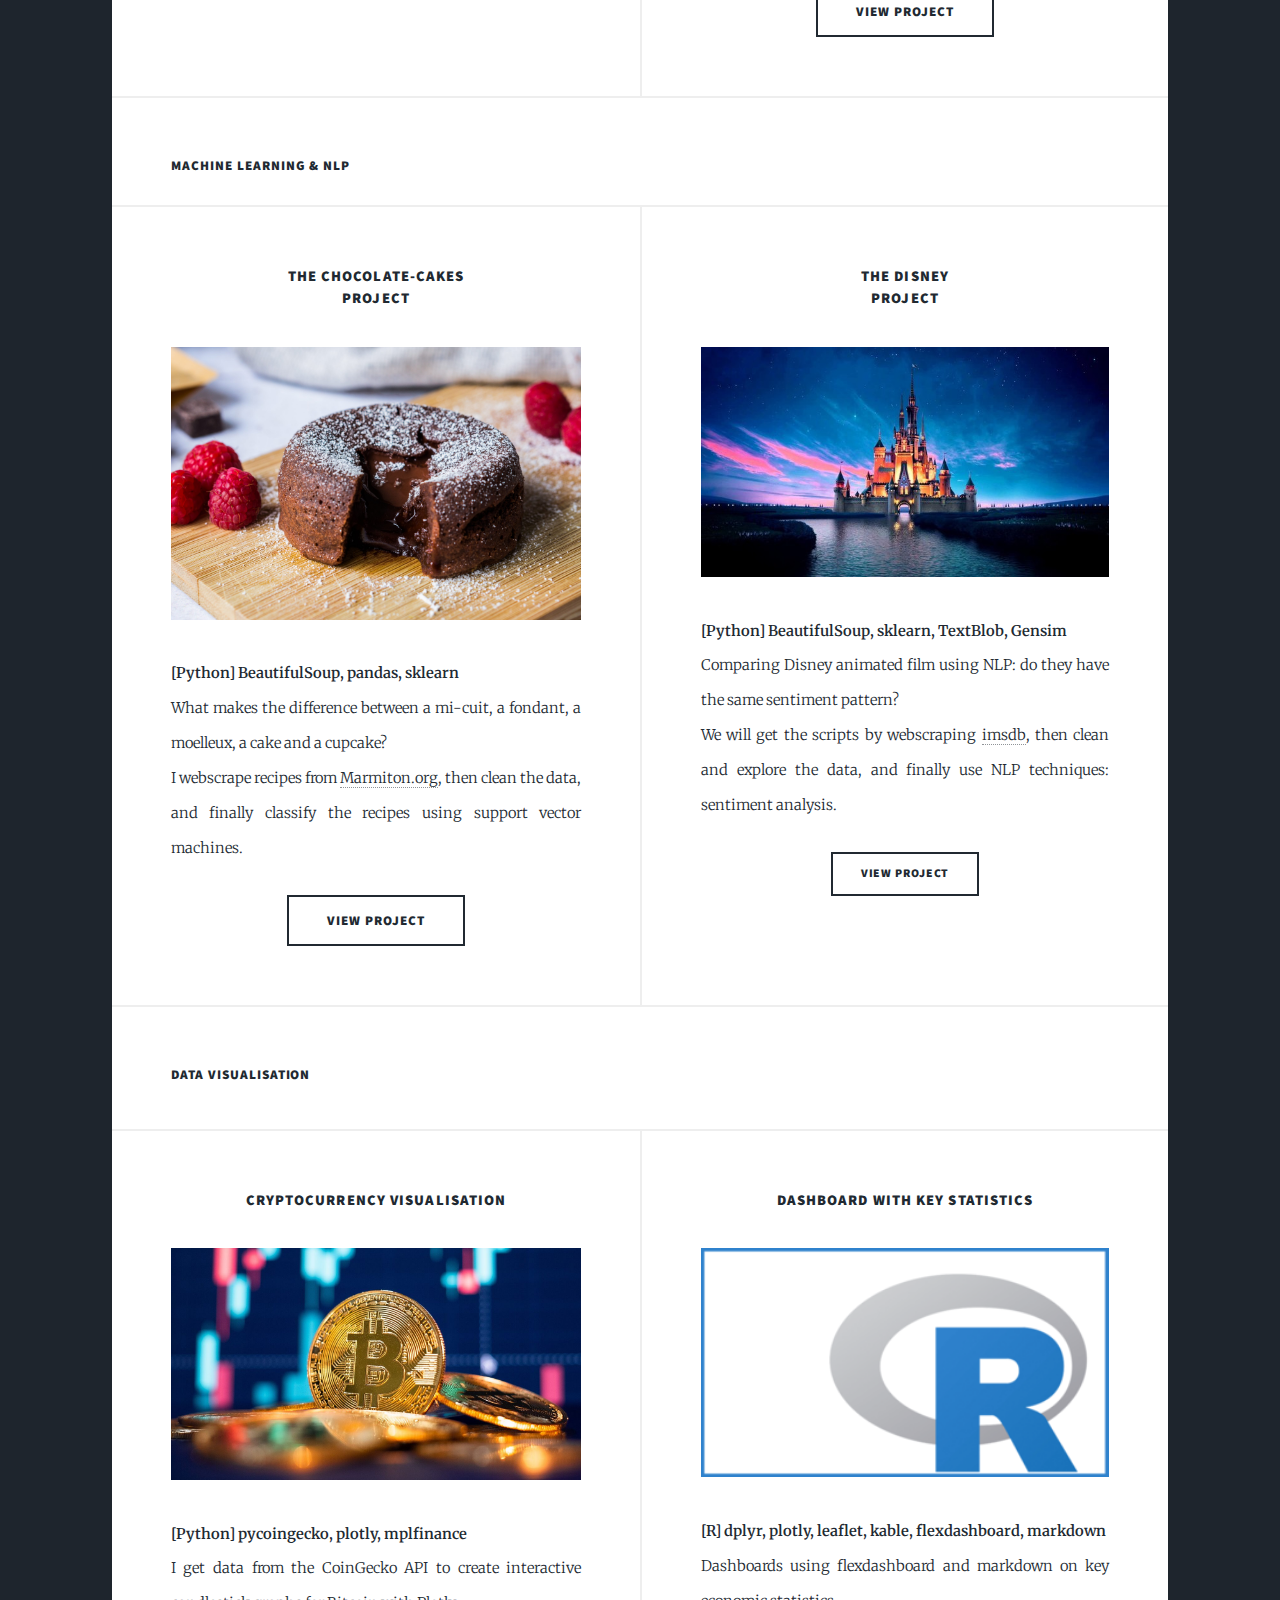
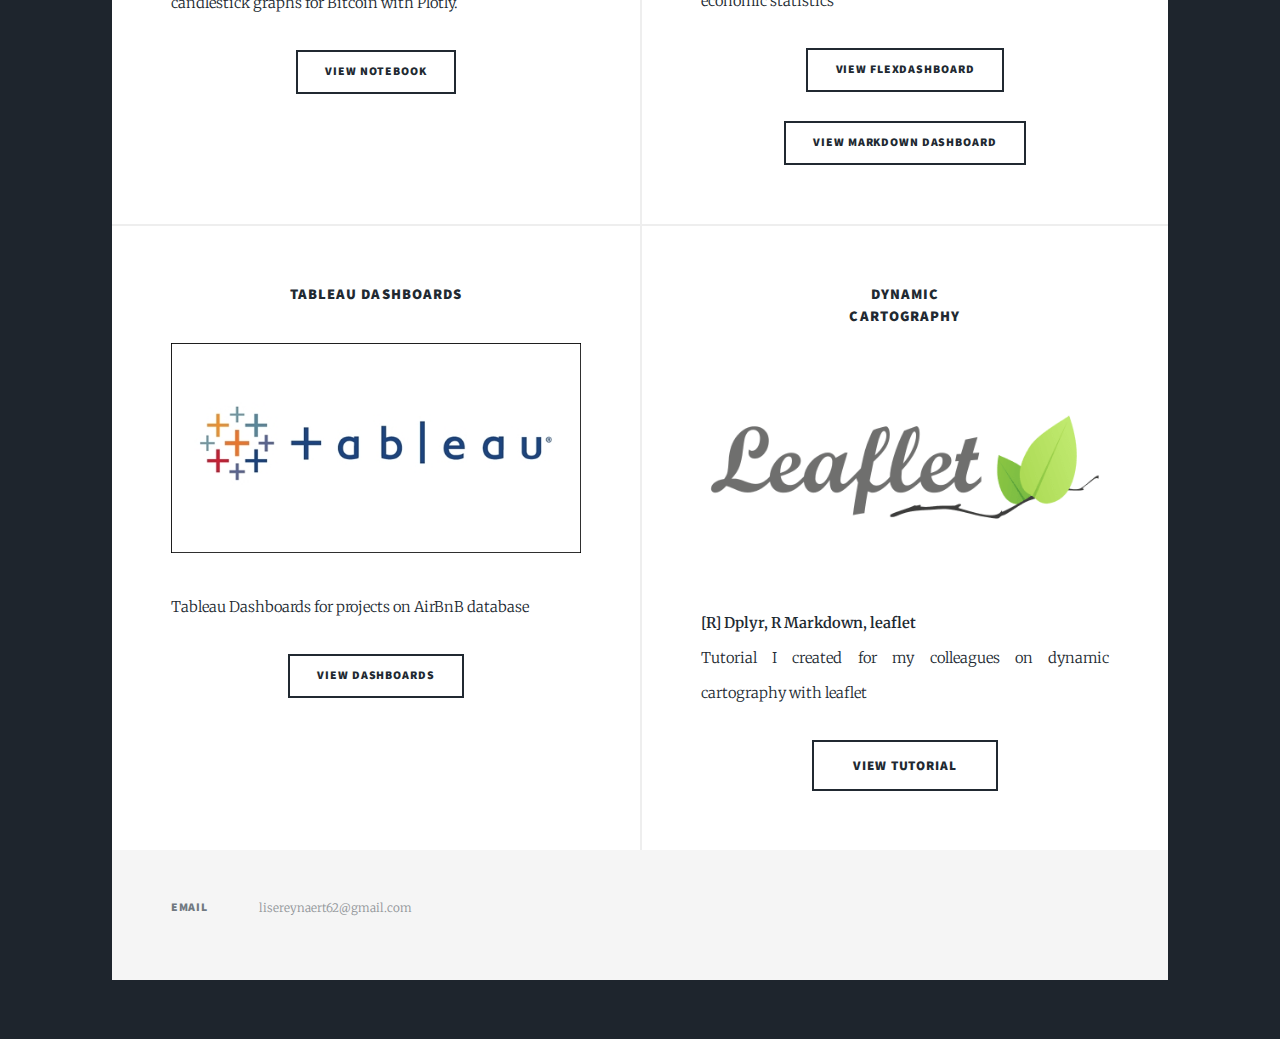
==== commit fbb37ef8: "Update index.html" ====
--- a/index.html
+++ b/index.html
@@ -56,7 +56,10 @@
 						<!-- Posts -->
 							
 								<section class="posts">
-						
+									<header>
+										<h2>Heading with a Subtitle</h2>
+										<p>Lorem ipsum dolor sit amet nullam id egestas urna aliquam</p>
+									</header>
 									<article>
 									<header>
 										<h4><a href="https://github.com/LiseReynaert/Covid-data-exploration-and-visualisation/blob/main/Data_exploration_covid.sql">Covid 19 <br /> data exploration </a></h4>
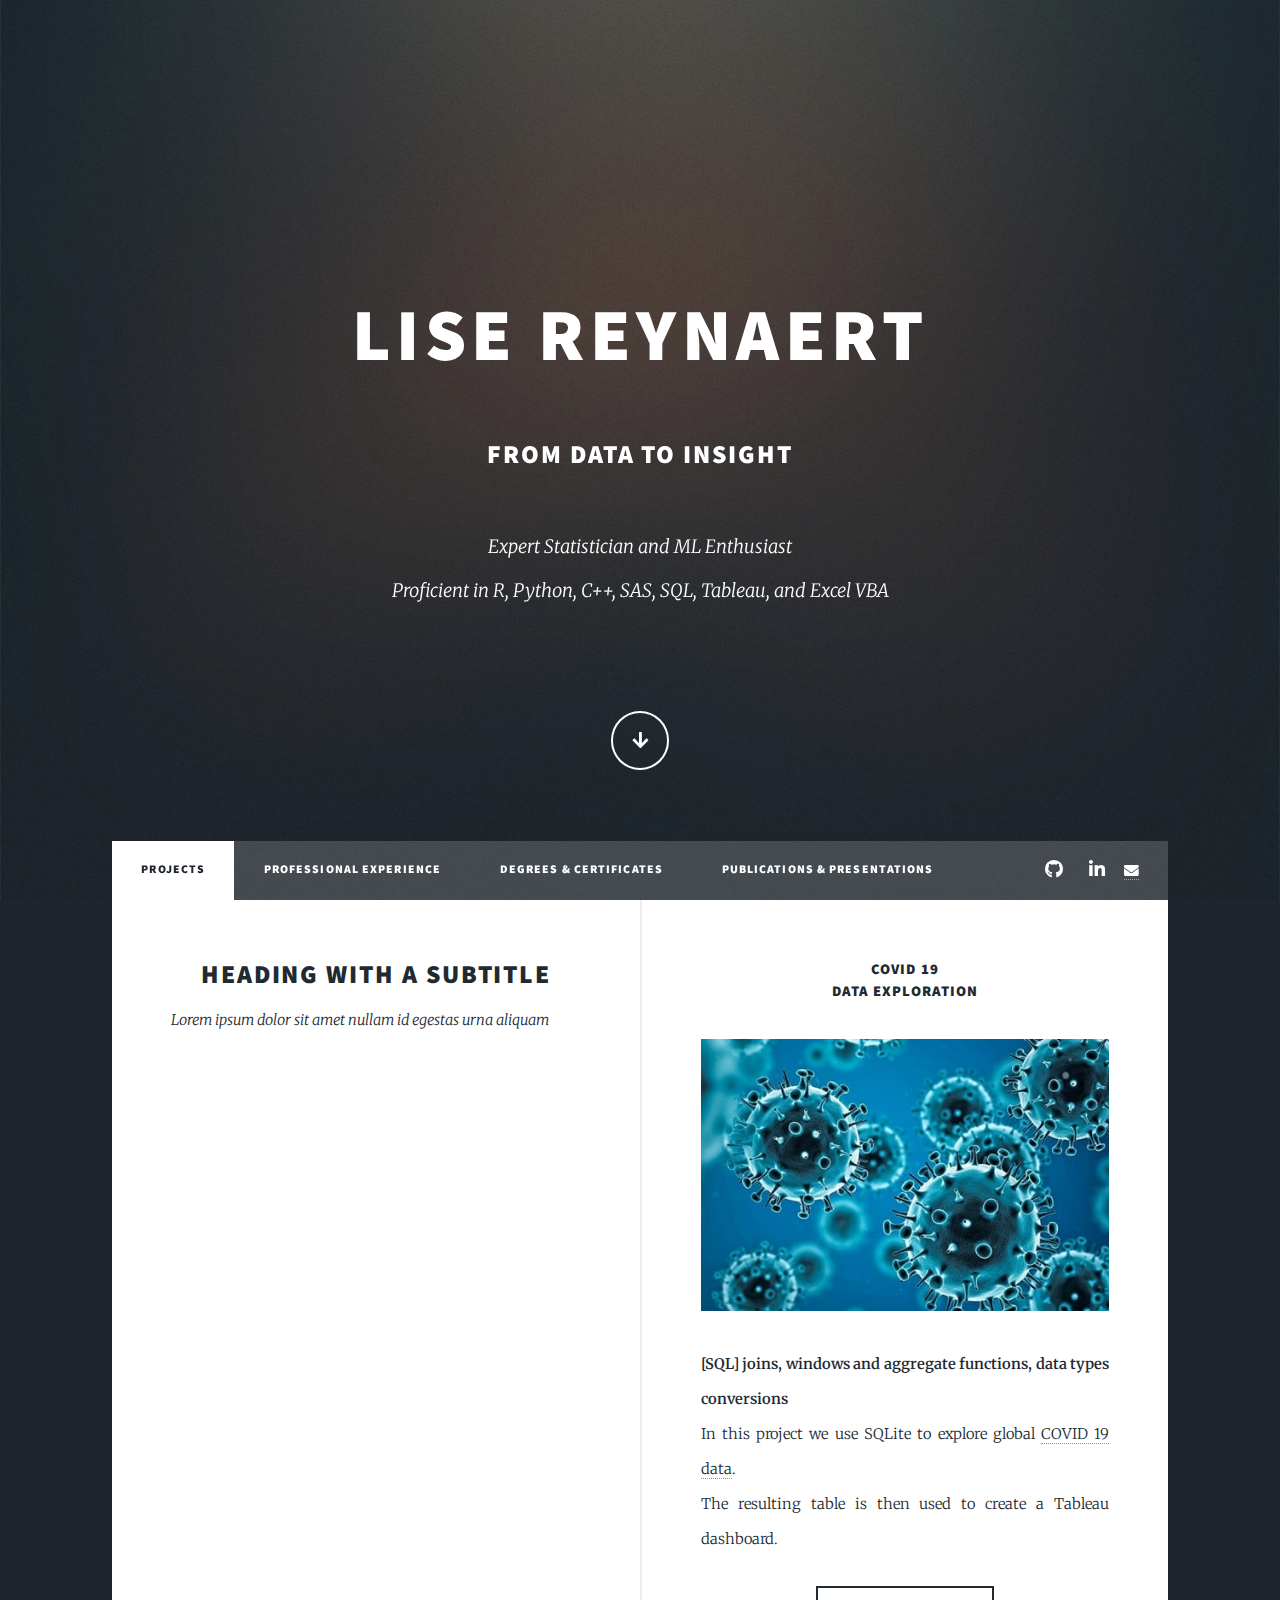
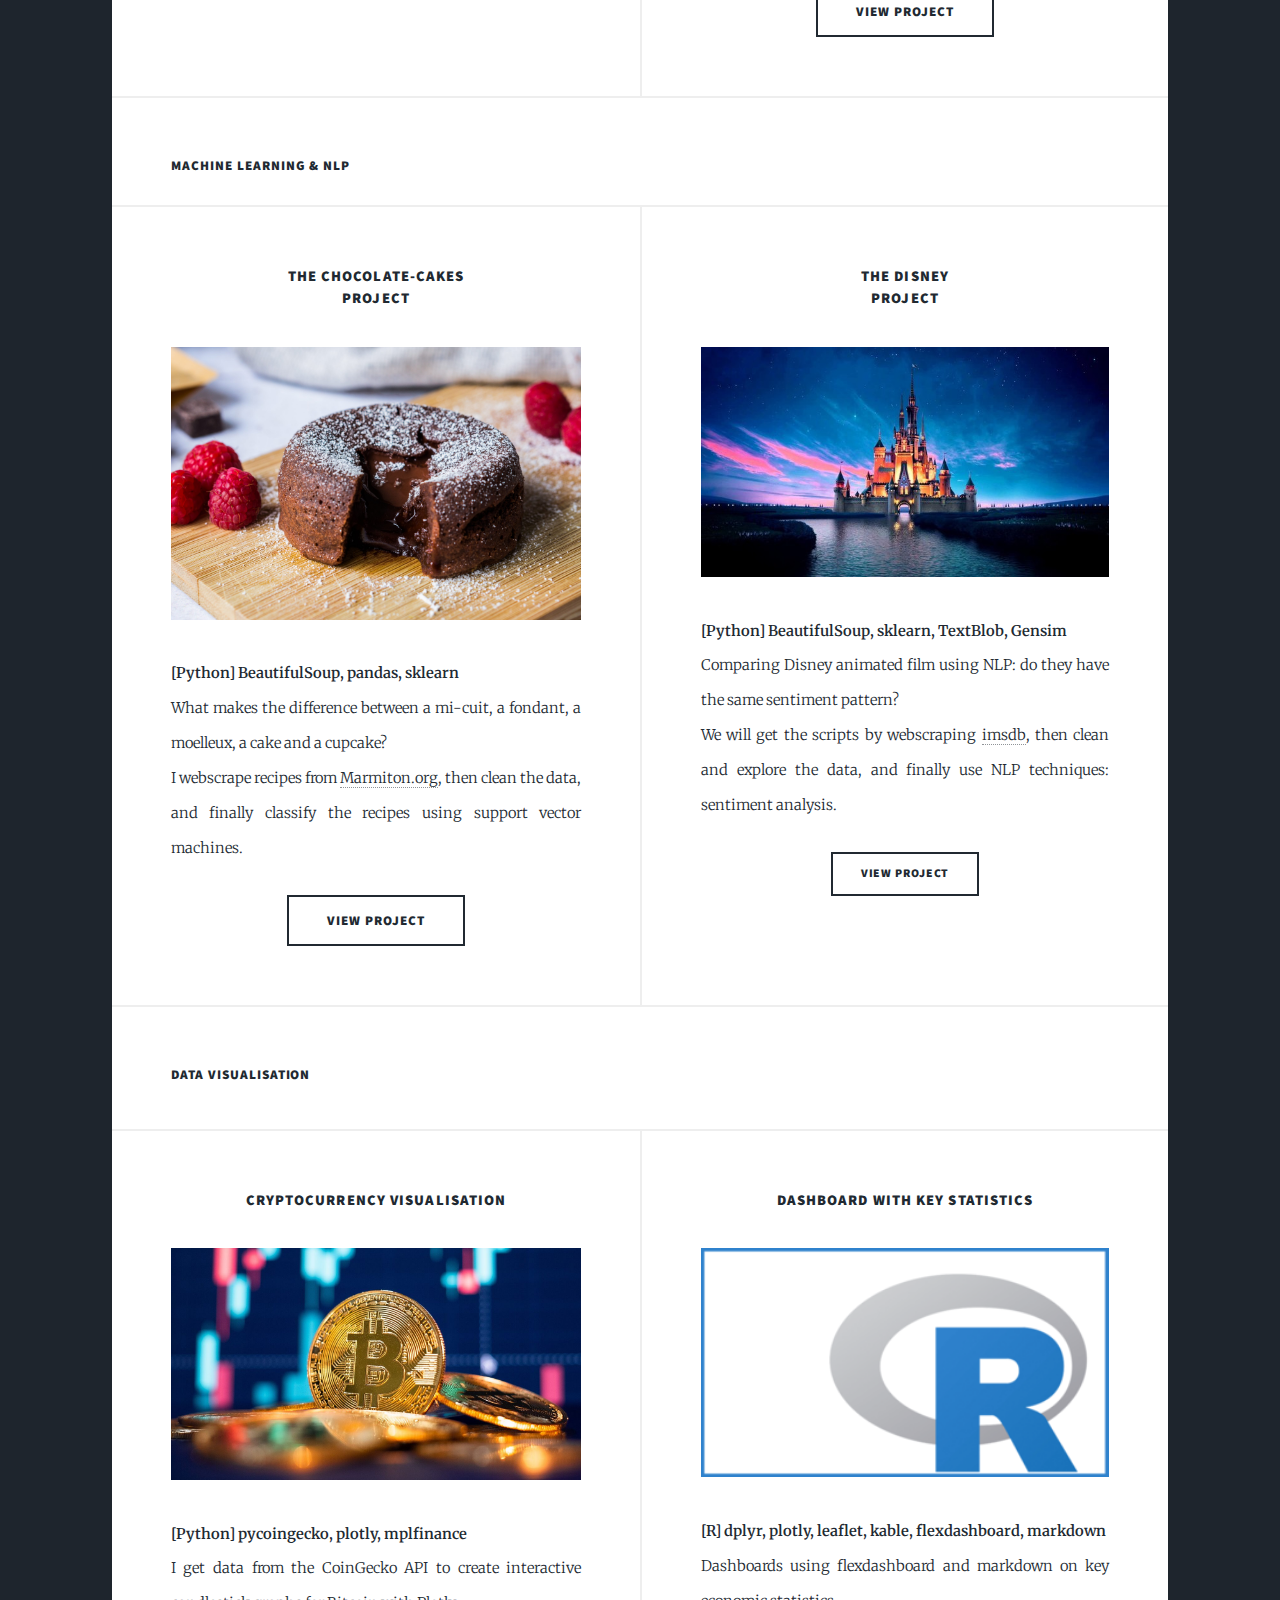
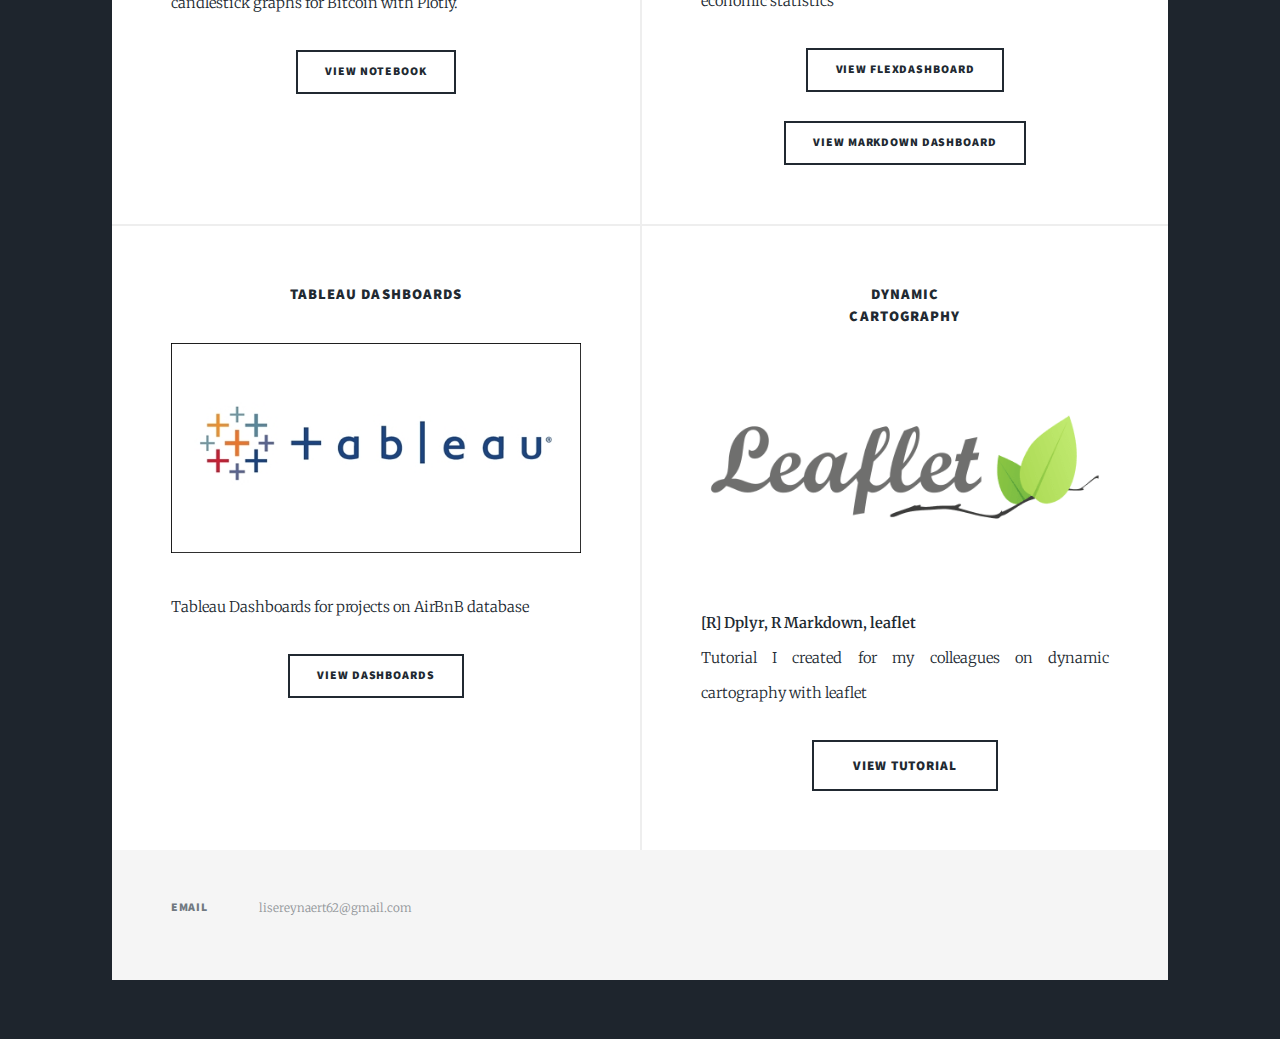
==== commit 6a5dd79b: "Minor changes" ====
--- a/index.html
+++ b/index.html
@@ -47,6 +47,7 @@
 						<ul class="icons">
 							<li><a href="https://github.com/LiseReynaert" class="icon brands fa-github"><span class="label">GitHub</span></a></li>
 							<li><a href="https://www.linkedin.com/in/lisereynaert" class="icon brands fa-linkedin-in"><span class="label">LinkedIn</span></a></li>
+							<li><a href="lisereynaert62@gmail.com" class="fas fa-envelope"><span class="label"></span></a></li>
 						</ul>
 					</nav>
 
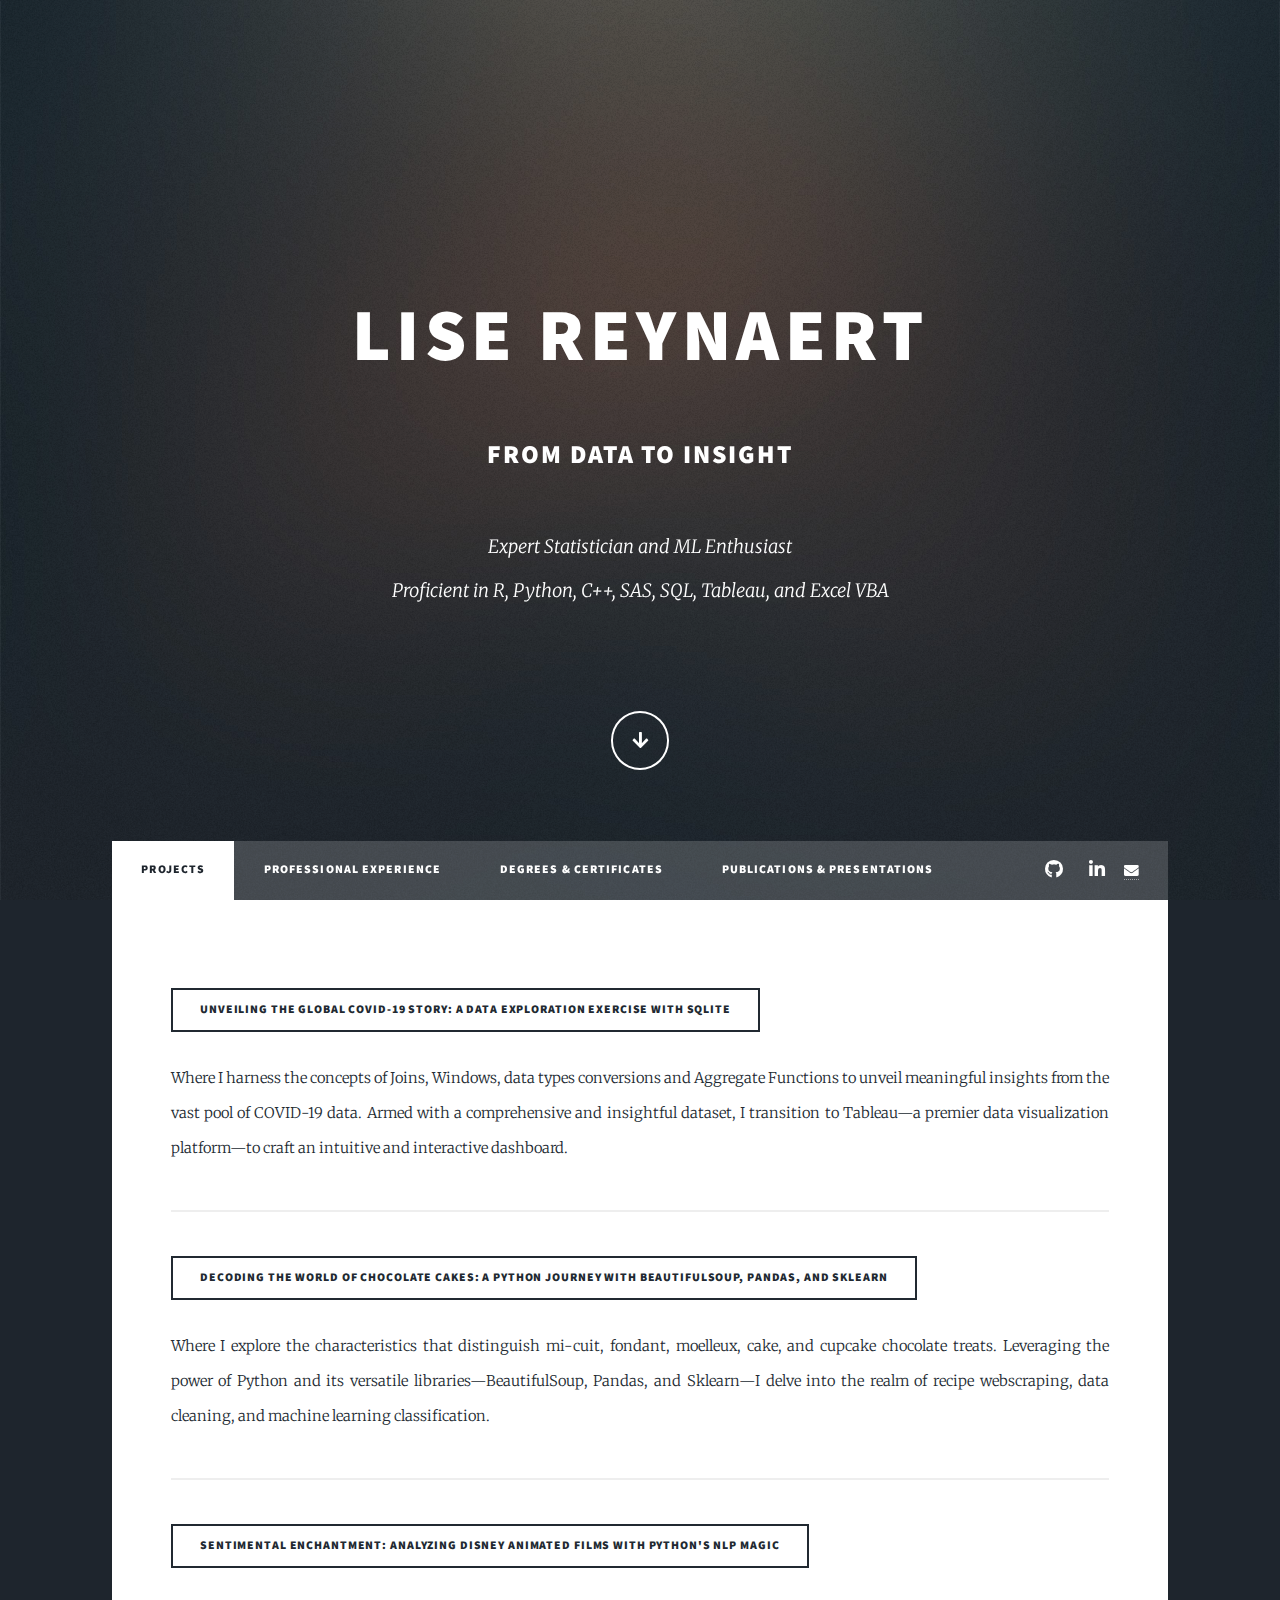
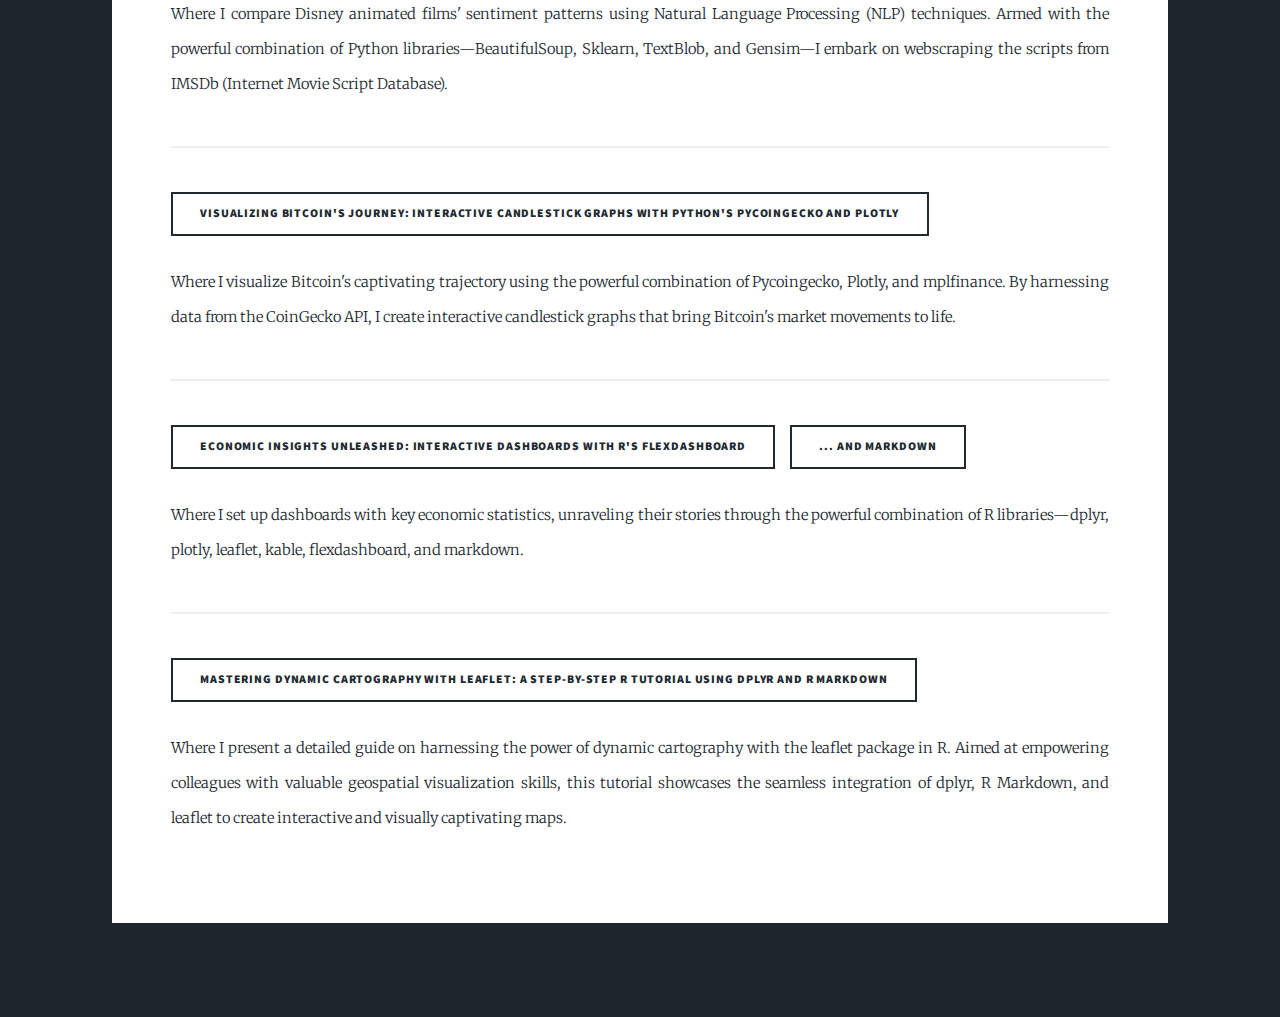
==== commit bf084c71: "Suppressed the pictures" ====
--- a/index.html
+++ b/index.html
@@ -56,12 +56,43 @@
 
 						<!-- Posts -->
 							
-								<section class="posts">
-									<header>
-										<h2>Heading with a Subtitle</h2>
-										<p>Lorem ipsum dolor sit amet nullam id egestas urna aliquam</p>
-									</header>
-									<article>
+								<section class="post">
+									<ul class="actions">
+										<li><a href="https://github.com/LiseReynaert/Covid-data-exploration-and-visualisation/blob/main/Data_exploration_covid.sql" class="button fit">Unveiling the Global COVID-19 Story: A Data Exploration Exercise with SQLite</a></li>
+									</ul>
+									<p>Where I harness the concepts of Joins, Windows, data types conversions and Aggregate Functions to unveil meaningful insights from the vast pool of COVID-19 data.
+										Armed with a comprehensive and insightful dataset, I transition to Tableau—a premier data visualization platform—to craft an intuitive and interactive dashboard.  </p>
+									<hr />
+									<ul class="actions">
+										<li><a href="https://github.com/LiseReynaert/Chocolate-cakes-clustering" class="button fit">Decoding the World of Chocolate Cakes: A Python Journey with BeautifulSoup, Pandas, and Sklearn</a></li>
+									</ul>
+									<p>Where I explore the characteristics that distinguish mi-cuit, fondant, moelleux, cake, and cupcake chocolate treats. Leveraging the power of Python and its versatile libraries—BeautifulSoup, Pandas, and Sklearn—I delve into the realm of recipe webscraping, data cleaning, and machine learning classification.  </p>
+									<hr />
+									<ul class="actions">
+										<li><a href="https://github.com/LiseReynaert/Python-Natural-Language-Processing" class="button fit">Sentimental Enchantment: Analyzing Disney Animated Films with Python's NLP Magic</a></li>
+									</ul>
+									<p>Where I compare Disney animated films' sentiment patterns using Natural Language Processing (NLP) techniques. Armed with the powerful combination of Python libraries—BeautifulSoup, Sklearn, TextBlob, and Gensim—I embark on webscraping the scripts from IMSDb (Internet Movie Script Database).</p>
+									<hr />
+									<ul class="actions">
+										<li><a href="https://colab.research.google.com/drive/1D-7BWyXzwe3XN31ukJtCBIs1p-AsGlTs?usp=sharing" class="button fit">Visualizing Bitcoin's Journey: Interactive Candlestick Graphs with Python's Pycoingecko and Plotly</a></li>
+									</ul>
+									<p>Where I visualize Bitcoin's captivating trajectory using the powerful combination of Pycoingecko, Plotly, and mplfinance. By harnessing data from the CoinGecko API, I create interactive candlestick graphs that bring Bitcoin's market movements to life.</p>
+									<hr />
+									<ul class="actions">
+										<li><a href="Flexdashboard_Chiffres-clés-départementaux_html.html" class="button fit">Economic Insights Unleashed: Interactive Dashboards with R's Flexdashboard</a></li>
+										<li><a href="Tableau-de-bord-emploi - extract.html" class="button fit">... and Markdown</a></li>
+									</ul>
+									<p>Where I set up dashboards with key economic statistics, unraveling their stories through the powerful combination of R libraries—dplyr, plotly, leaflet, kable, flexdashboard, and markdown.</p>
+									<hr />
+									<ul class="actions">
+										<li><a href="Flexdashboard_Chiffres-clés-départementaux_html.html" class="button fit">Mastering Dynamic Cartography with Leaflet: A Step-by-Step R Tutorial using Dplyr and R Markdown</a></li>
+									</ul>
+									<p>Where I present a detailed guide on harnessing the power of dynamic cartography with the leaflet package in R. Aimed at empowering colleagues with valuable geospatial visualization skills, this tutorial showcases the seamless integration of dplyr, R Markdown, and leaflet to create interactive and visually captivating maps.</p>									
+									
+									
+
+								<!--	
+								<article>
 									<header>
 										<h4><a href="https://github.com/LiseReynaert/Covid-data-exploration-and-visualisation/blob/main/Data_exploration_covid.sql">Covid 19 <br /> data exploration </a></h4>
 									</header>
@@ -179,10 +210,10 @@
 						
 						
 
-
+					-->
 					</div>
 
-				<!-- Footer -->
+				<!-- Footer --><!--
 					<footer id="footer">
 						<section class="split contact">
 
@@ -197,7 +228,7 @@
 								</ul>
 							</section>-->
 						</section>
-					</footer>
+					</footer>-->
 
 					<div id="copyright">
 						<!--<ul><li>&copy; Untitled</li><li>Design: <a href="https://html5up.net">HTML5 UP</a></li></ul>-->
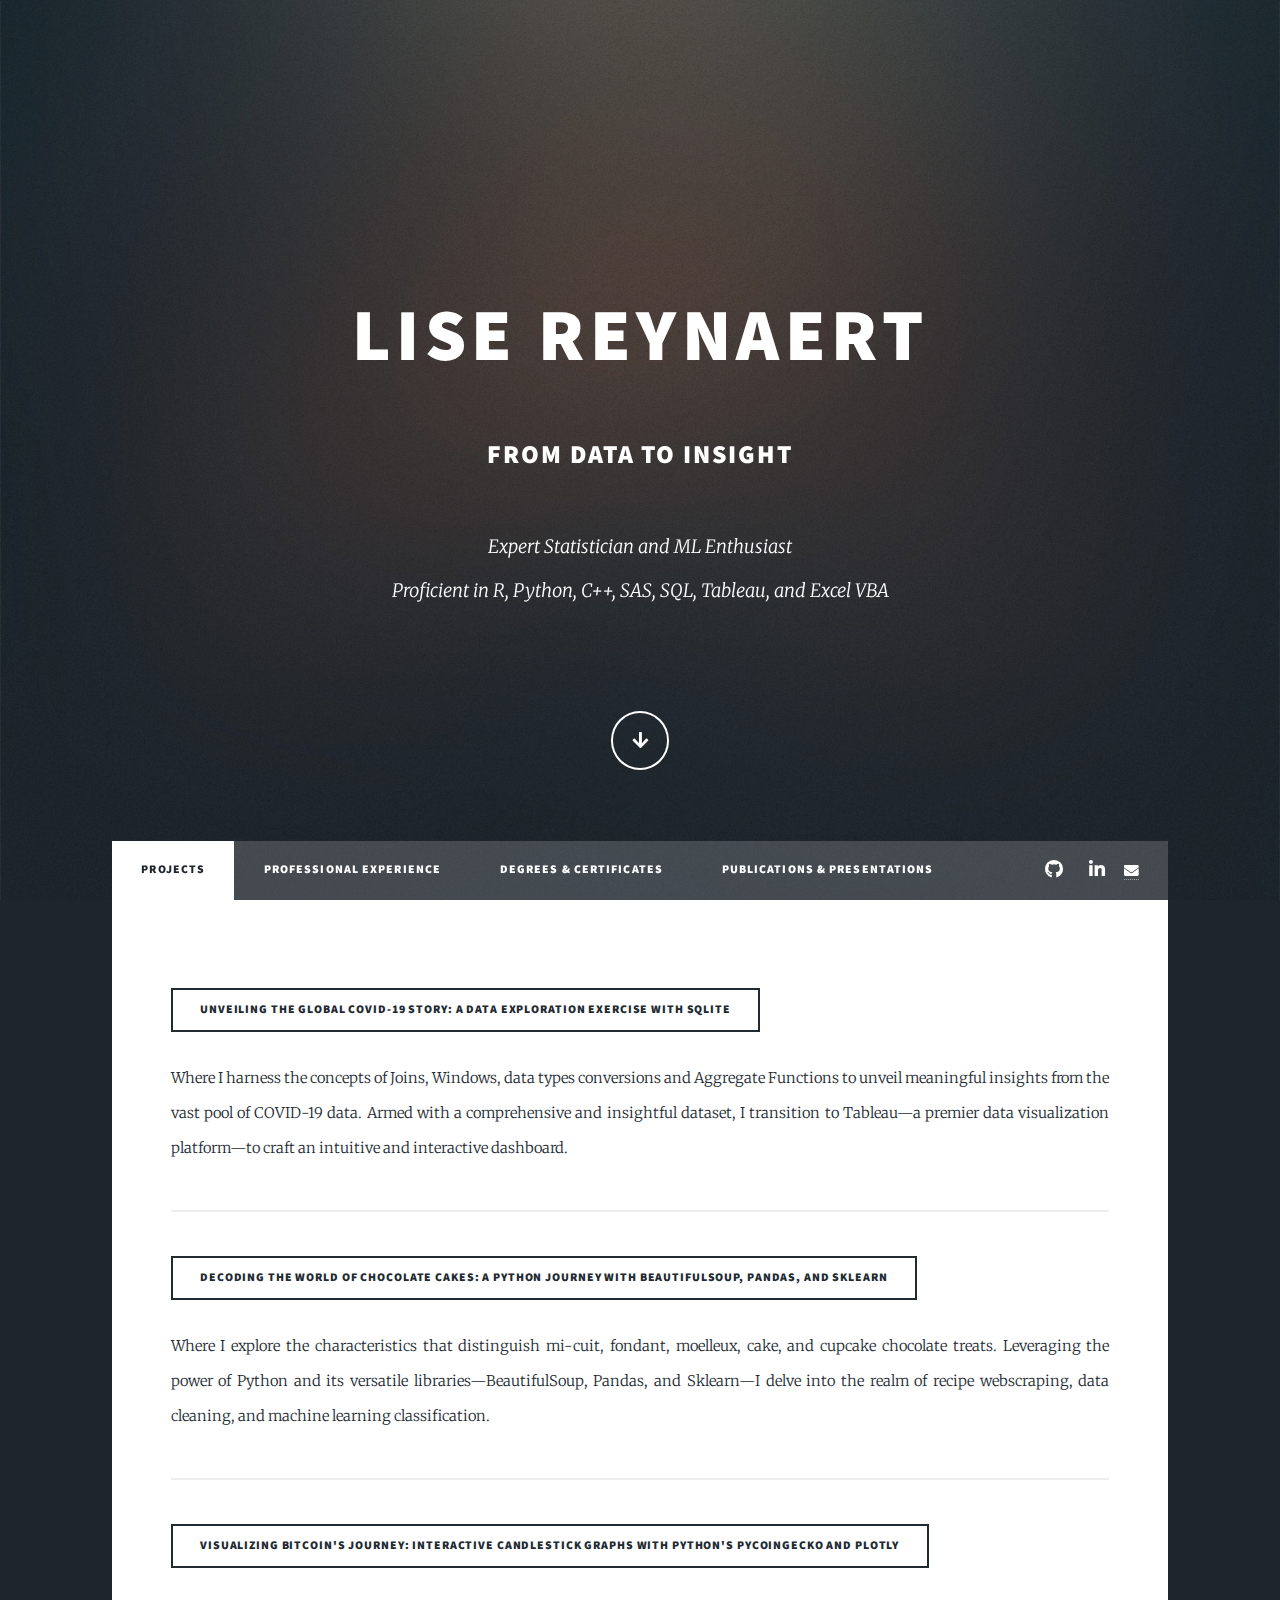
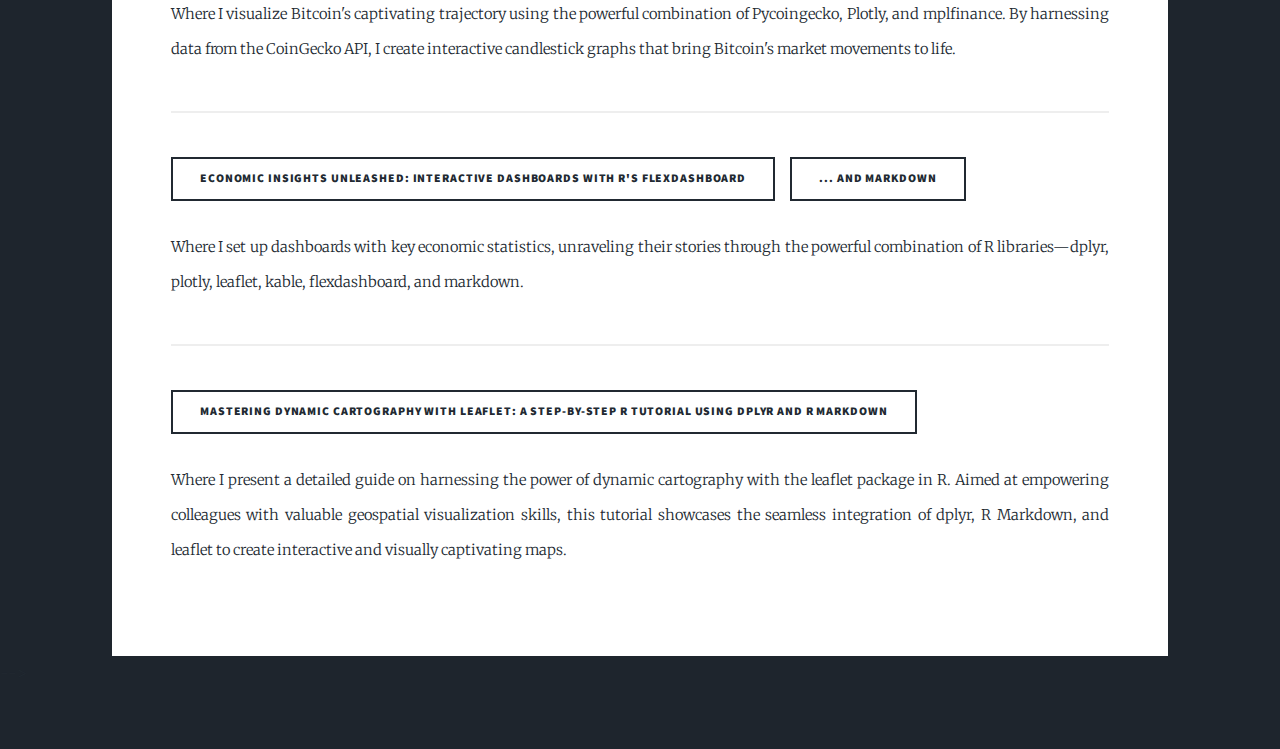
==== commit 5ada1435: "Update index.html" ====
--- a/index.html
+++ b/index.html
@@ -68,11 +68,13 @@
 									</ul>
 									<p>Where I explore the characteristics that distinguish mi-cuit, fondant, moelleux, cake, and cupcake chocolate treats. Leveraging the power of Python and its versatile libraries—BeautifulSoup, Pandas, and Sklearn—I delve into the realm of recipe webscraping, data cleaning, and machine learning classification.  </p>
 									<hr />
+									<!--
 									<ul class="actions">
 										<li><a href="https://github.com/LiseReynaert/Python-Natural-Language-Processing" class="button fit">Sentimental Enchantment: Analyzing Disney Animated Films with Python's NLP Magic</a></li>
 									</ul>
 									<p>Where I compare Disney animated films' sentiment patterns using Natural Language Processing (NLP) techniques. Armed with the powerful combination of Python libraries—BeautifulSoup, Sklearn, TextBlob, and Gensim—I embark on webscraping the scripts from IMSDb (Internet Movie Script Database).</p>
 									<hr />
+									-->
 									<ul class="actions">
 										<li><a href="https://colab.research.google.com/drive/1D-7BWyXzwe3XN31ukJtCBIs1p-AsGlTs?usp=sharing" class="button fit">Visualizing Bitcoin's Journey: Interactive Candlestick Graphs with Python's Pycoingecko and Plotly</a></li>
 									</ul>
@@ -85,7 +87,7 @@
 									<p>Where I set up dashboards with key economic statistics, unraveling their stories through the powerful combination of R libraries—dplyr, plotly, leaflet, kable, flexdashboard, and markdown.</p>
 									<hr />
 									<ul class="actions">
-										<li><a href="Flexdashboard_Chiffres-clés-départementaux_html.html" class="button fit">Mastering Dynamic Cartography with Leaflet: A Step-by-Step R Tutorial using Dplyr and R Markdown</a></li>
+										<li><a href="Formation cartographie dynamique avec Leaflet" class="button fit">Mastering Dynamic Cartography with Leaflet: A Step-by-Step R Tutorial using Dplyr and R Markdown</a></li>
 									</ul>
 									<p>Where I present a detailed guide on harnessing the power of dynamic cartography with the leaflet package in R. Aimed at empowering colleagues with valuable geospatial visualization skills, this tutorial showcases the seamless integration of dplyr, R Markdown, and leaflet to create interactive and visually captivating maps.</p>									
 									
